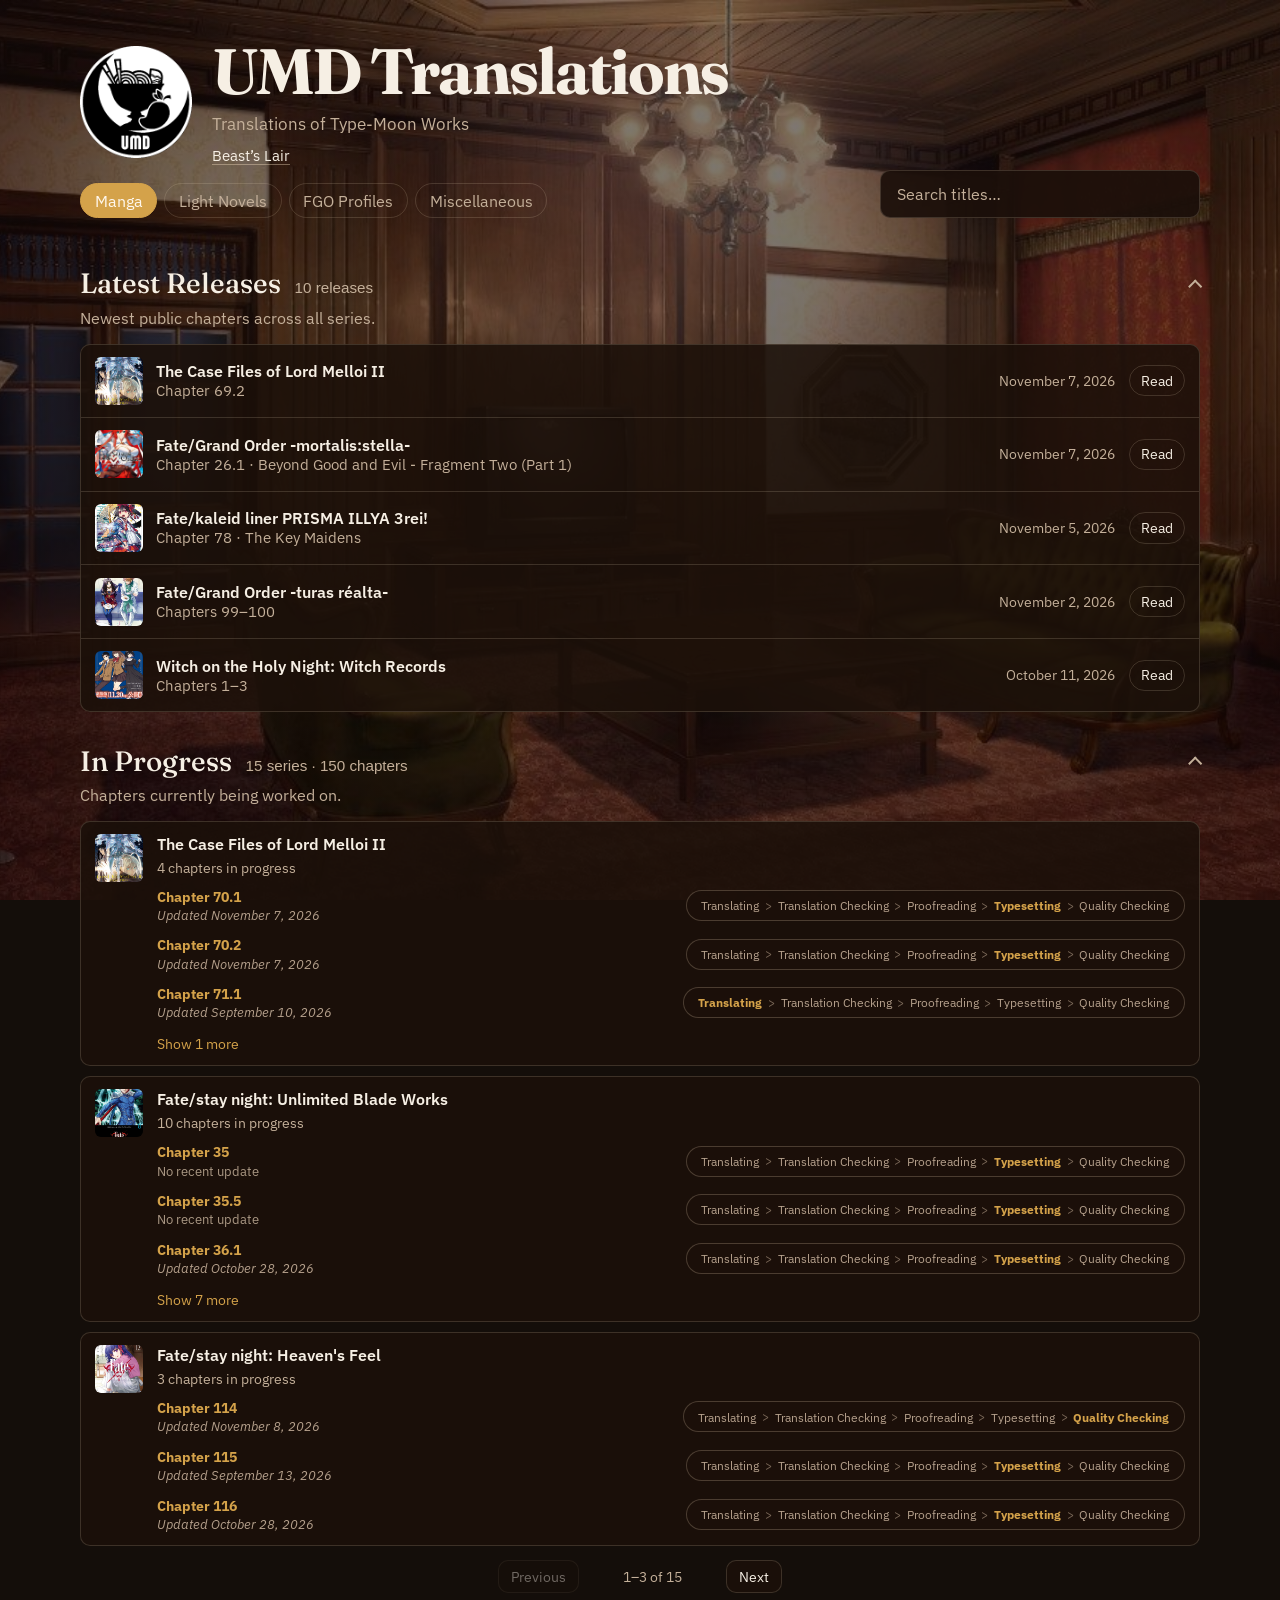
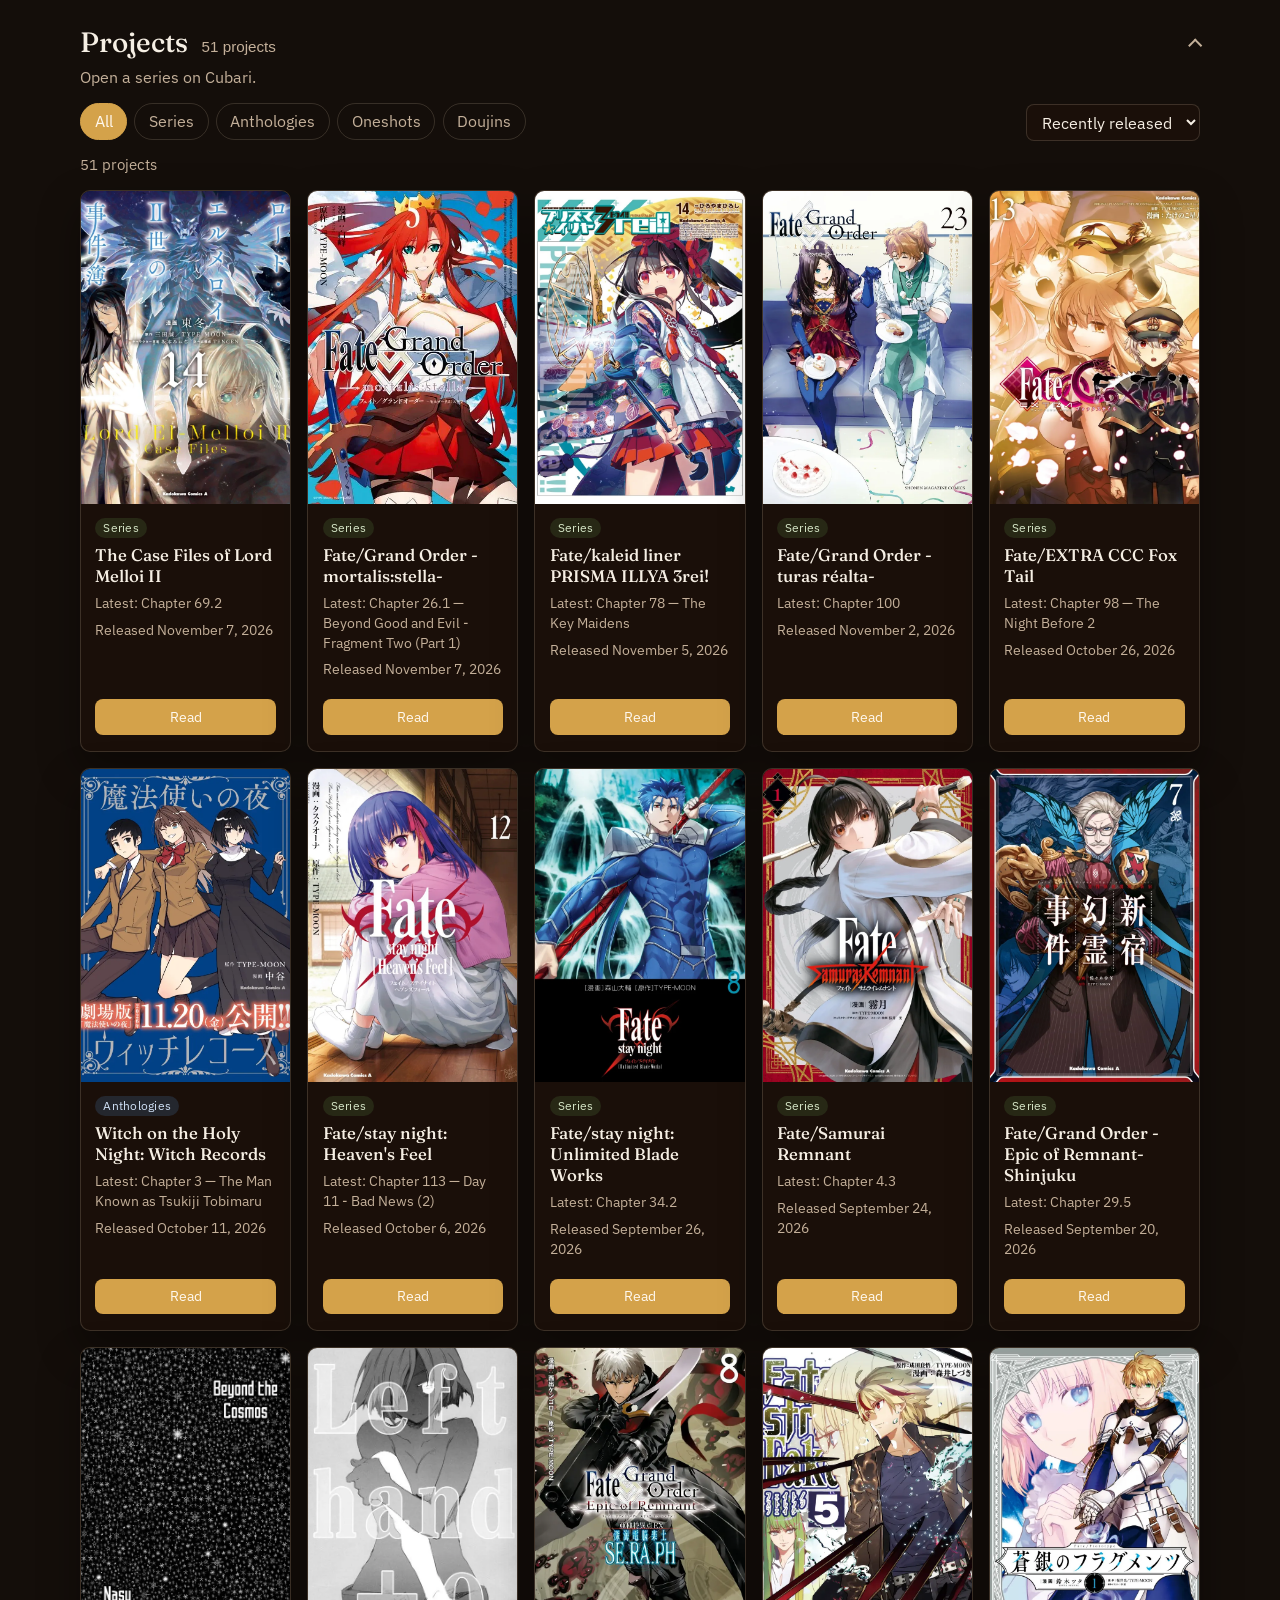
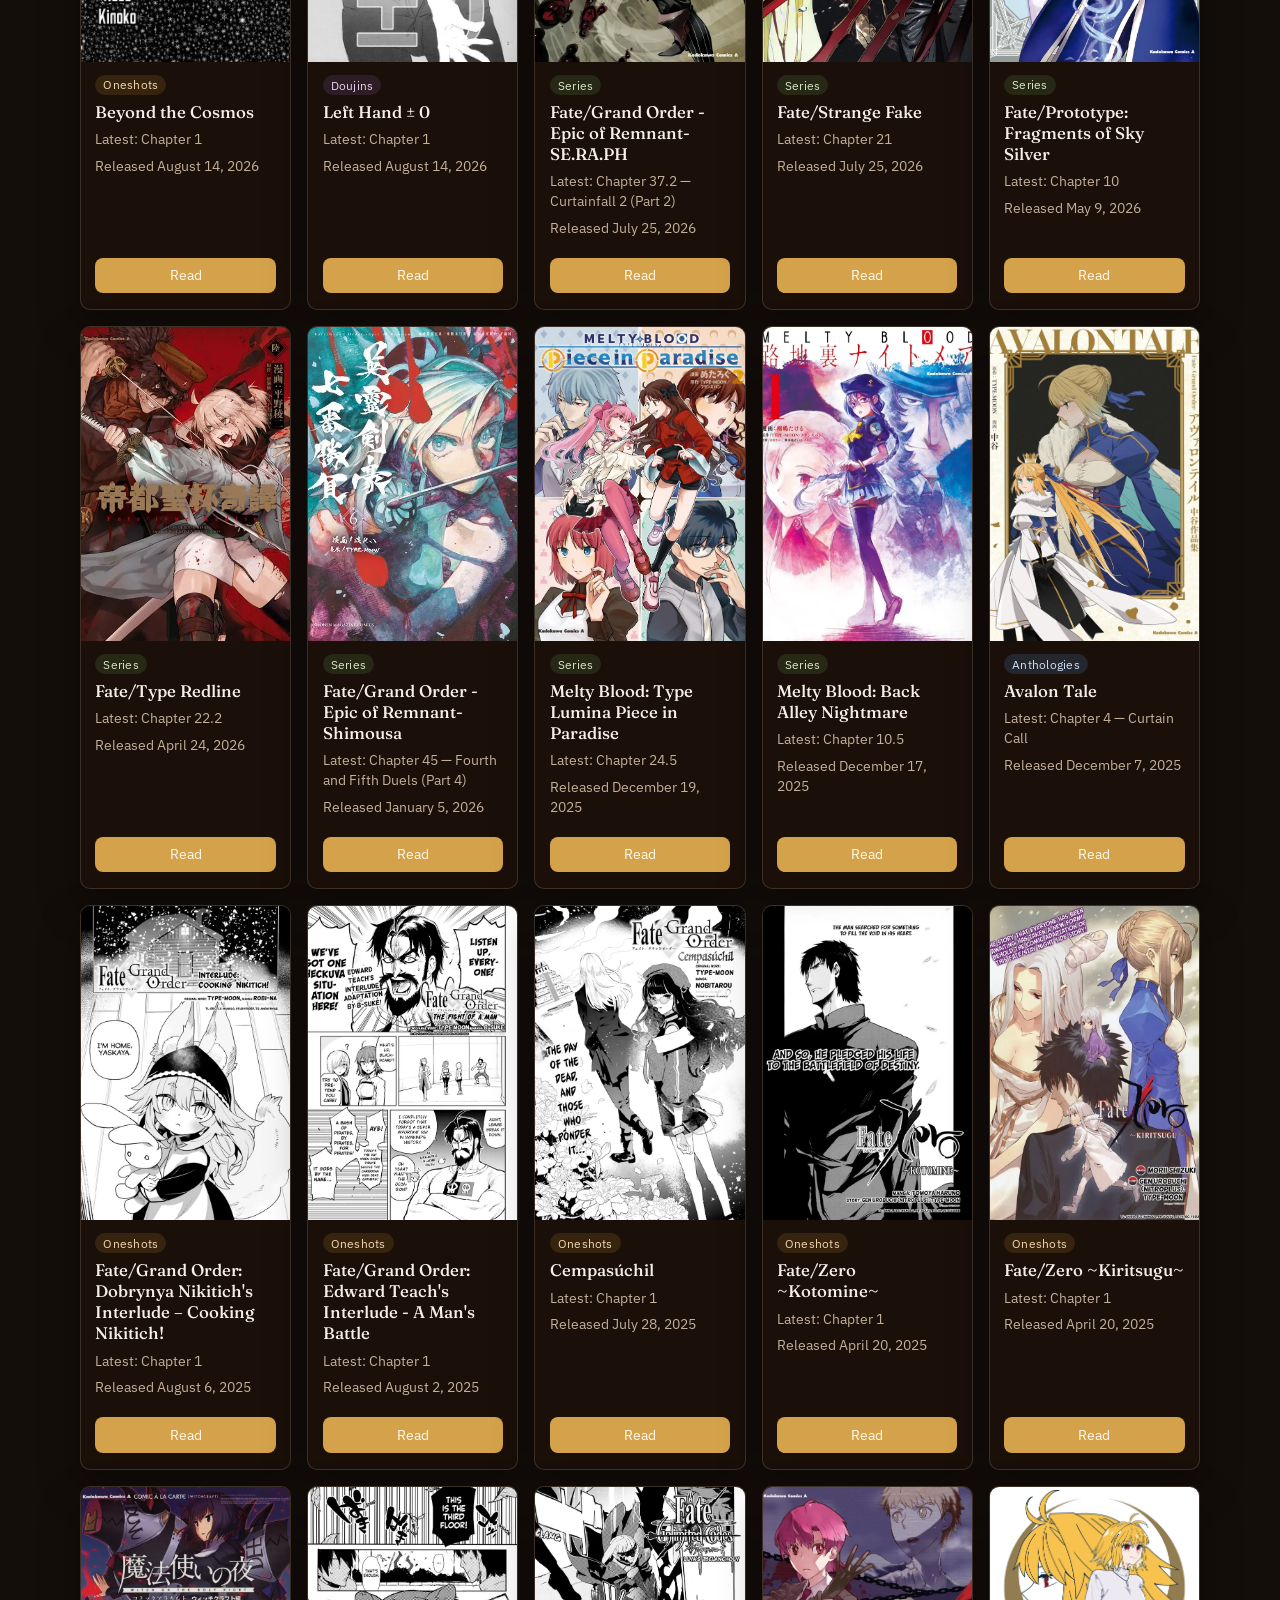
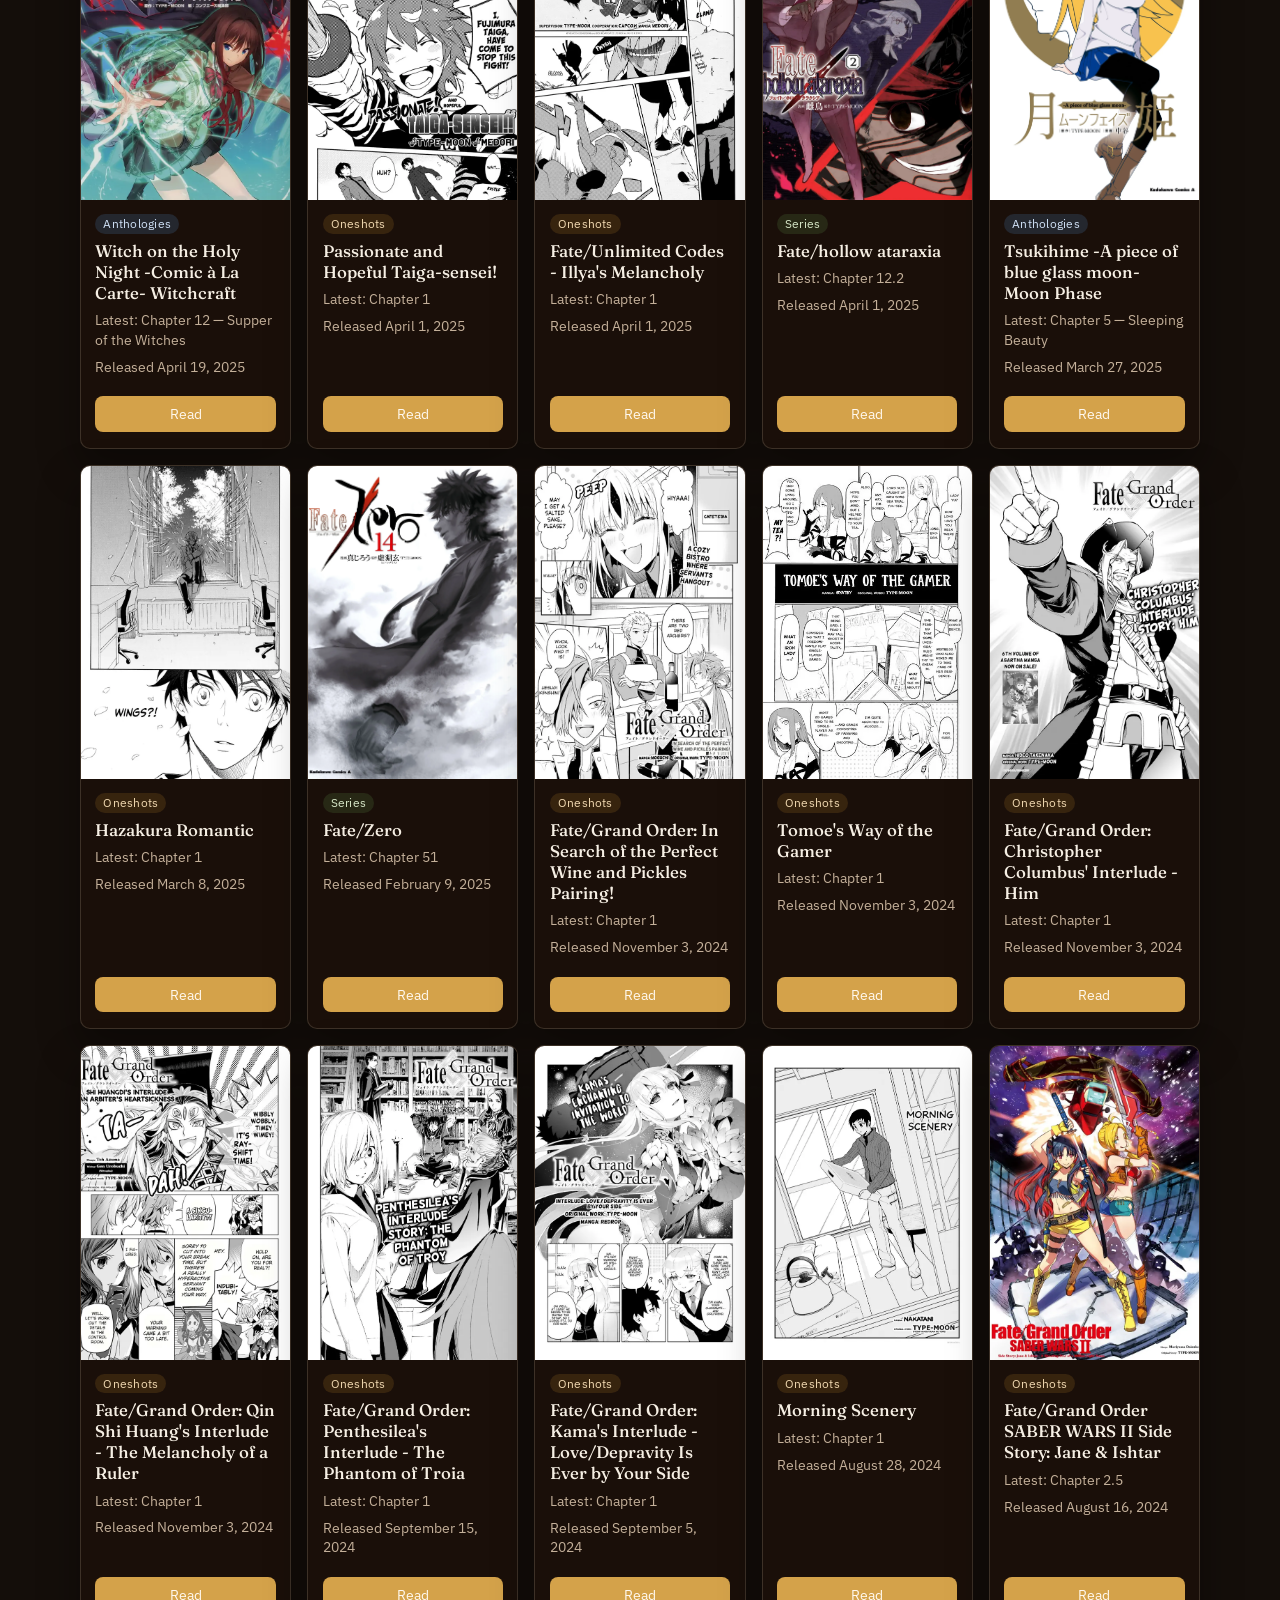
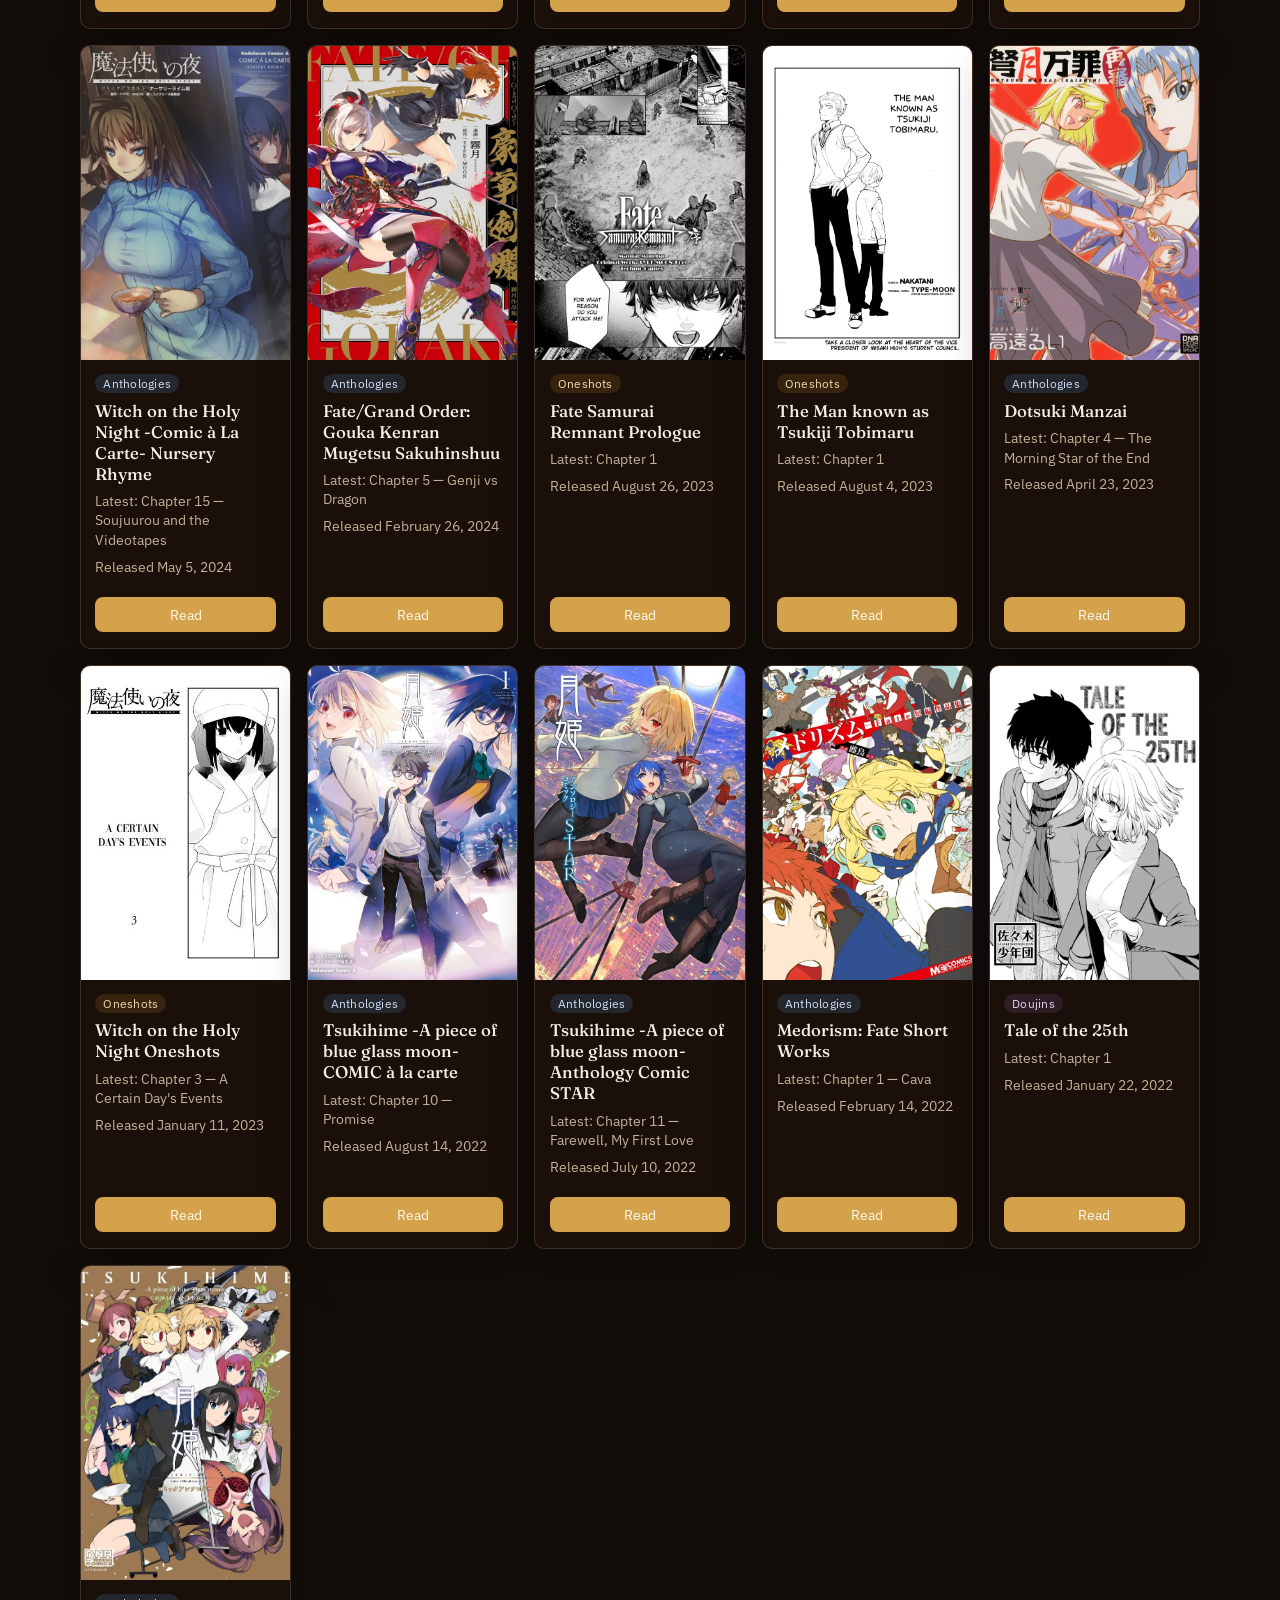
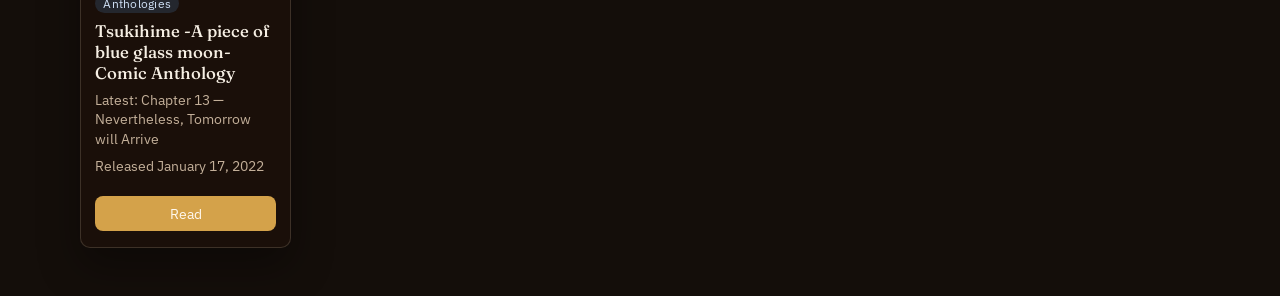
==== index.html @ 509b07c0 "Remove Discord link from GitHub Pages catalogue" ====
<!DOCTYPE html>
<html lang="en">
  <head>
    <meta charset="utf-8" />
    <meta name="viewport" content="width=device-width, initial-scale=1, viewport-fit=cover" />
    <title>UMD Translations</title>
    <meta name="description" content="Browse Type-Moon Translations" />
    <meta name="application-name" content="UMD Translations" />
    <meta property="og:site_name" content="UMD Translations" />
    <meta property="og:title" content="UMD Translations" />
    <meta property="og:description" content="Browse Type-Moon Translations" />
    <meta property="og:type" content="website" />
    <meta property="og:url" content="https://udonmanga.github.io/" />
    <meta
      property="og:image"
      content="https://udonmanga.github.io/assets/umd-logo.png?v=ae1d5355"
    />
    <meta name="twitter:card" content="summary" />
    <meta name="twitter:title" content="UMD Translations" />
    <meta name="twitter:description" content="Browse Type-Moon Translations" />
    <link rel="preconnect" href="https://fonts.googleapis.com" />
    <link rel="preconnect" href="https://fonts.gstatic.com" crossorigin />
    <link
      href="https://fonts.googleapis.com/css2?family=Fraunces:opsz,wght@9..144,500;9..144,700&family=IBM+Plex+Sans:wght@400;500;600&display=swap"
      rel="stylesheet"
    />
    <link rel="stylesheet" href="assets/site.css?v=aae33938" />
    <script>
      (function () {
        var section = (location.hash || "").replace(/^#/, "");
        if (section && section !== "manga") {
          document.documentElement.classList.add("boot-hub");
        }
      })();
    </script>
    <link rel="icon" type="image/png" sizes="32x32" href="assets/favicon-32.png?v=d80f3ed4" />
    <link rel="apple-touch-icon" href="assets/apple-touch-icon.png?v=4f4d9fb7" />
  </head>
  <body>
    <a class="skip-link" href="#projects">Skip to projects</a>

    <header class="site-header">
      <div class="header-main">
          <div class="brand-block">
            <div class="brand-row">
              <img
                class="brand-logo"
                src="assets/umd-logo.png?v=ae1d5355"
                alt="UMD Translations"
                width="112"
                height="112"
                decoding="async"
              />
              <div class="brand-text">
                <h1 class="brand" id="site-name">UMD Translations</h1>
                <p class="subtitle" id="site-subtitle">
                  Translations of Type-Moon Works
                </p>
                <span class="nav-ext" id="header-links">
                <a href="https://forums.nrvnqsr.com/showthread.php/10069-UMD-Translations-Hub?p=3392307&viewfull=1#post3392307" rel="noopener noreferrer" target="_blank">Beast’s Lair</a>
                </span>
              </div>
            </div>
            <nav class="site-nav" id="site-nav" aria-label="Site sections">
              <a href="#manga" data-section="manga" aria-current="page">Manga</a>
              <a href="#light-novels" data-section="light-novels">Light Novels</a>
              <a href="#fgo-profiles" data-section="fgo-profiles">FGO Profiles</a>
              <a href="#miscellaneous" data-section="miscellaneous">Miscellaneous</a>
            </nav>
          </div>
        <label class="search-wrap">
          <span class="visually-hidden" id="search-label">Search titles</span>
          <input
            type="search"
            id="search"
            name="q"
            placeholder="Search titles…"
            autocomplete="off"
            enterkeyhint="search"
          />
        </label>
      </div>
    </header>

    <main>
      <div id="view-manga">
      <section class="latest" id="latest-releases-section" aria-labelledby="latest-heading">
        <div class="section-head progress-head">
          <button
            type="button"
            class="progress-toggle"
            id="latest-toggle"
            aria-expanded="true"
            aria-controls="latest-body"
          >
            <span class="progress-toggle-text">
              <h2 id="latest-heading">Latest Releases</h2>
              <span class="progress-summary" id="latest-summary"></span>
            </span>
            <span class="progress-chevron" aria-hidden="true"></span>
          </button>
          <p>Newest public chapters across all series.</p>
        </div>
        <div id="latest-body">
          <div
            class="latest-scroll"
            id="latest-releases"
            tabindex="0"
            aria-label="Latest releases list"
          ></div>
        </div>
      </section>

      <section class="progress" id="in-progress" aria-labelledby="progress-heading">
        <div class="section-head progress-head">
          <button
            type="button"
            class="progress-toggle"
            id="progress-toggle"
            aria-expanded="true"
            aria-controls="progress-body"
          >
            <span class="progress-toggle-text">
              <h2 id="progress-heading">In Progress</h2>
              <span class="progress-summary" id="progress-summary"></span>
            </span>
            <span class="progress-chevron" aria-hidden="true"></span>
          </button>
          <p>Chapters currently being worked on.</p>
        </div>
        <div id="progress-body">
          <div class="progress-list" id="progress-list"></div>
          <div class="progress-pager" id="progress-pager" hidden>
            <button type="button" id="progress-prev" aria-label="Previous chapters">Previous</button>
            <span class="progress-page-meta" id="progress-page-meta" aria-live="polite"></span>
            <button type="button" id="progress-next" aria-label="Next chapters">Next</button>
          </div>
          <p class="empty" id="progress-empty" hidden>Nothing in the pipeline right now.</p>
        </div>
      </section>

      <section class="projects" id="projects" aria-labelledby="projects-heading">
        <div class="section-head progress-head">
          <button
            type="button"
            class="progress-toggle"
            id="projects-toggle"
            aria-expanded="true"
            aria-controls="projects-body"
          >
            <span class="progress-toggle-text">
              <h2 id="projects-heading">Projects</h2>
              <span class="progress-summary" id="projects-summary"></span>
            </span>
            <span class="progress-chevron" aria-hidden="true"></span>
          </button>
          <p>Open a series on Cubari.</p>
        </div>

        <div id="projects-body">
          <div class="controls">
            <div
              class="filters"
              id="category-filters"
              role="toolbar"
              aria-label="Filter by category"
            ></div>
            <label class="sort-wrap">
              <span class="visually-hidden">Sort projects</span>
              <select id="sort" aria-label="Sort projects">
                <option value="released">Recently released</option>
                <option value="title-asc">Title A–Z</option>
                <option value="title-desc">Title Z–A</option>
              </select>
            </label>
          </div>

          <p class="result-meta" id="result-meta" aria-live="polite"></p>
          <div class="card-grid" id="title-grid"></div>
          <p class="empty" id="empty-state" hidden>No projects match your search.</p>
        </div>
      </section>
      </div>

      <div id="view-hub" hidden>
        <section class="projects" aria-labelledby="hub-heading">
          <div class="section-head">
            <h2 id="hub-heading">Light Novels</h2>
            <p id="hub-blurb">Completed novel translations.</p>
          </div>
          <p class="result-meta" id="hub-meta" aria-live="polite"></p>
          <div class="card-grid" id="hub-grid"></div>
          <p class="empty" id="hub-empty" hidden>Nothing matches your search.</p>
        </section>
      </div>
    </main>

    <script src="assets/catalog.js?v=74505074" defer></script>
    <button type="button" class="back-to-top" id="back-to-top" hidden aria-label="Back to top" title="Back to top">
      <svg viewBox="0 0 24 24" aria-hidden="true" focusable="false">
        <path fill="currentColor" d="M12 4.5 5.8 10.2l1.4 1.5L12 7.3l4.8 4.4 1.4-1.5L12 4.5Zm0 6.2L5.8 16.4l1.4 1.5L12 13.5l4.8 4.4 1.4-1.5L12 10.7Z"/>
      </svg>
      <span class="back-to-top-label">Top</span>
    </button>
    <script src="assets/back-to-top.js?v=1378043f" defer></script>

  </body>
</html>
---- assets/site.css ----
/* Warm dark catalogue palette. */
:root {
  --bg0: #140e0a;
  --bg1: #1c1410;
  --bg2: #2c2018;
  --ink: #f6efe4;
  --muted: #c4b09a;
  --line: rgba(243, 220, 190, 0.16);
  --accent: #d4a24a;
  --accent-soft: rgba(212, 162, 74, 0.2);
  --focus: #f0d7a2;
  --panel: rgba(28, 16, 10, 0.88);
  --radius: 10px;
  --shadow: 0 18px 40px rgba(0, 0, 0, 0.35);
  --font-display: "Fraunces", Georgia, serif;
  --font-body: "IBM Plex Sans", system-ui, sans-serif;
  color-scheme: dark;
}

*,
*::before,
*::after {
  box-sizing: border-box;
}

html {
  scroll-behavior: smooth;
}

body {
  margin: 0;
  min-height: 100vh;
  font-family: var(--font-body);
  color: var(--ink);
  background: #140e0a;
  /* No-op on desktop; keeps notched phones clear of the home indicator. */
  padding-left: env(safe-area-inset-left, 0px);
  padding-right: env(safe-area-inset-right, 0px);
  padding-bottom: env(safe-area-inset-bottom, 0px);
}

body::before {
  content: "";
  position: fixed;
  inset: 0;
  pointer-events: none;
  z-index: 0;
  background:
    linear-gradient(180deg, rgba(28, 14, 8, 0.55), rgba(18, 8, 4, 0.64)),
    url("site-bg.jpg?v=5c68e66b") center / cover no-repeat;
}

body > * {
  position: relative;
  z-index: 1;
}

a {
  color: var(--accent);
}

a:hover {
  color: #f0d7a2;
}

:focus-visible {
  outline: 2px solid var(--focus);
  outline-offset: 3px;
}

.visually-hidden {
  position: absolute;
  width: 1px;
  height: 1px;
  padding: 0;
  margin: -1px;
  overflow: hidden;
  clip: rect(0, 0, 0, 0);
  white-space: nowrap;
  border: 0;
}

.skip-link {
  position: absolute;
  left: 1rem;
  top: -3rem;
  background: var(--bg2);
  color: var(--ink);
  padding: 0.6rem 0.9rem;
  border-radius: 6px;
  z-index: 10;
  text-decoration: none;
}

.skip-link:focus {
  top: 1rem;
}

.site-header,
main,
.site-footer {
  width: min(1120px, calc(100% - 2rem));
  margin-inline: auto;
}

.site-header {
  padding: 2.5rem 0 1.5rem;
  animation: rise 0.7s ease both;
}

.header-main {
  display: grid;
  gap: 1.25rem;
  align-items: end;
}

@media (min-width: 840px) {
  .header-main {
    grid-template-columns: 1fr minmax(220px, 320px);
  }
}

.eyebrow {
  margin: 0 0 0.35rem;
  text-transform: uppercase;
  letter-spacing: 0.16em;
  font-size: 0.75rem;
  color: var(--muted);
}

.brand-block {
  display: grid;
  gap: 1rem;
}

.brand-row {
  display: grid;
  grid-template-columns: auto minmax(0, 1fr);
  align-items: center;
  column-gap: 1.25rem;
  row-gap: 0;
}

.brand-logo {
  width: clamp(4.5rem, 12vw, 7rem);
  height: auto;
  display: block;
  /* Opaque mark as-is — no cream fill, blend, or filter. */
  background: none;
  border-radius: 0;
  box-shadow: none;
  filter: none;
  mix-blend-mode: normal;
  opacity: 1;
}

.brand-text {
  min-width: 0;
}

.brand {
  margin: 0;
  font-family: var(--font-display);
  font-size: clamp(2.2rem, 6vw, 4rem);
  font-weight: 700;
  line-height: 0.98;
  letter-spacing: -0.03em;
}

.subtitle {
  margin: 0.55rem 0 0;
  max-width: 36rem;
  color: var(--muted);
  font-size: 1.05rem;
  line-height: 1.5;
}

.brand-logo-link {
  display: block;
  line-height: 0;
  color: inherit;
  text-decoration: none;
}

html.boot-hub #view-manga {
  display: none !important;
}

html.boot-hub #view-hub[hidden] {
  display: block !important;
}

.site-nav {
  display: flex;
  flex-wrap: wrap;
  align-items: center;
  gap: 0.45rem;
  margin-top: 0.15rem;
}

.site-nav a {
  display: inline-flex;
  align-items: center;
  min-height: 2.2rem;
  padding: 0.3rem 0.85rem;
  border: 1px solid var(--line);
  border-radius: 999px;
  color: var(--muted);
  text-decoration: none;
  background: transparent;
  font: inherit;
  cursor: pointer;
  transition: border-color 0.2s ease, color 0.2s ease, background 0.2s ease;
}

.site-nav a:hover {
  border-color: var(--accent);
  color: var(--ink);
}

.site-nav a[aria-current="page"] {
  background: var(--accent);
  border-color: var(--accent);
  color: #fff8ee;
}

.brand-text .nav-ext,
.nav-ext {
  display: flex;
  flex-wrap: wrap;
  align-items: center;
  gap: 0.5rem;
  margin: 0.55rem 0 0;
}

.nav-ext a {
  color: var(--ink);
  text-decoration: none;
  border-bottom: 1px solid rgba(243, 220, 190, 0.4);
  font-size: 0.95rem;
  line-height: 1.2;
  transition: color 0.2s ease, border-color 0.2s ease;
}

.nav-ext a:hover {
  color: var(--focus);
  border-bottom-color: var(--accent);
}

.nav-ext-sep {
  color: var(--muted);
  user-select: none;
}

.search-wrap input {
  width: 100%;
  min-height: 3rem;
  padding: 0.7rem 1rem;
  border: 1px solid var(--line);
  border-radius: var(--radius);
  background: rgba(28, 16, 10, 0.92);
  color: var(--ink);
  font: inherit;
}

.search-wrap input::placeholder {
  color: var(--muted);
}

.section-head {
  margin-bottom: 1rem;
}

.section-head h2 {
  margin: 0;
  font-family: var(--font-display);
  font-size: 1.75rem;
  font-weight: 500;
}

.section-head p {
  margin: 0.35rem 0 0;
  color: var(--muted);
}

.progress-head p {
  margin-top: 0.45rem;
}

.progress-toggle {
  appearance: none;
  display: flex;
  align-items: center;
  justify-content: space-between;
  gap: 1rem;
  width: 100%;
  margin: 0;
  padding: 0;
  border: 0;
  background: transparent;
  color: inherit;
  text-align: left;
  cursor: pointer;
}

.progress-toggle-text {
  display: flex;
  flex-wrap: wrap;
  align-items: baseline;
  gap: 0.55rem 0.85rem;
  min-width: 0;
}

.progress-toggle h2 {
  margin: 0;
}

.progress-summary {
  color: var(--muted);
  font-size: 0.95rem;
}

.progress-chevron {
  flex: 0 0 auto;
  width: 0.65rem;
  height: 0.65rem;
  border-right: 2px solid var(--muted);
  border-bottom: 2px solid var(--muted);
  transform: rotate(45deg);
  transition: transform 0.18s ease;
}

.progress-toggle[aria-expanded="true"] .progress-chevron {
  transform: rotate(225deg);
  margin-top: 0.35rem;
}

.latest.is-collapsed .progress-head > p,
.latest.is-collapsed #latest-body,
.progress.is-collapsed .progress-head > p,
.progress.is-collapsed #progress-body,
.projects.is-collapsed .progress-head > p,
.projects.is-collapsed #projects-body {
  display: none;
}

.latest,
.progress,
.projects {
  padding: 1.5rem 0 0.5rem;
}

.projects {
  padding-bottom: 3rem;
}

.progress-list {
  display: grid;
  gap: 0.65rem;
}

.progress-pager {
  display: flex;
  align-items: center;
  justify-content: center;
  gap: 0.85rem;
  margin-top: 0.85rem;
}

.progress-pager button {
  appearance: none;
  border: 1px solid var(--line);
  background: var(--panel);
  color: var(--ink);
  border-radius: var(--radius);
  padding: 0.4rem 0.75rem;
  font: inherit;
  font-size: 0.9rem;
  cursor: pointer;
}

.progress-pager button:hover:not(:disabled) {
  border-color: var(--accent);
}

.progress-pager button:disabled {
  opacity: 0.4;
  cursor: default;
}

.progress-page-meta {
  color: var(--muted);
  font-size: 0.9rem;
  min-width: 7.5rem;
  text-align: center;
}

.progress-card {
  display: grid;
  grid-template-columns: 3rem 1fr;
  gap: 0.85rem;
  align-items: start;
  padding: 0.75rem 0.9rem;
  border: 1px solid var(--line);
  border-radius: var(--radius);
  background: var(--panel);
  text-decoration: none;
  color: inherit;
  transition: border-color 0.2s ease, background 0.2s ease;
}

a.progress-card:hover {
  border-color: rgba(212, 162, 74, 0.5);
  background: rgba(212, 162, 74, 0.14);
}

.progress-card > div {
  min-width: 0;
}

.progress-card img {
  width: 3rem;
  height: 3rem;
  object-fit: cover;
  border-radius: 6px;
  background: var(--bg1);
}

.progress-card .series {
  font-weight: 600;
  line-height: 1.25;
}

.progress-card .detail {
  margin-top: 0.25rem;
  color: var(--muted);
  font-size: 0.9rem;
  line-height: 1.4;
}

.progress-series .series a {
  color: inherit;
  text-decoration: none;
}

.progress-series .series a:hover {
  color: var(--focus);
}

.progress-chapters {
  display: flex;
  flex-direction: column;
  gap: 0.7rem;
  margin-top: 0.55rem;
}

.progress-chapter {
  display: flex;
  flex-wrap: wrap;
  align-items: center;
  justify-content: space-between;
  gap: 0.35rem 1.25rem;
  min-width: 0;
  color: var(--muted);
  font-size: 0.9rem;
  line-height: 1.35;
}

.progress-chapter-meta {
  display: flex;
  flex-direction: column;
  gap: 0.05rem;
  min-width: 0;
}

.progress-chapter .ch {
  color: var(--accent);
  font-weight: 700;
}

.progress-chapter .since {
  color: #b5a08c;
  font-size: 0.8rem;
  font-style: italic;
}

.progress-chapter .since-empty {
  color: var(--muted);
  font-style: normal;
  opacity: 0.85;
}

.stage-pill {
  display: flex;
  flex-wrap: nowrap;
  justify-content: center;
  align-items: center;
  gap: 0.35rem;
  width: max-content;
  max-width: 100%;
  margin-left: auto;
  min-width: 0;
  padding: 0.38rem 0.9rem;
  border: 1px solid rgba(243, 220, 190, 0.22);
  border-radius: 999px;
  background: var(--panel);
  font-size: 0.78rem;
  line-height: 1.35;
  overflow-x: auto;
  scrollbar-width: none;
}

.stage-pill::-webkit-scrollbar {
  display: none;
}

.stage-step {
  color: #b5a08c;
  white-space: nowrap;
}

.stage-short {
  display: none;
}

@media (max-width: 640px) {
  .stage-long {
    display: none;
  }

  .stage-short {
    display: inline;
  }
}

.stage-step.current {
  color: var(--accent);
  font-weight: 700;
}

.stage-sep {
  color: #7a6858;
  font-size: 0.72rem;
}

.progress-more {
  align-self: flex-start;
  margin-top: 0.15rem;
  padding: 0;
  border: 0;
  background: none;
  color: var(--accent);
  font: inherit;
  font-size: 0.85rem;
  cursor: pointer;
}

.progress-more:hover {
  text-decoration: underline;
}

.latest-scroll {
  max-height: calc(5 * 4.6rem);
  overflow-y: auto;
  border: 1px solid var(--line);
  border-radius: var(--radius);
  background: var(--panel);
  scrollbar-color: var(--accent) transparent;
}

.latest-row {
  display: grid;
  grid-template-columns: 3rem 1fr auto;
  gap: 0.85rem;
  align-items: center;
  min-height: 4.6rem;
  padding: 0.55rem 0.85rem;
  border-bottom: 1px solid var(--line);
  text-decoration: none;
  color: inherit;
  transition: background 0.2s ease;
}

.latest-row:last-child {
  border-bottom: 0;
}

.latest-row:hover,
.latest-row:focus-visible {
  background: var(--accent-soft);
}

.latest-row img {
  width: 3rem;
  height: 3rem;
  object-fit: cover;
  border-radius: 6px;
  background: var(--bg2);
}

.latest-row .meta {
  min-width: 0;
}

.latest-row .series {
  font-weight: 600;
  white-space: nowrap;
  overflow: hidden;
  text-overflow: ellipsis;
}

.latest-row .chapter {
  color: var(--muted);
  font-size: 0.92rem;
  white-space: nowrap;
  overflow: hidden;
  text-overflow: ellipsis;
}

.latest-row .date {
  color: var(--muted);
  font-size: 0.85rem;
  text-align: right;
  white-space: nowrap;
}

.latest-row .cta {
  display: none;
}

@media (min-width: 720px) {
  .latest-row {
    grid-template-columns: 3rem 1fr auto auto;
  }

  .latest-row .cta {
    display: inline-flex;
    align-items: center;
    padding: 0.35rem 0.7rem;
    border-radius: 999px;
    border: 1px solid var(--line);
    font-size: 0.85rem;
    color: var(--ink);
  }
}

.controls {
  display: flex;
  flex-wrap: wrap;
  gap: 0.75rem 1rem;
  align-items: center;
  justify-content: space-between;
  margin-bottom: 0.75rem;
}

.filters {
  display: flex;
  gap: 0.45rem;
  overflow-x: auto;
  padding-bottom: 0.15rem;
  max-width: 100%;
  scrollbar-width: thin;
}

.filter-btn {
  flex: 0 0 auto;
  min-height: 2.35rem;
  padding: 0.35rem 0.85rem;
  border: 1px solid var(--line);
  border-radius: 999px;
  background: transparent;
  color: var(--muted);
  font: inherit;
  cursor: pointer;
  transition: background 0.2s ease, color 0.2s ease, border-color 0.2s ease;
}

.filter-btn[aria-pressed="true"] {
  background: var(--accent);
  border-color: var(--accent);
  color: #fff8ee;
}

.filter-btn:hover {
  border-color: var(--accent);
  color: var(--ink);
}

.sort-wrap select {
  min-height: 2.35rem;
  padding: 0.35rem 0.7rem;
  border: 1px solid var(--line);
  border-radius: 8px;
  background: rgba(28, 16, 10, 0.92);
  color: var(--ink);
  font: inherit;
}

.result-meta {
  margin: 0 0 1rem;
  color: var(--muted);
  font-size: 0.92rem;
}

.card-grid {
  display: grid;
  gap: 1rem;
  grid-template-columns: repeat(auto-fill, minmax(150px, 1fr));
  align-items: stretch;
}

@media (min-width: 1100px) {
  .card-grid {
    grid-template-columns: repeat(5, 1fr);
  }
}

.project-card,
.project-card.hub-card {
  display: flex;
  flex-direction: column;
  height: 100%;
  border: 1px solid var(--line);
  border-radius: var(--radius);
  background: var(--panel);
  overflow: hidden;
  box-shadow: var(--shadow);
  transition: transform 0.25s ease, border-color 0.25s ease;
}

.project-card:hover {
  transform: translateY(-3px);
  border-color: rgba(212, 162, 74, 0.5);
}

.cover-link {
  display: block;
  aspect-ratio: 2 / 3;
  background: var(--bg2);
}

.cover-link img {
  width: 100%;
  height: 100%;
  object-fit: cover;
  display: block;
}

.card-body {
  display: flex;
  flex-direction: column;
  gap: 0.45rem;
  padding: 0.85rem 0.9rem 1rem;
  flex: 1 1 auto;
  min-height: 0;
}

.card-body > :not(.card-actions) {
  flex: 0 0 auto;
}

.card-body h3 {
  margin: 0;
  font-family: var(--font-display);
  font-size: 1.05rem;
  font-weight: 500;
  line-height: 1.25;
}

.card-body h3 a {
  color: inherit;
  text-decoration: none;
}

.card-body h3 a:hover {
  color: var(--accent);
}

.category {
  display: inline-flex;
  align-self: start;
  padding: 0.15rem 0.5rem;
  border-radius: 999px;
  font-size: 0.75rem;
  letter-spacing: 0.02em;
  background: rgba(255, 255, 255, 0.06);
  color: var(--muted);
}

.category.series {
  color: #d7e7c8;
  background: rgba(90, 140, 70, 0.2);
}

.category.anthology {
  color: #cfe0f5;
  background: rgba(70, 110, 160, 0.25);
}

.category.oneshot {
  color: #f0d8b0;
  background: rgba(160, 110, 40, 0.22);
}

.category.doujin {
  color: #e5d0f0;
  background: rgba(120, 80, 140, 0.22);
}

.latest-line,
.released-line {
  margin: 0;
  color: var(--muted);
  font-size: 0.88rem;
  line-height: 1.4;
}

.card-actions {
  display: flex;
  flex-direction: row;
  flex-wrap: nowrap;
  align-items: stretch;
  gap: 0.4rem;
  margin-top: auto;
  padding-top: 0.75rem;
}

.card-actions a {
  display: inline-flex;
  flex: 1 1 0;
  justify-content: center;
  align-items: center;
  min-height: 2.2rem;
  min-width: 0;
  padding: 0.35rem 0.55rem;
  border-radius: 8px;
  text-decoration: none;
  font-size: 0.86rem;
  text-align: center;
}

.card-actions .primary {
  background: var(--accent);
  color: #fff8ee;
}

.card-actions .primary:hover {
  color: #fff;
  filter: brightness(1.05);
}

.card-actions .secondary {
  border: 1px solid var(--line);
  color: var(--ink);
  background: transparent;
}

.card-actions .secondary:hover {
  border-color: var(--accent);
  color: var(--ink);
}

.empty {
  margin: 1.5rem 0 0;
  color: var(--muted);
}

.site-footer {
  padding: 1.5rem 0 2.5rem;
  border-top: 1px solid var(--line);
  color: var(--muted);
  font-size: 0.9rem;
}

.site-footer p {
  margin: 0.25rem 0;
}

.back-to-top {
  position: fixed;
  right: max(1.25rem, calc(env(safe-area-inset-right, 0px) + 0.75rem));
  bottom: max(1.25rem, calc(env(safe-area-inset-bottom, 0px) + 0.75rem));
  z-index: 100;
  display: none;
  flex-direction: column;
  align-items: center;
  justify-content: center;
  gap: 0.05rem;
  width: auto;
  min-width: 3.1rem;
  height: auto;
  min-height: 3.1rem;
  padding: 0.45rem 0.7rem 0.4rem;
  border: 1px solid rgba(243, 220, 190, 0.4);
  border-radius: 999px;
  background: var(--accent);
  color: #fff8ee;
  box-shadow: 0 12px 30px rgba(0, 0, 0, 0.5);
  cursor: pointer;
  opacity: 0;
  transform: translateY(0.35rem);
  transition: opacity 0.2s ease, transform 0.2s ease, filter 0.2s ease;
}

.back-to-top.is-visible {
  display: inline-flex;
  opacity: 1;
  transform: translateY(0);
}

.back-to-top:hover {
  filter: brightness(1.08);
  color: #fff;
}

.back-to-top:focus-visible {
  outline: 2px solid var(--focus);
  outline-offset: 3px;
}

.back-to-top svg {
  width: 1.15rem;
  height: 1.15rem;
  display: block;
}

.back-to-top-label {
  font-size: 0.68rem;
  font-weight: 600;
  letter-spacing: 0.04em;
  line-height: 1;
  text-transform: uppercase;
}

@keyframes rise {
  from {
    opacity: 0;
    transform: translateY(10px);
  }
  to {
    opacity: 1;
    transform: translateY(0);
  }
}

/* Mobile polish only — desktop rules above stay unchanged.
   Cap at 719px so it never overlaps the existing min-width: 720px desktop rules. */
@media (max-width: 719px) {
  .site-nav a {
    min-height: 2.75rem;
    padding: 0.45rem 1rem;
  }

  .nav-ext a {
    display: inline-flex;
    align-items: center;
    min-height: 2.75rem;
    padding: 0.35rem 0.2rem;
  }

  .progress-toggle {
    min-height: 2.75rem;
    padding: 0.25rem 0;
  }

  .filters {
    flex-wrap: wrap;
    overflow-x: visible;
    row-gap: 0.45rem;
  }

  .filter-btn {
    min-height: 2.75rem;
    padding: 0.45rem 0.95rem;
  }

  .sort-wrap select {
    min-height: 2.75rem;
  }

  .progress-pager button {
    min-height: 2.75rem;
    padding: 0.5rem 0.9rem;
  }

  .card-actions a {
    min-height: 2.75rem;
  }

  /* Free horizontal space for titles: date under meta instead of a side column. */
  .latest-row {
    grid-template-columns: 3rem minmax(0, 1fr);
    align-items: start;
    padding-top: 0.65rem;
    padding-bottom: 0.65rem;
  }

  .latest-row img {
    align-self: center;
  }

  .latest-row .date {
    grid-column: 2;
    text-align: left;
    font-size: 0.8rem;
    line-height: 1.3;
  }

  .stage-pill {
    -webkit-overflow-scrolling: touch;
  }
}

@media (prefers-reduced-motion: reduce) {
  *,
  *::before,
  *::after {
    animation: none !important;
    transition: none !important;
    scroll-behavior: auto !important;
  }
}
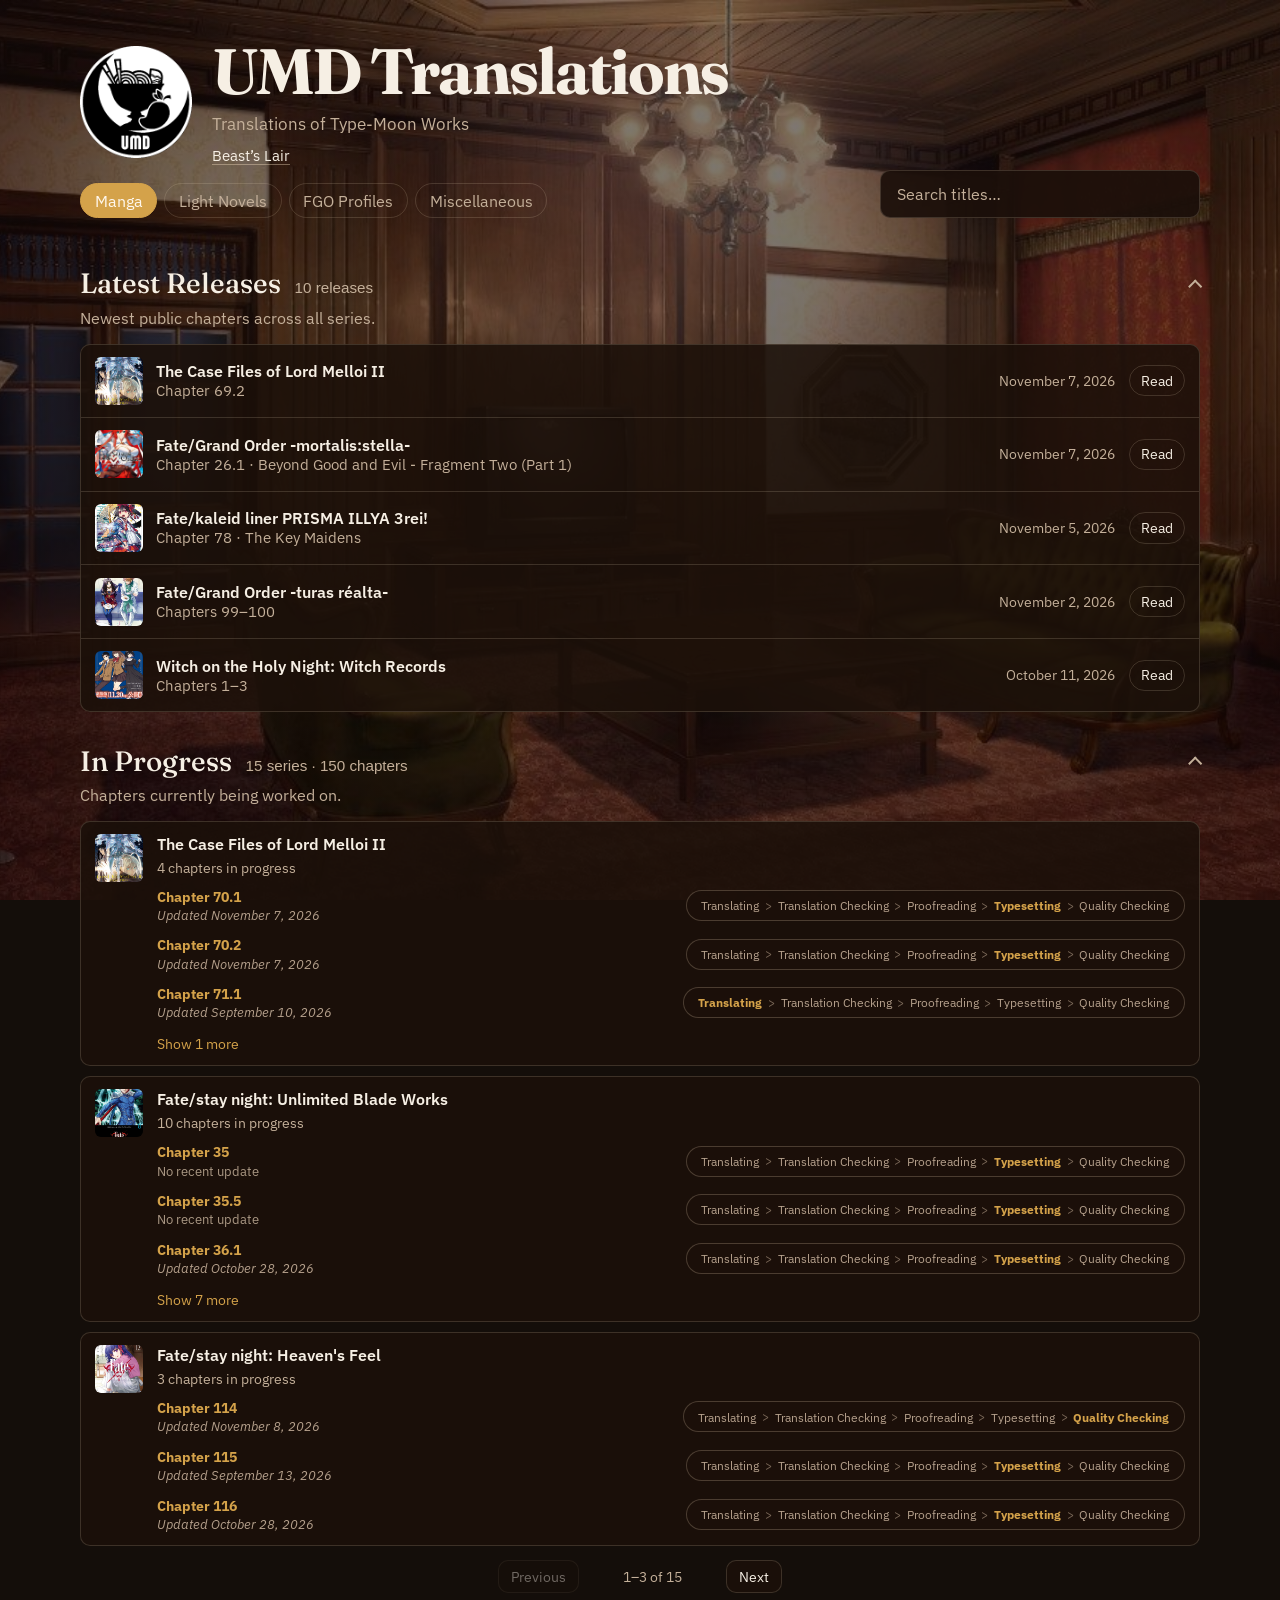
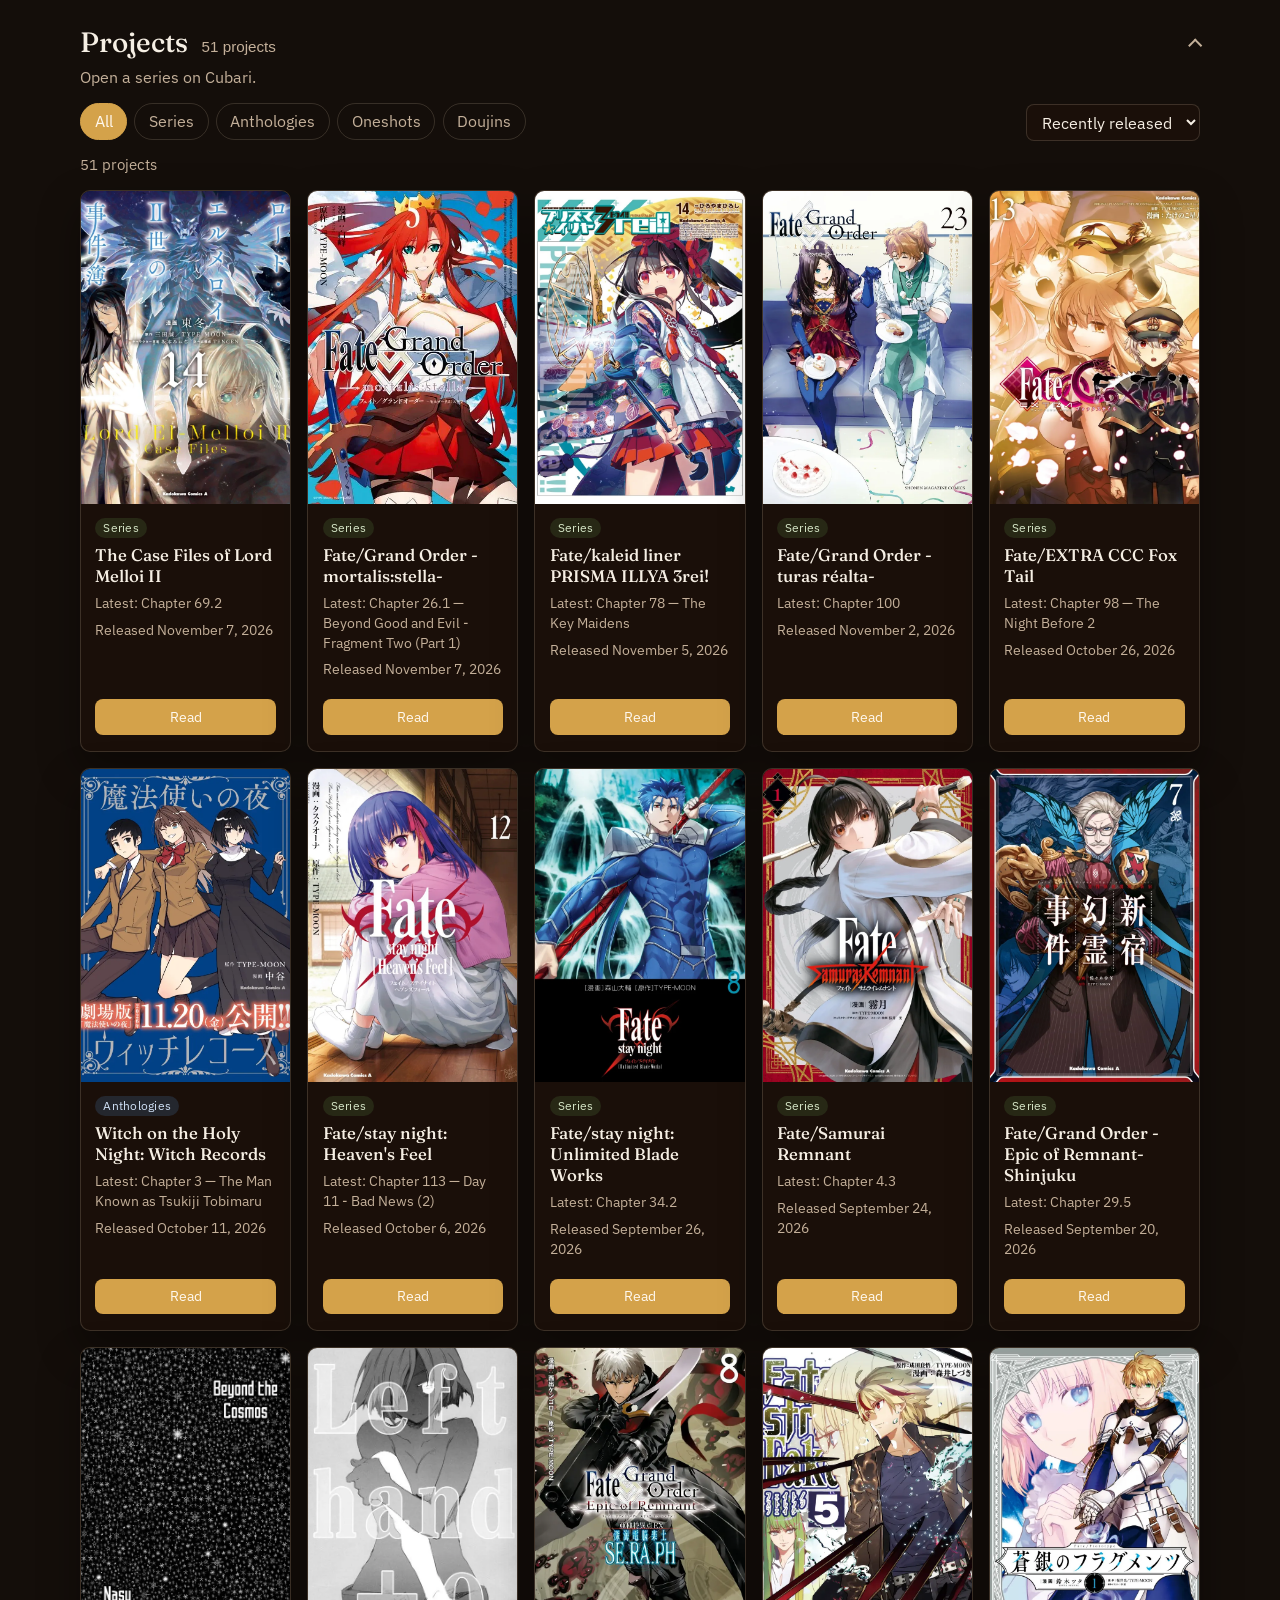
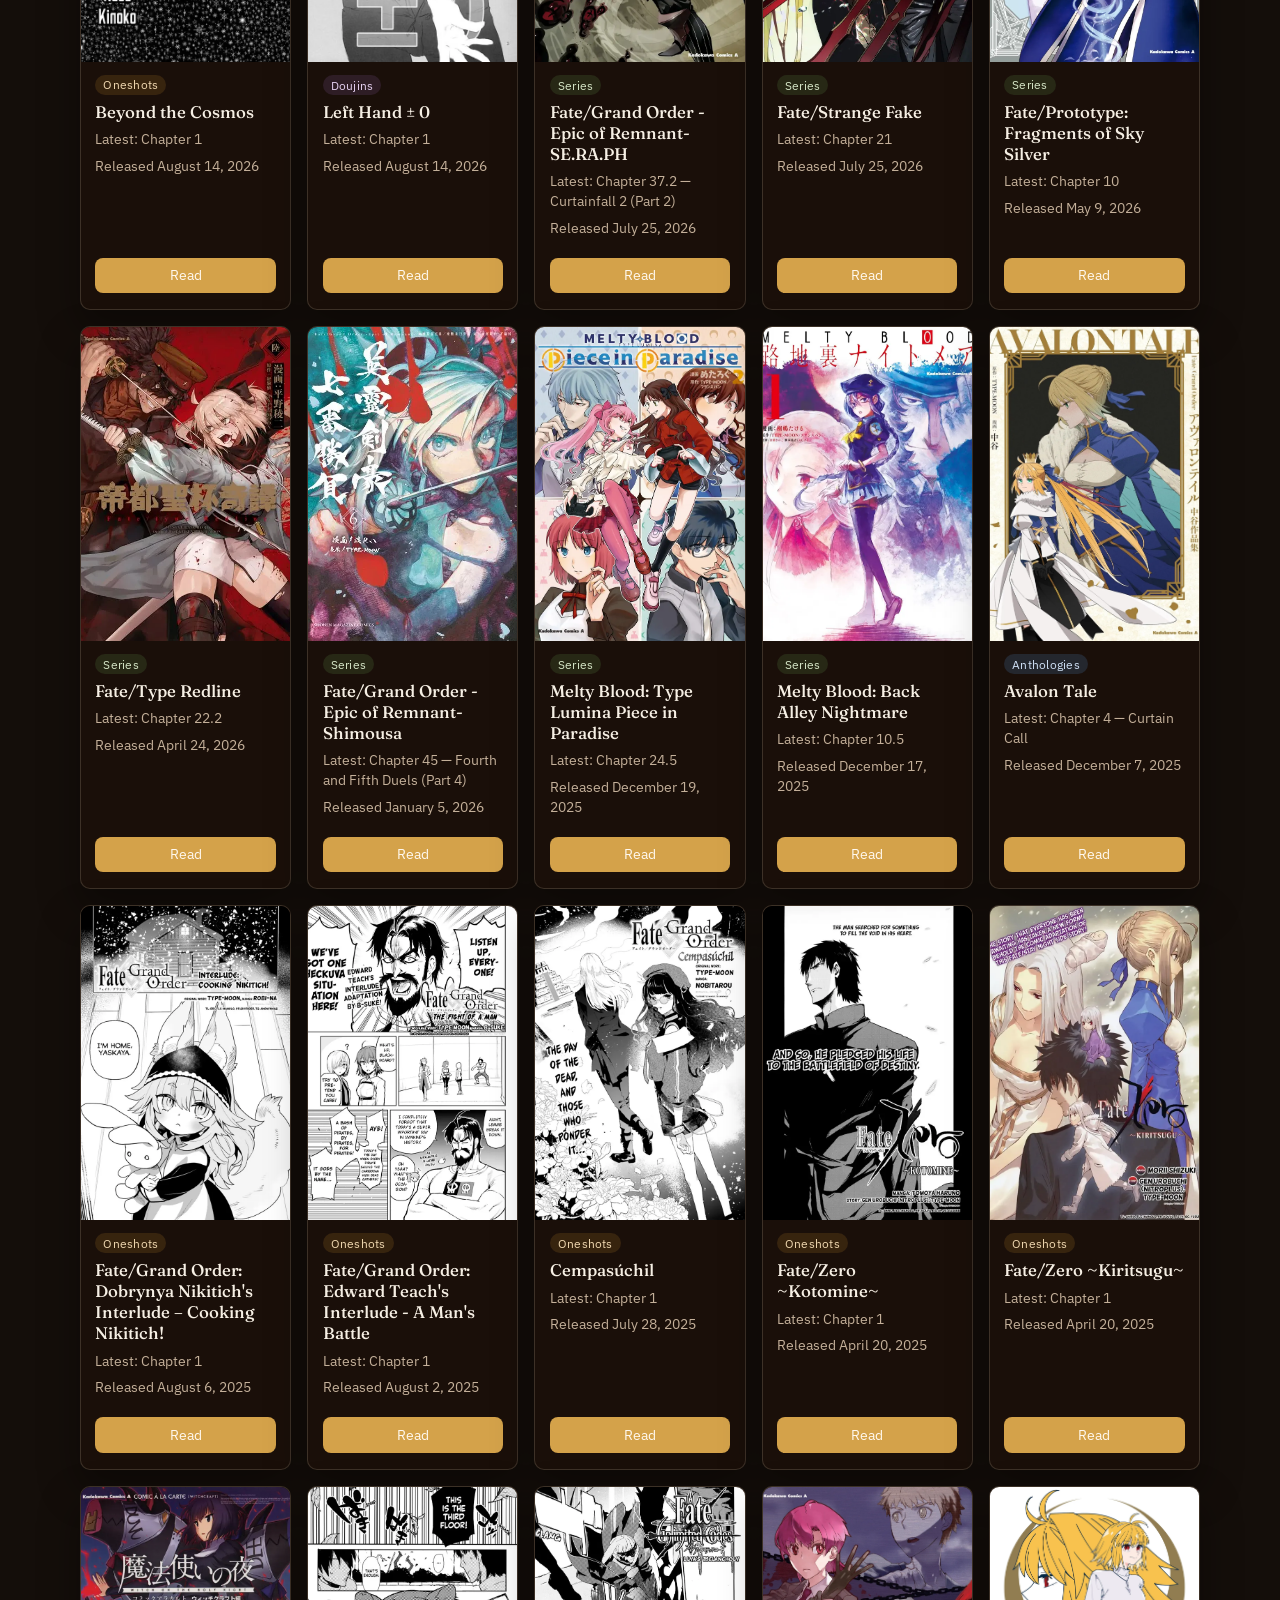
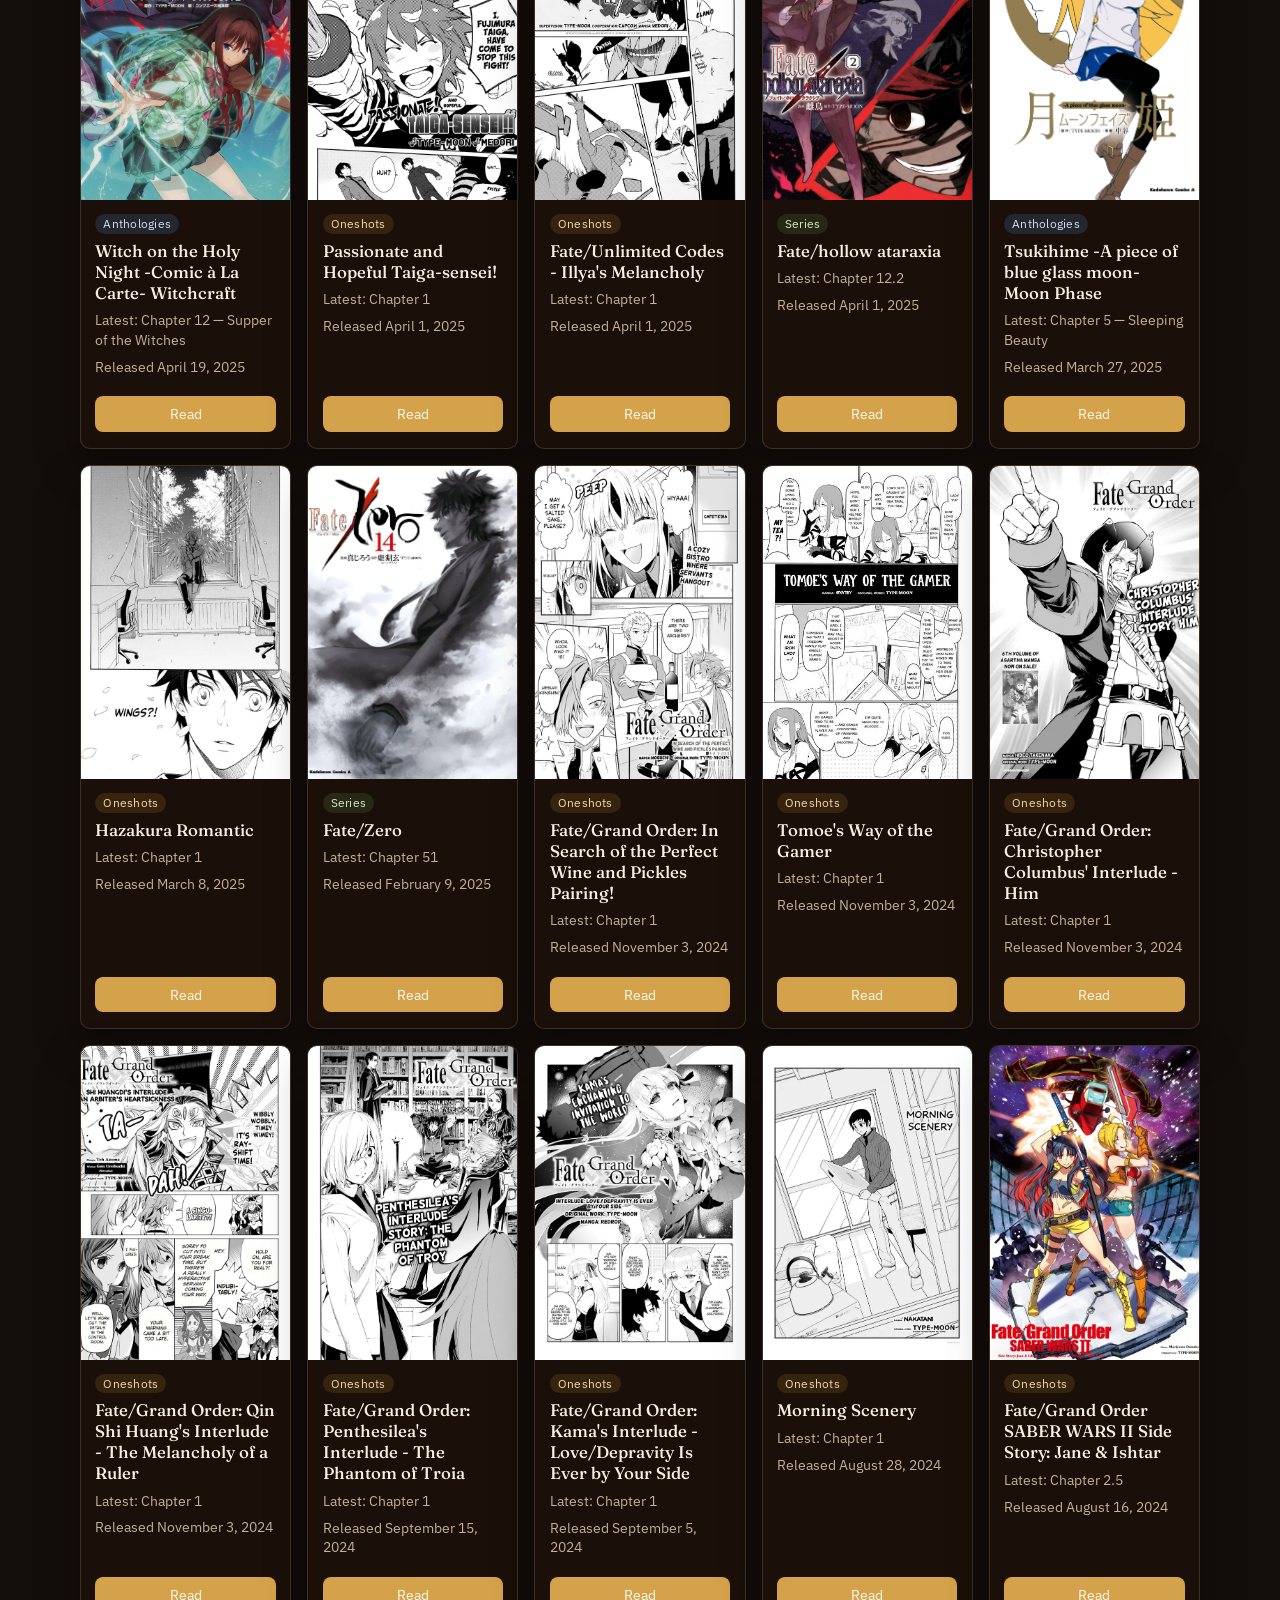
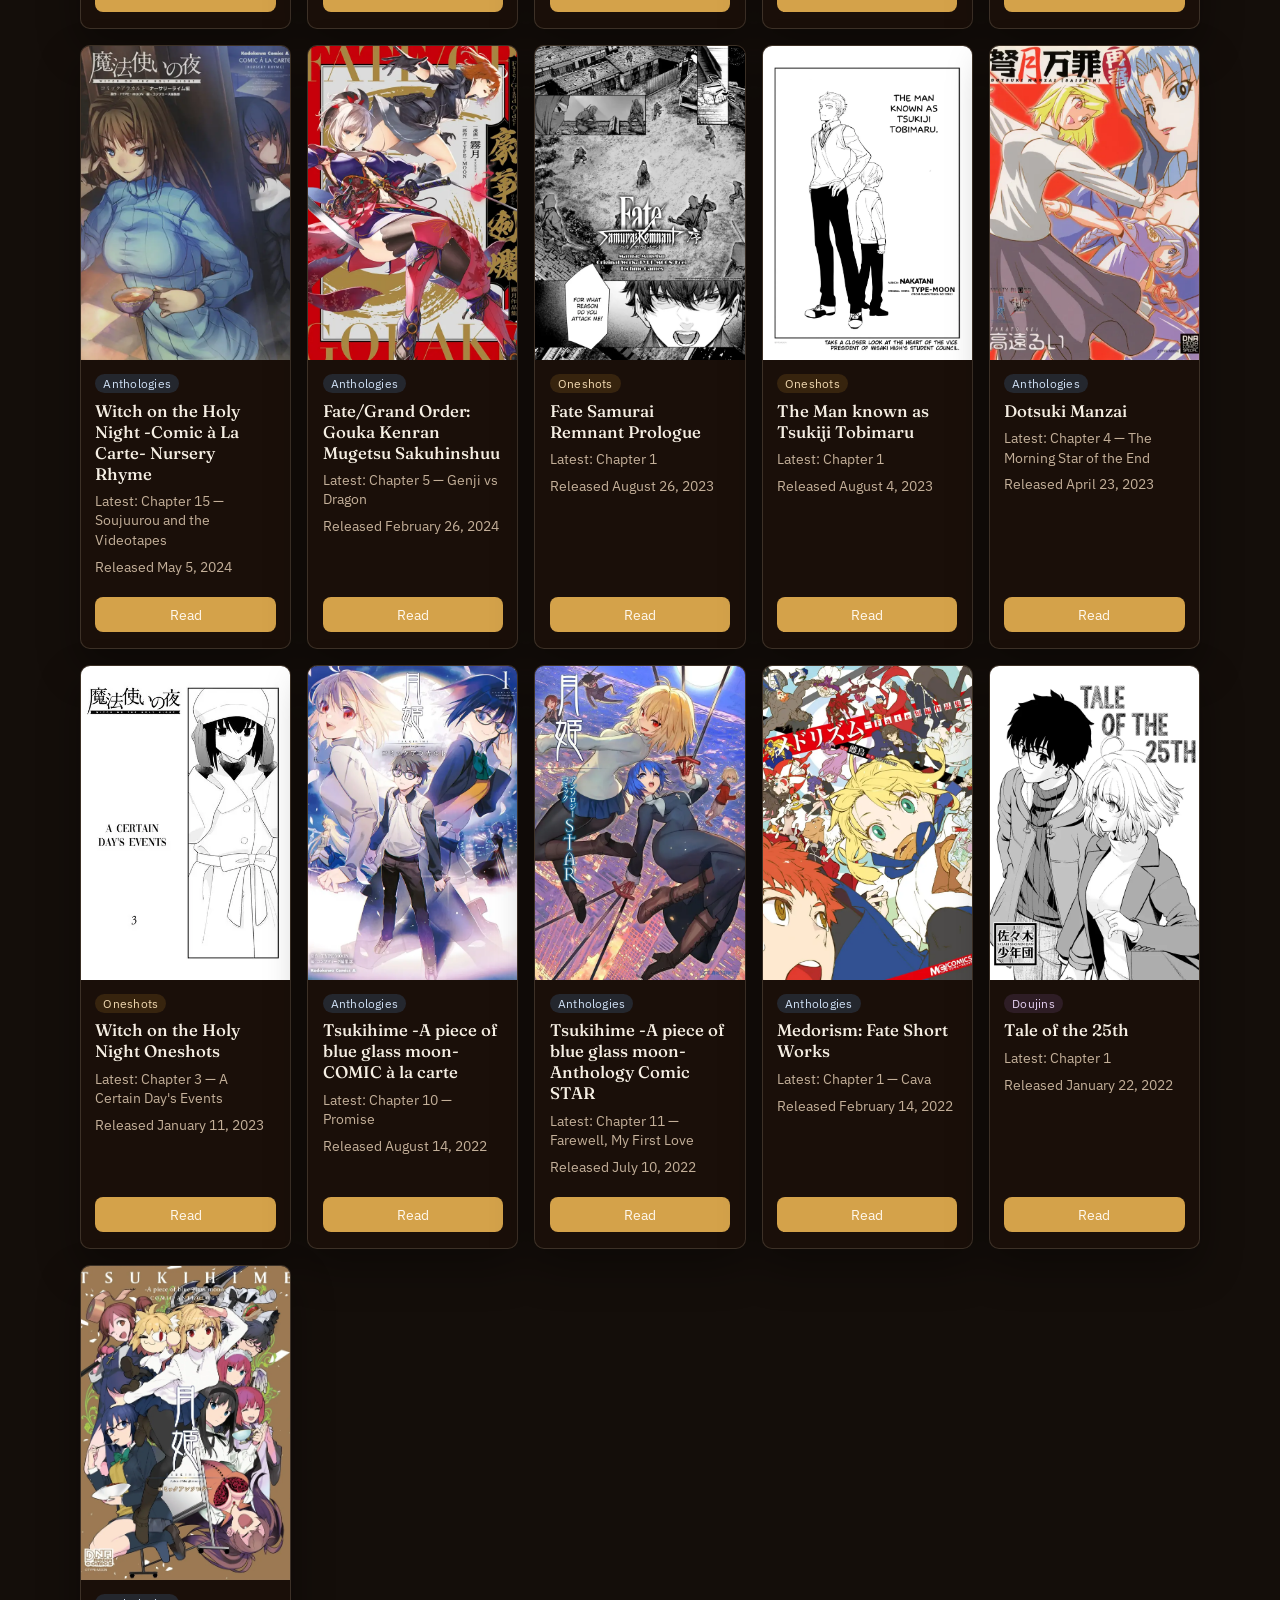
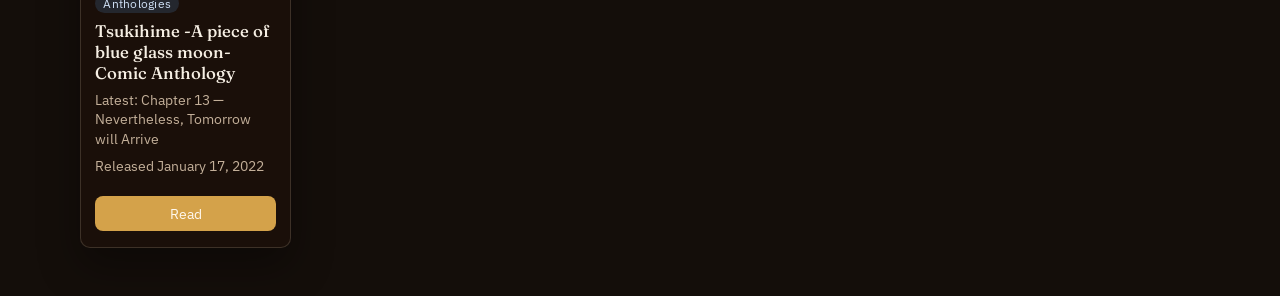
==== commit 03fcc8cc: "Remove og:site_name from Discord link embed" ====
--- a/index.html
+++ b/index.html
@@ -6,7 +6,6 @@
     <title>UMD Translations</title>
     <meta name="description" content="Browse Type-Moon Translations" />
     <meta name="application-name" content="UMD Translations" />
-    <meta property="og:site_name" content="UMD Translations" />
     <meta property="og:title" content="UMD Translations" />
     <meta property="og:description" content="Browse Type-Moon Translations" />
     <meta property="og:type" content="website" />
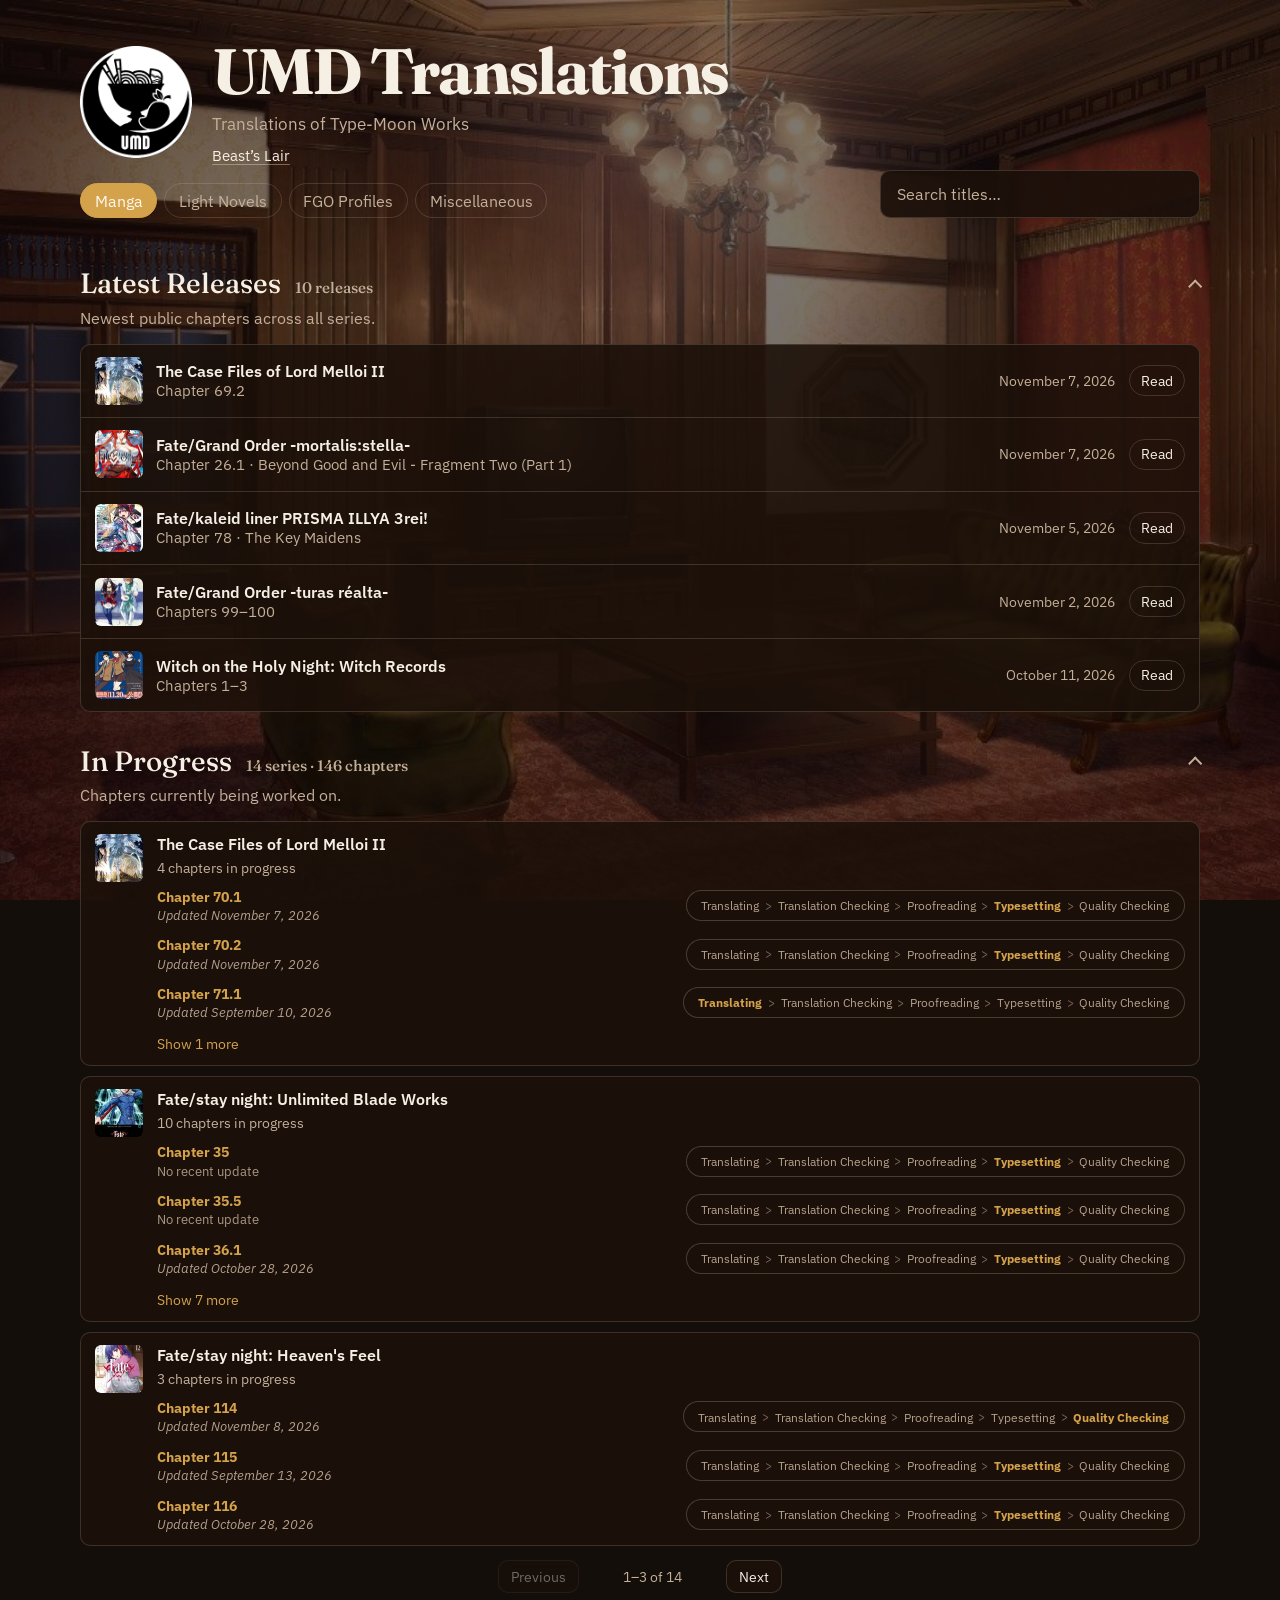
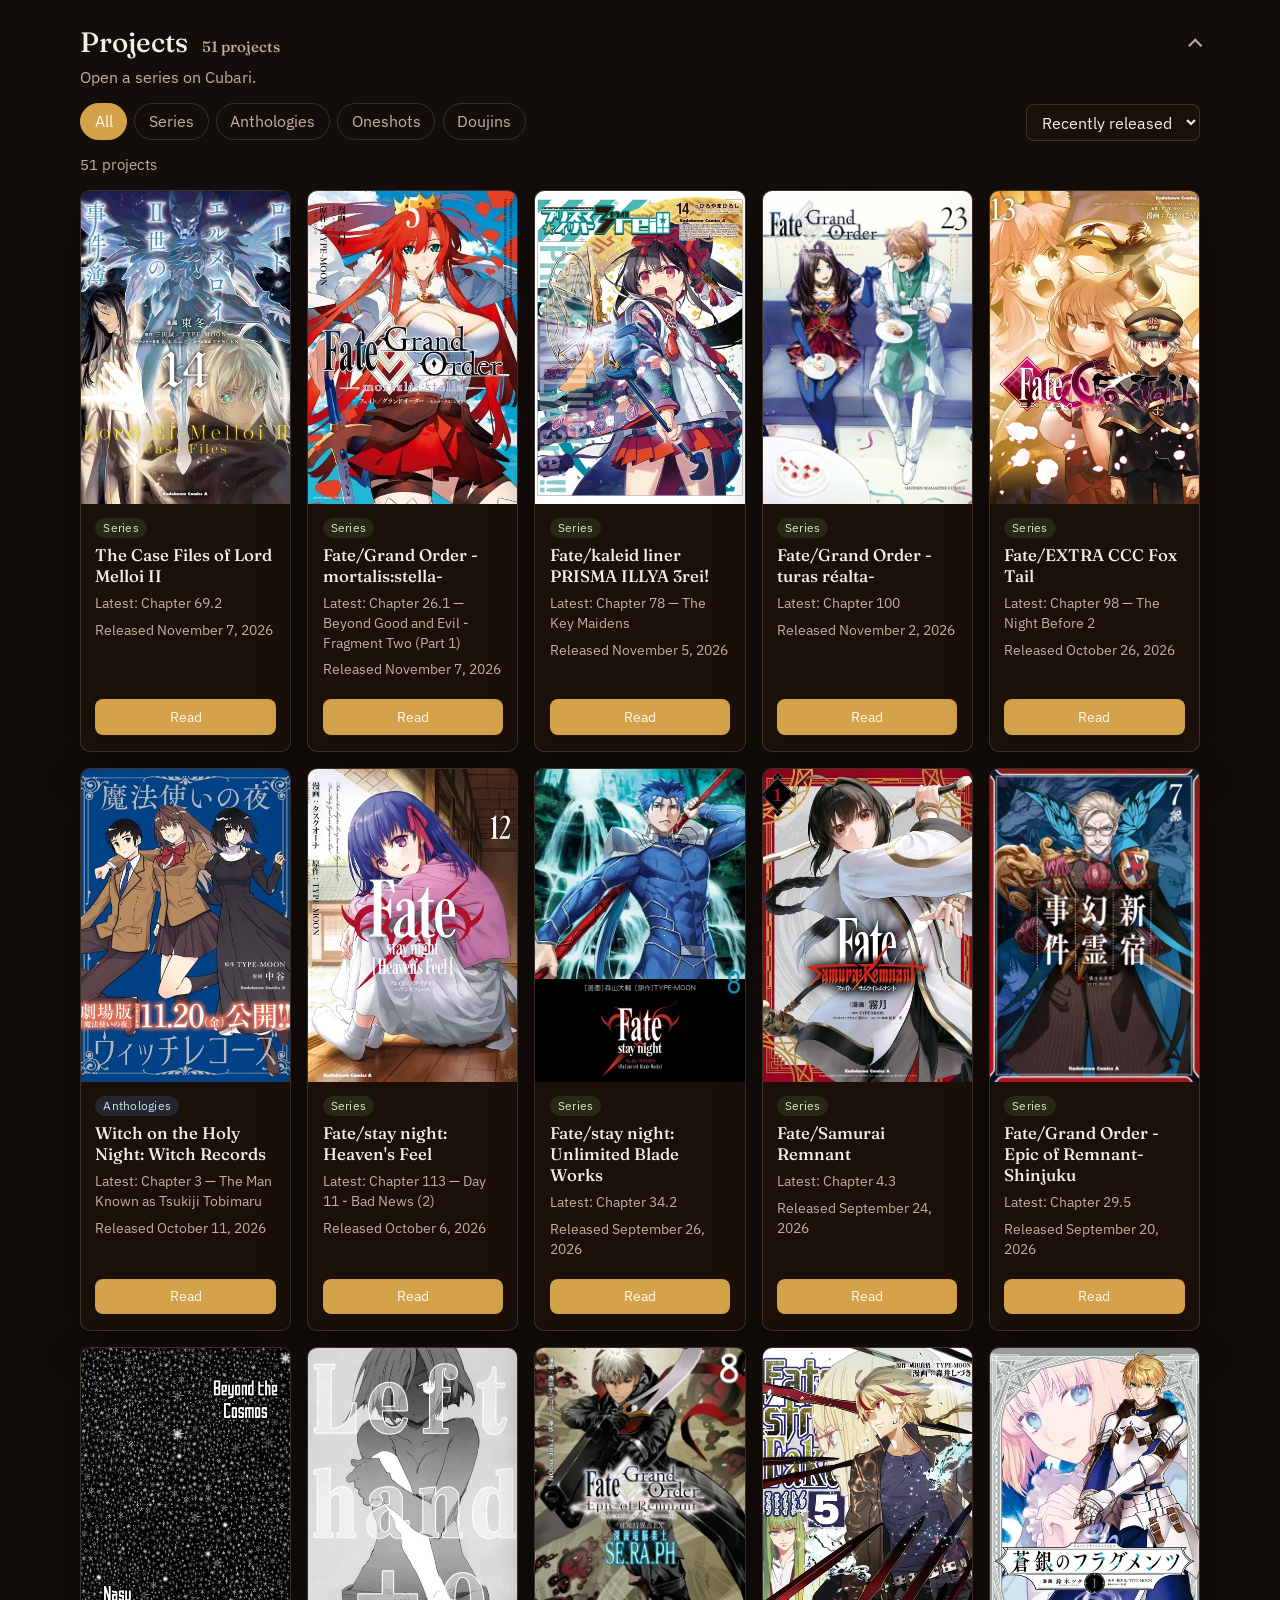
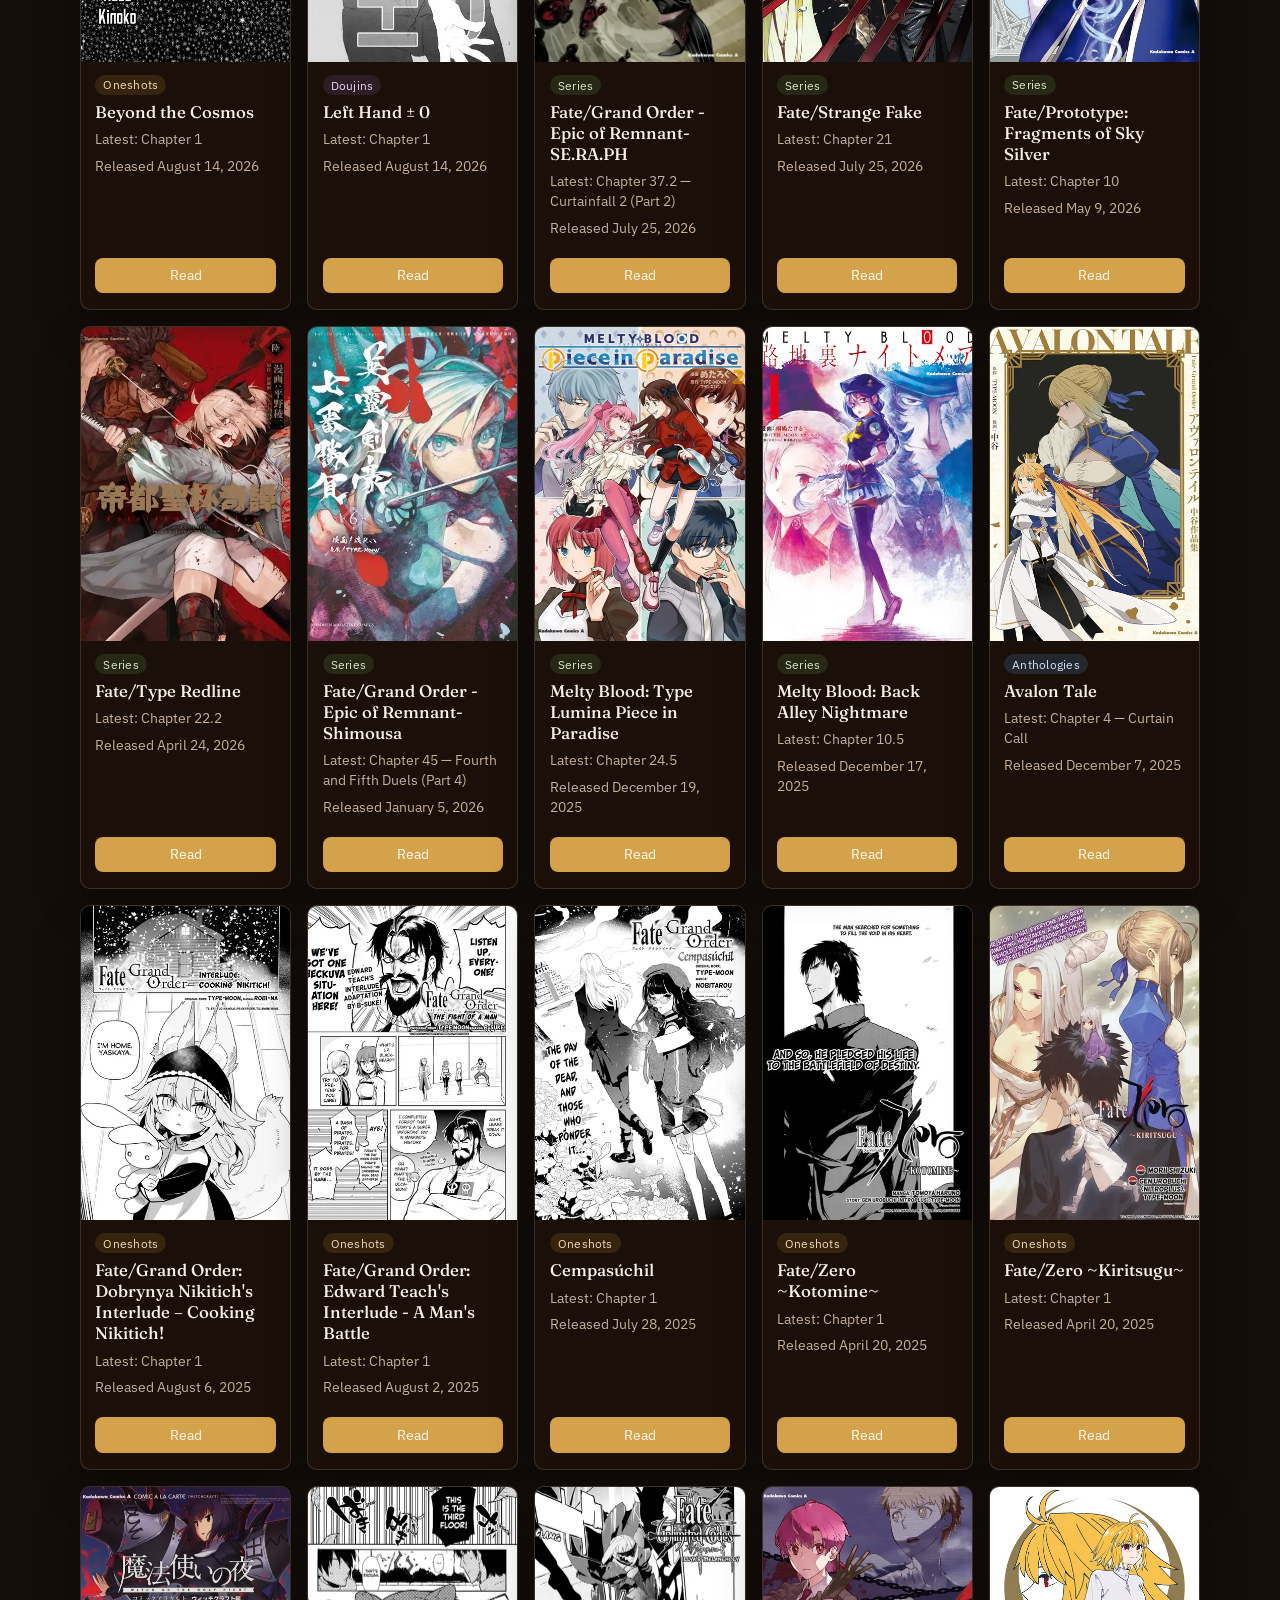
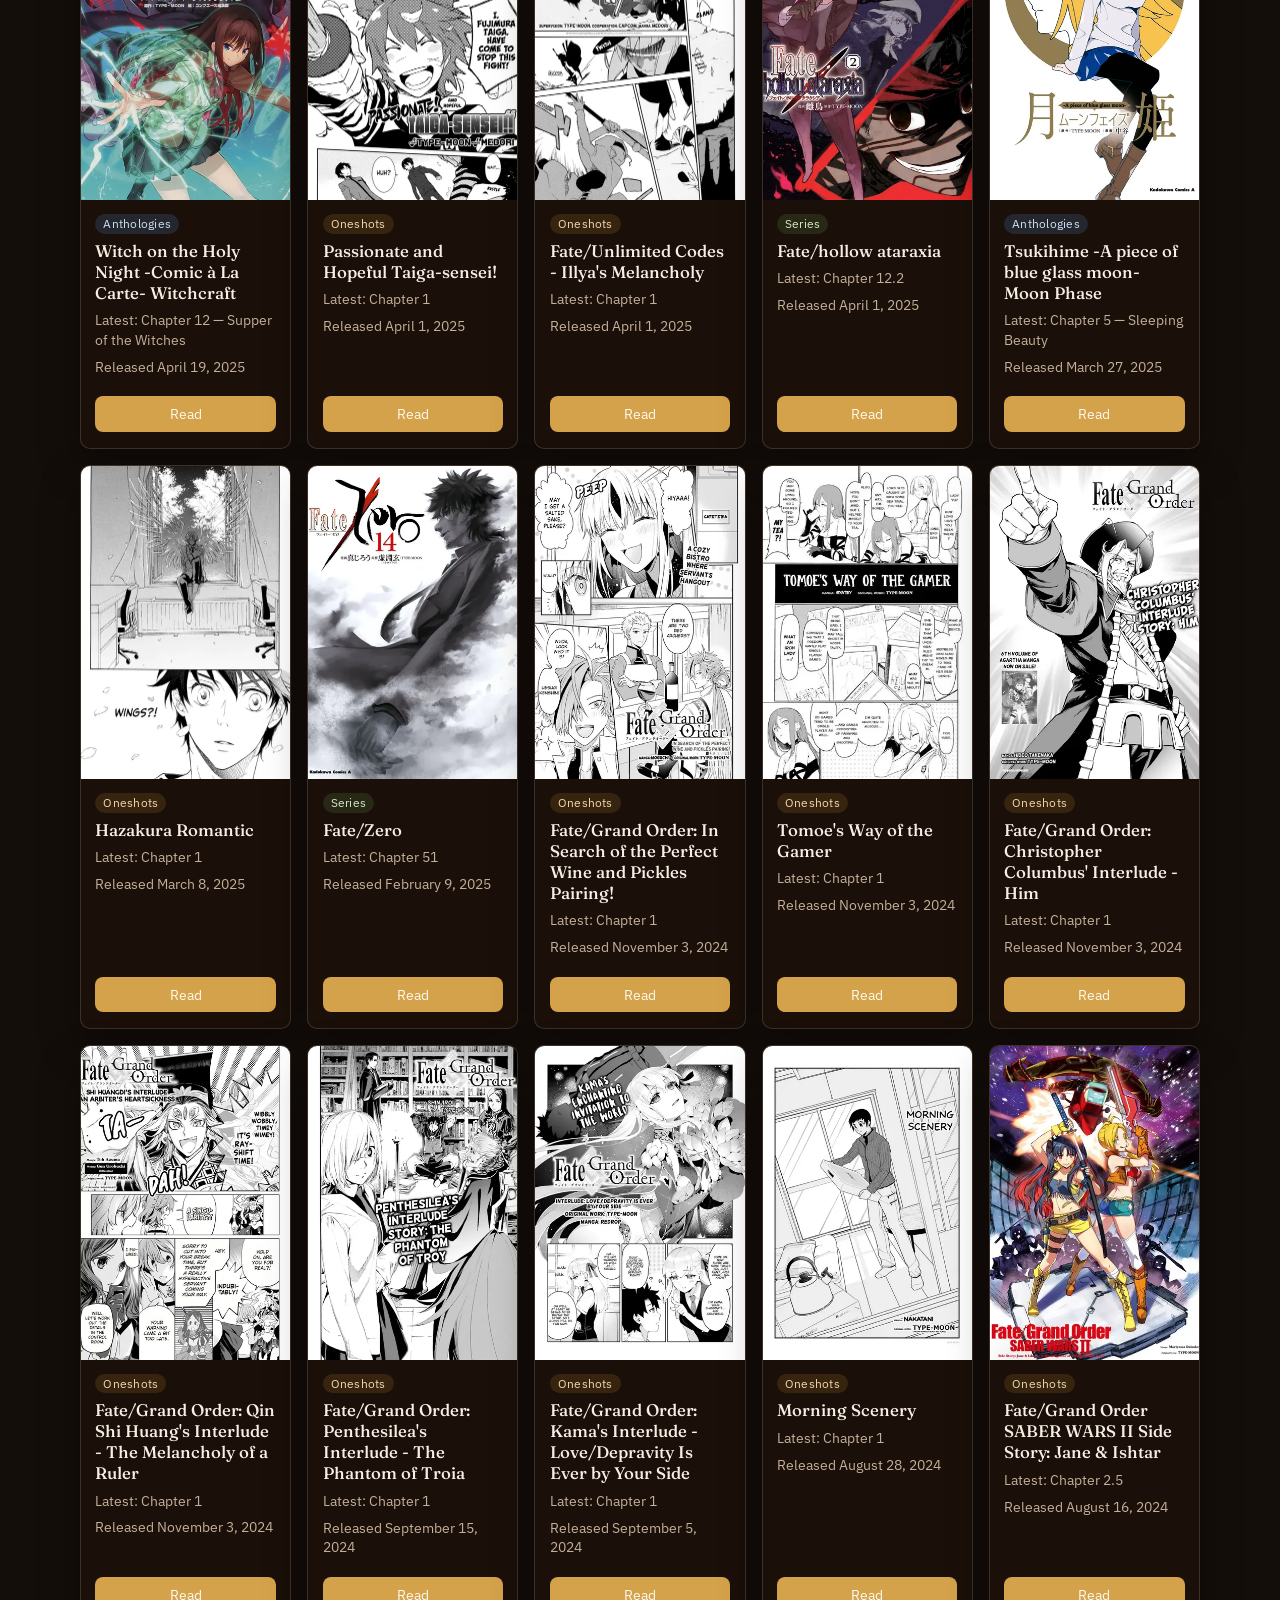
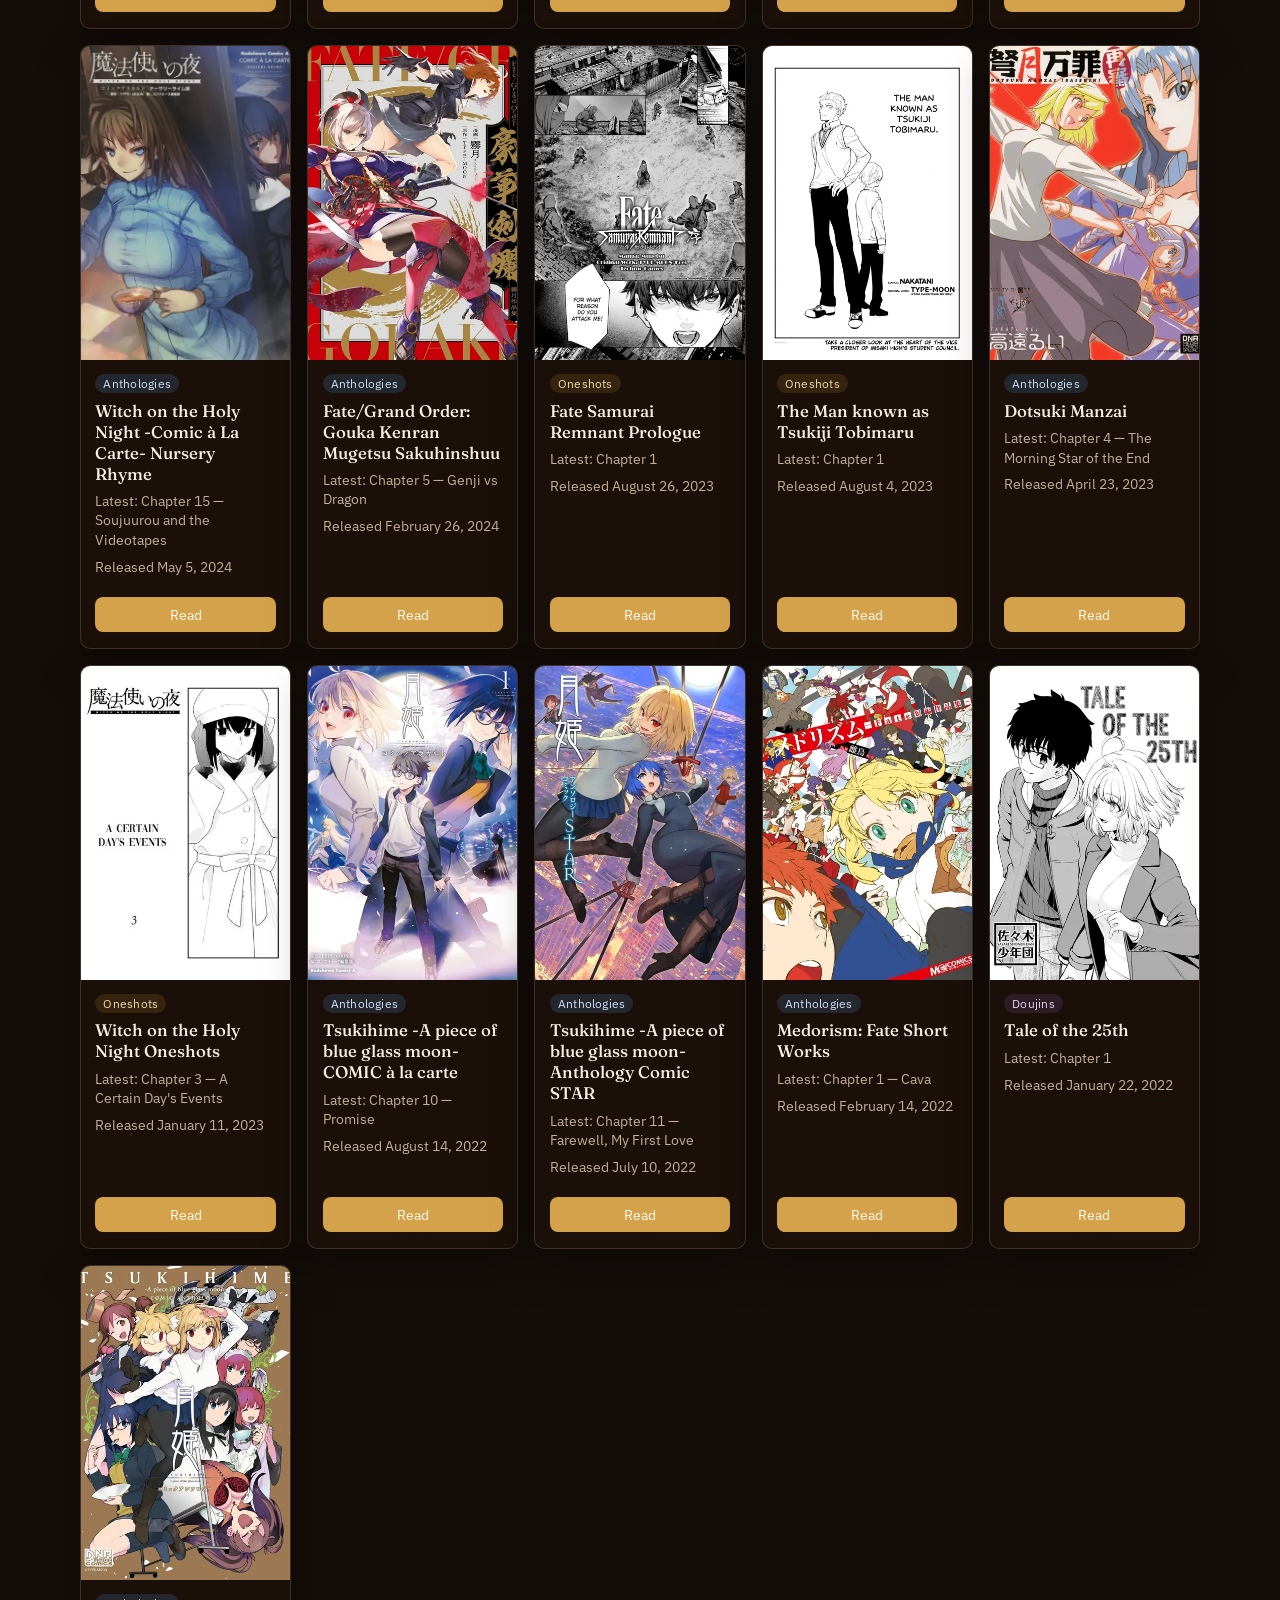
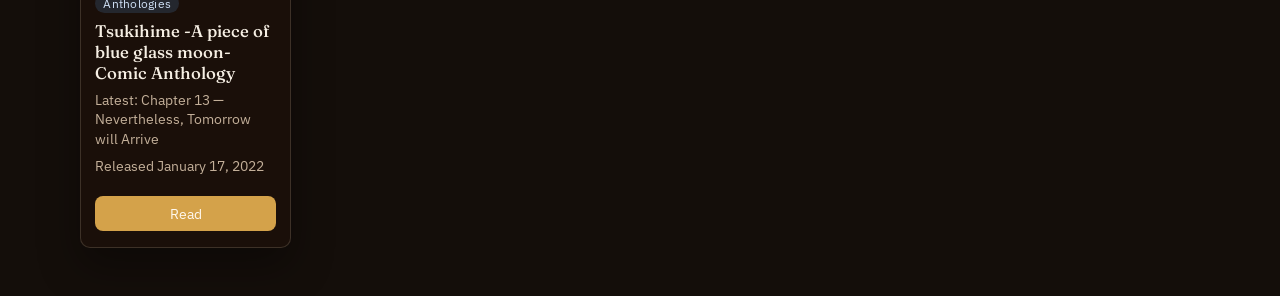
==== commit 8e217e8c: "Fix search/collapse UX, heading markup, and smaller cover assets" ====
--- a/index.html
+++ b/index.html
@@ -23,7 +23,7 @@
       href="https://fonts.googleapis.com/css2?family=Fraunces:opsz,wght@9..144,500;9..144,700&family=IBM+Plex+Sans:wght@400;500;600&display=swap"
       rel="stylesheet"
     />
-    <link rel="stylesheet" href="assets/site.css?v=aae33938" />
+    <link rel="stylesheet" href="assets/site.css?v=ea660c9d" />
     <script>
       (function () {
         var section = (location.hash || "").replace(/^#/, "");
@@ -85,19 +85,21 @@
       <div id="view-manga">
       <section class="latest" id="latest-releases-section" aria-labelledby="latest-heading">
         <div class="section-head progress-head">
-          <button
-            type="button"
-            class="progress-toggle"
-            id="latest-toggle"
-            aria-expanded="true"
-            aria-controls="latest-body"
-          >
-            <span class="progress-toggle-text">
-              <h2 id="latest-heading">Latest Releases</h2>
-              <span class="progress-summary" id="latest-summary"></span>
-            </span>
-            <span class="progress-chevron" aria-hidden="true"></span>
-          </button>
+          <h2 id="latest-heading">
+            <button
+              type="button"
+              class="progress-toggle"
+              id="latest-toggle"
+              aria-expanded="true"
+              aria-controls="latest-body"
+            >
+              <span class="progress-toggle-text">
+                <span class="progress-toggle-label">Latest Releases</span>
+                <span class="progress-summary" id="latest-summary"></span>
+              </span>
+              <span class="progress-chevron" aria-hidden="true"></span>
+            </button>
+          </h2>
           <p>Newest public chapters across all series.</p>
         </div>
         <div id="latest-body">
@@ -112,19 +114,21 @@
 
       <section class="progress" id="in-progress" aria-labelledby="progress-heading">
         <div class="section-head progress-head">
-          <button
-            type="button"
-            class="progress-toggle"
-            id="progress-toggle"
-            aria-expanded="true"
-            aria-controls="progress-body"
-          >
-            <span class="progress-toggle-text">
-              <h2 id="progress-heading">In Progress</h2>
-              <span class="progress-summary" id="progress-summary"></span>
-            </span>
-            <span class="progress-chevron" aria-hidden="true"></span>
-          </button>
+          <h2 id="progress-heading">
+            <button
+              type="button"
+              class="progress-toggle"
+              id="progress-toggle"
+              aria-expanded="true"
+              aria-controls="progress-body"
+            >
+              <span class="progress-toggle-text">
+                <span class="progress-toggle-label">In Progress</span>
+                <span class="progress-summary" id="progress-summary"></span>
+              </span>
+              <span class="progress-chevron" aria-hidden="true"></span>
+            </button>
+          </h2>
           <p>Chapters currently being worked on.</p>
         </div>
         <div id="progress-body">
@@ -140,19 +144,21 @@
 
       <section class="projects" id="projects" aria-labelledby="projects-heading">
         <div class="section-head progress-head">
-          <button
-            type="button"
-            class="progress-toggle"
-            id="projects-toggle"
-            aria-expanded="true"
-            aria-controls="projects-body"
-          >
-            <span class="progress-toggle-text">
-              <h2 id="projects-heading">Projects</h2>
-              <span class="progress-summary" id="projects-summary"></span>
-            </span>
-            <span class="progress-chevron" aria-hidden="true"></span>
-          </button>
+          <h2 id="projects-heading">
+            <button
+              type="button"
+              class="progress-toggle"
+              id="projects-toggle"
+              aria-expanded="true"
+              aria-controls="projects-body"
+            >
+              <span class="progress-toggle-text">
+                <span class="progress-toggle-label">Projects</span>
+                <span class="progress-summary" id="projects-summary"></span>
+              </span>
+              <span class="progress-chevron" aria-hidden="true"></span>
+            </button>
+          </h2>
           <p>Open a series on Cubari.</p>
         </div>
 
@@ -194,7 +200,7 @@
       </div>
     </main>
 
-    <script src="assets/catalog.js?v=74505074" defer></script>
+    <script src="assets/catalog.js?v=8b9bdec4" defer></script>
     <button type="button" class="back-to-top" id="back-to-top" hidden aria-label="Back to top" title="Back to top">
       <svg viewBox="0 0 24 24" aria-hidden="true" focusable="false">
         <path fill="currentColor" d="M12 4.5 5.8 10.2l1.4 1.5L12 7.3l4.8 4.4 1.4-1.5L12 4.5Zm0 6.2L5.8 16.4l1.4 1.5L12 13.5l4.8 4.4 1.4-1.5L12 10.7Z"/>
--- a/assets/site.css
+++ b/assets/site.css
@@ -311,8 +311,17 @@
   min-width: 0;
 }
 
-.progress-toggle h2 {
-  margin: 0;
+.section-head h2 .progress-toggle {
+  font: inherit;
+  font-family: inherit;
+  font-size: inherit;
+  font-weight: inherit;
+  letter-spacing: inherit;
+  line-height: inherit;
+}
+
+.progress-toggle-label {
+  display: inline;
 }
 
 .progress-summary {
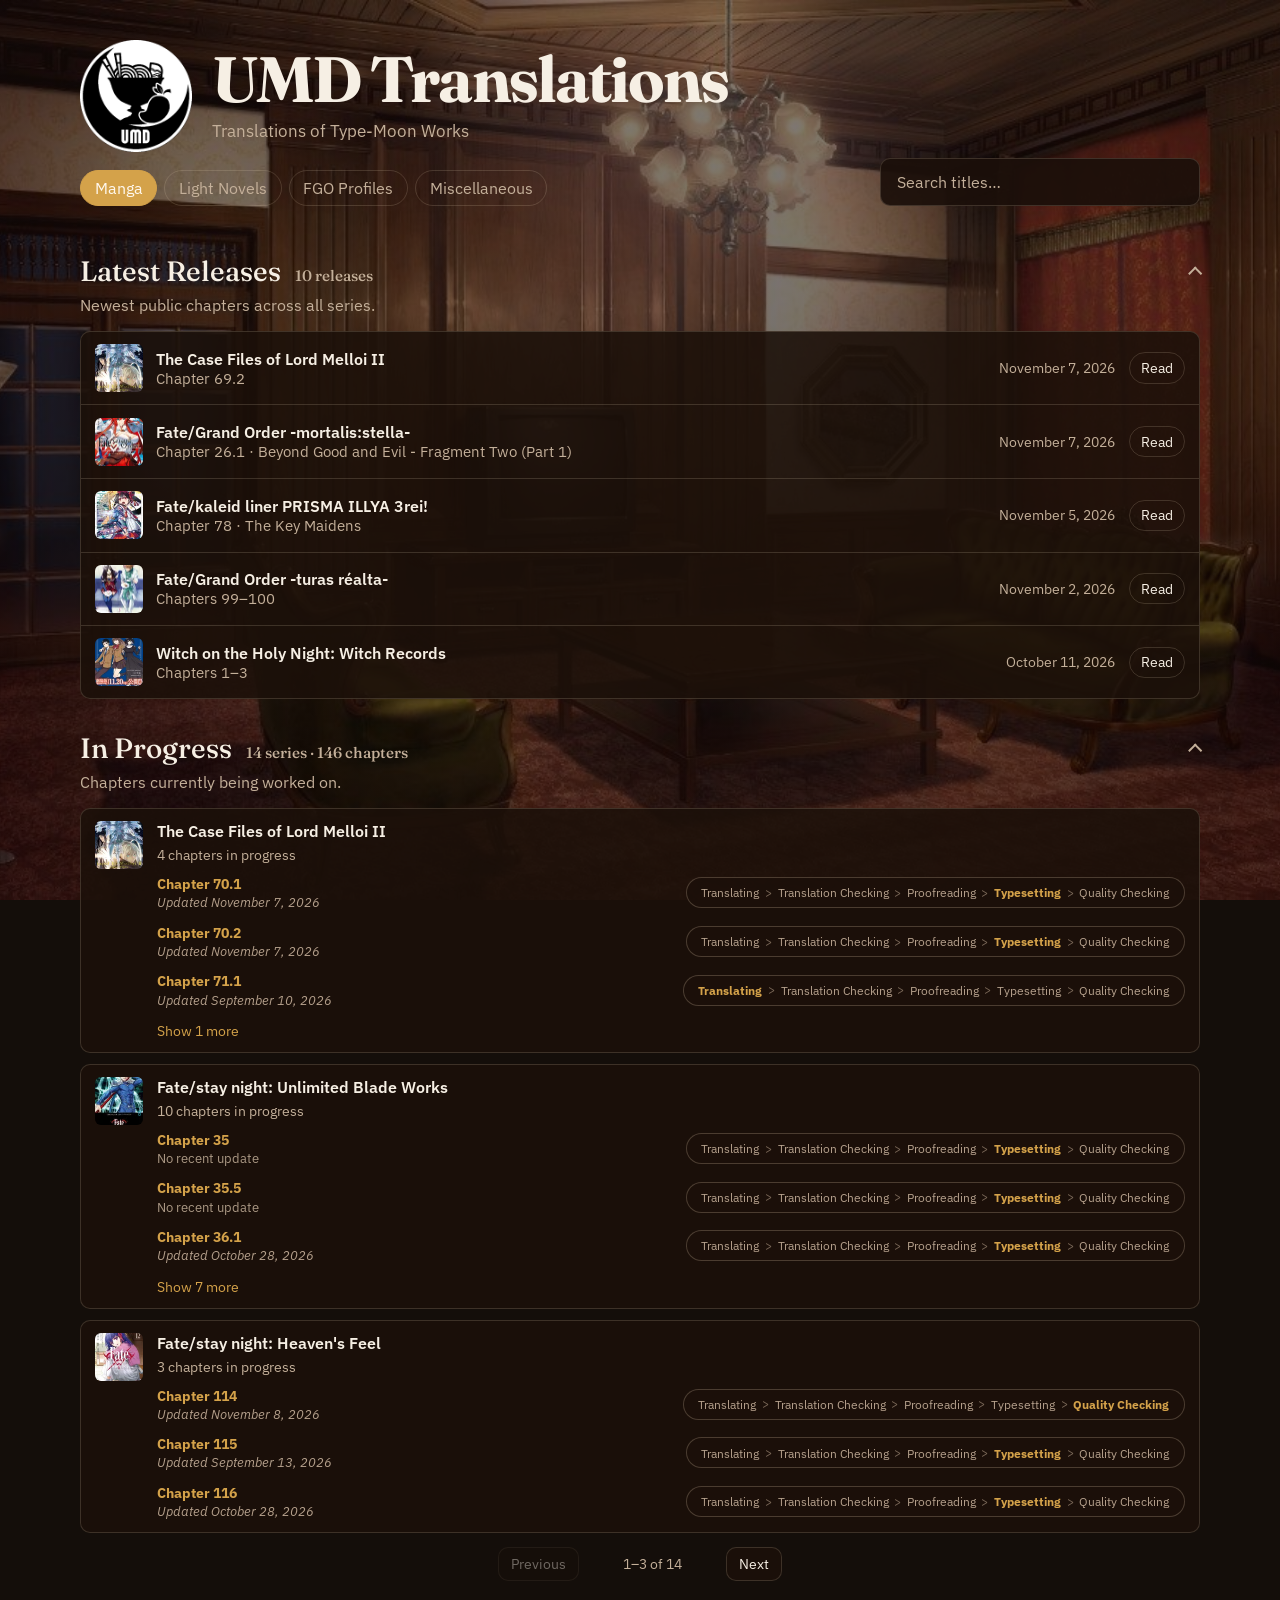
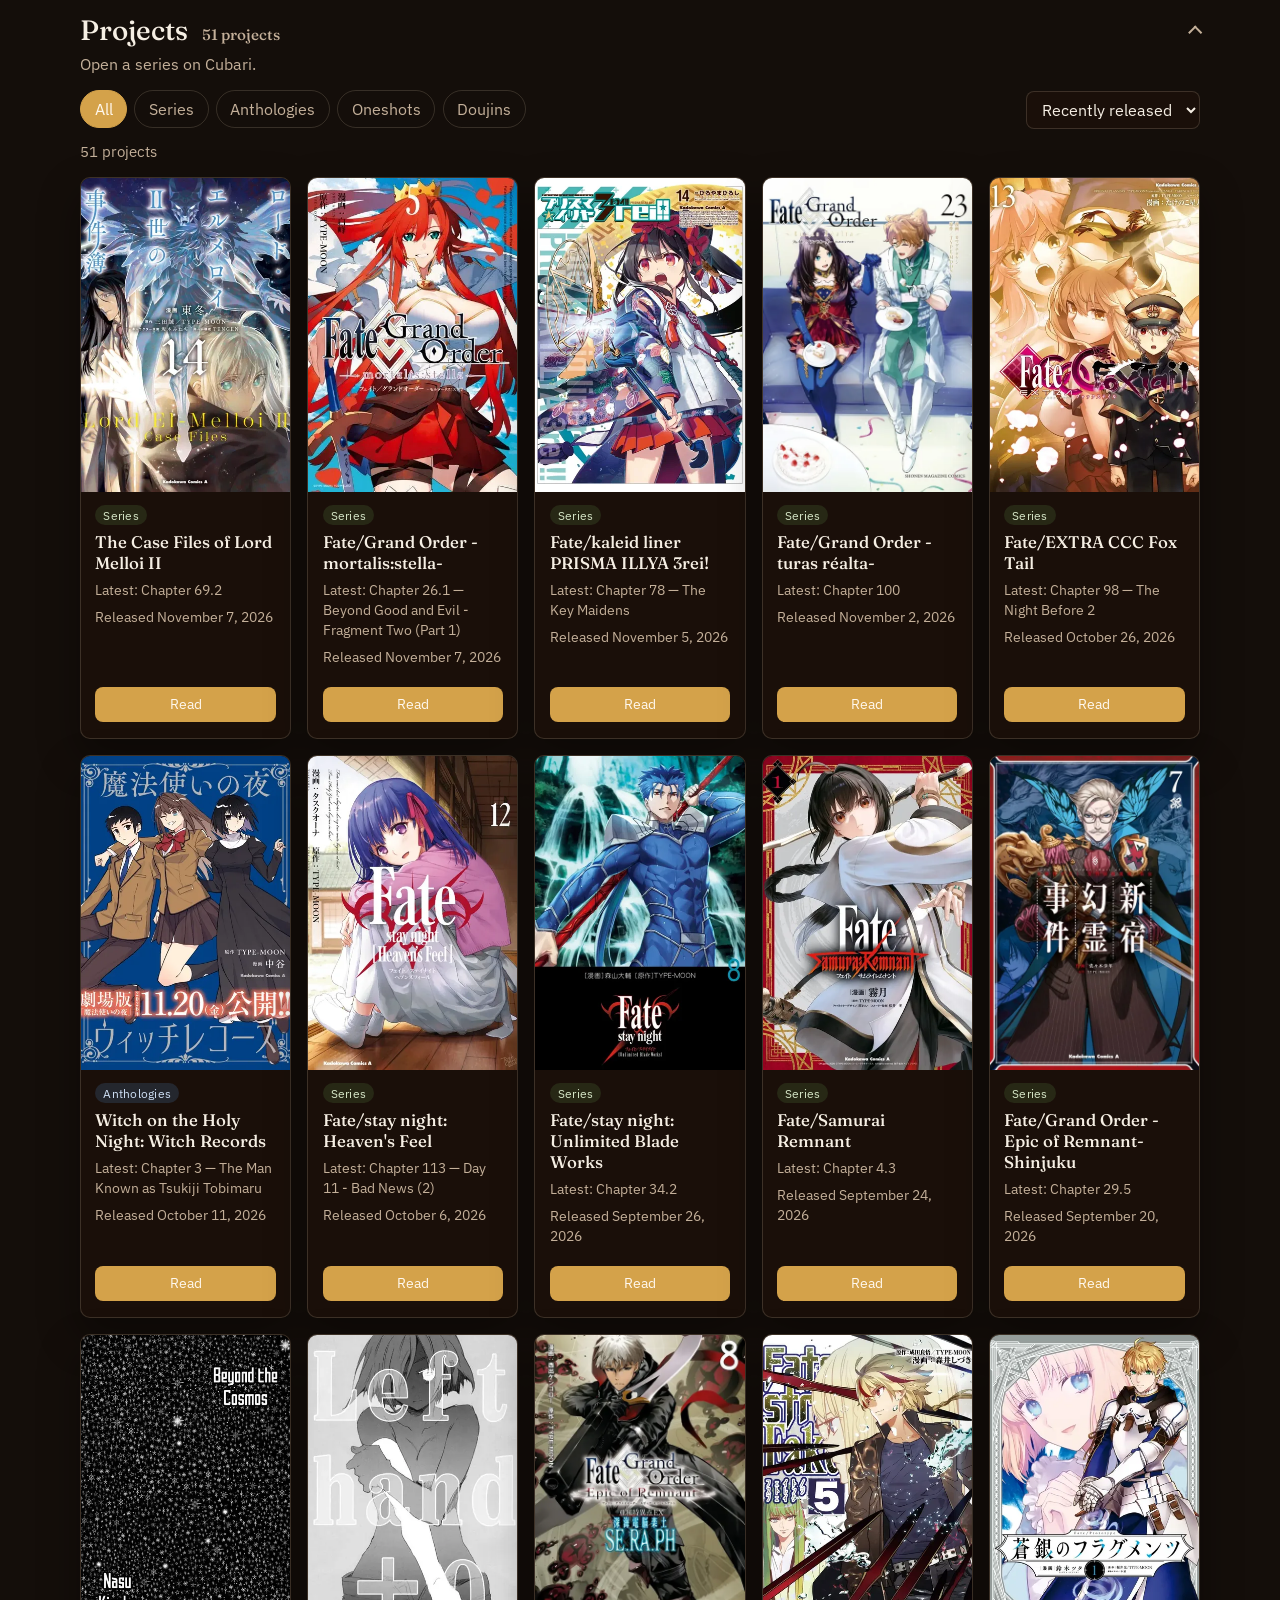
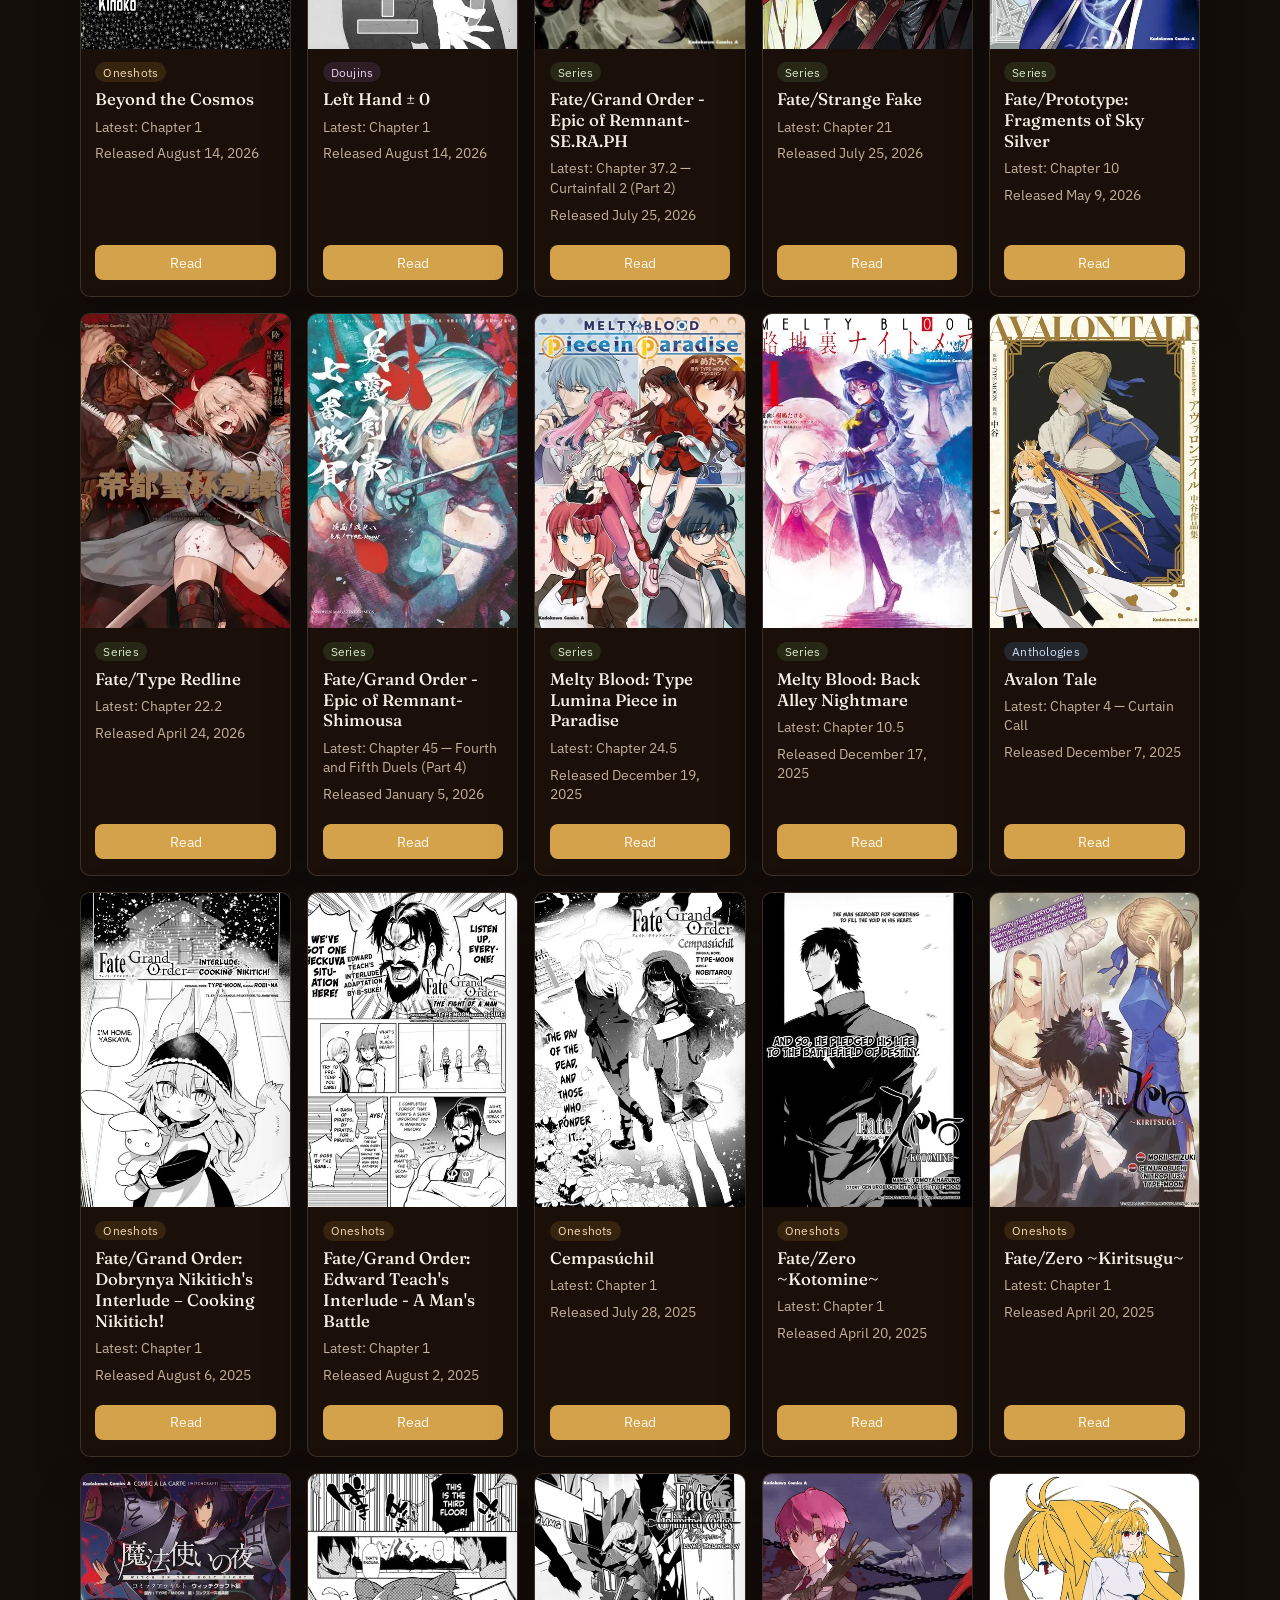
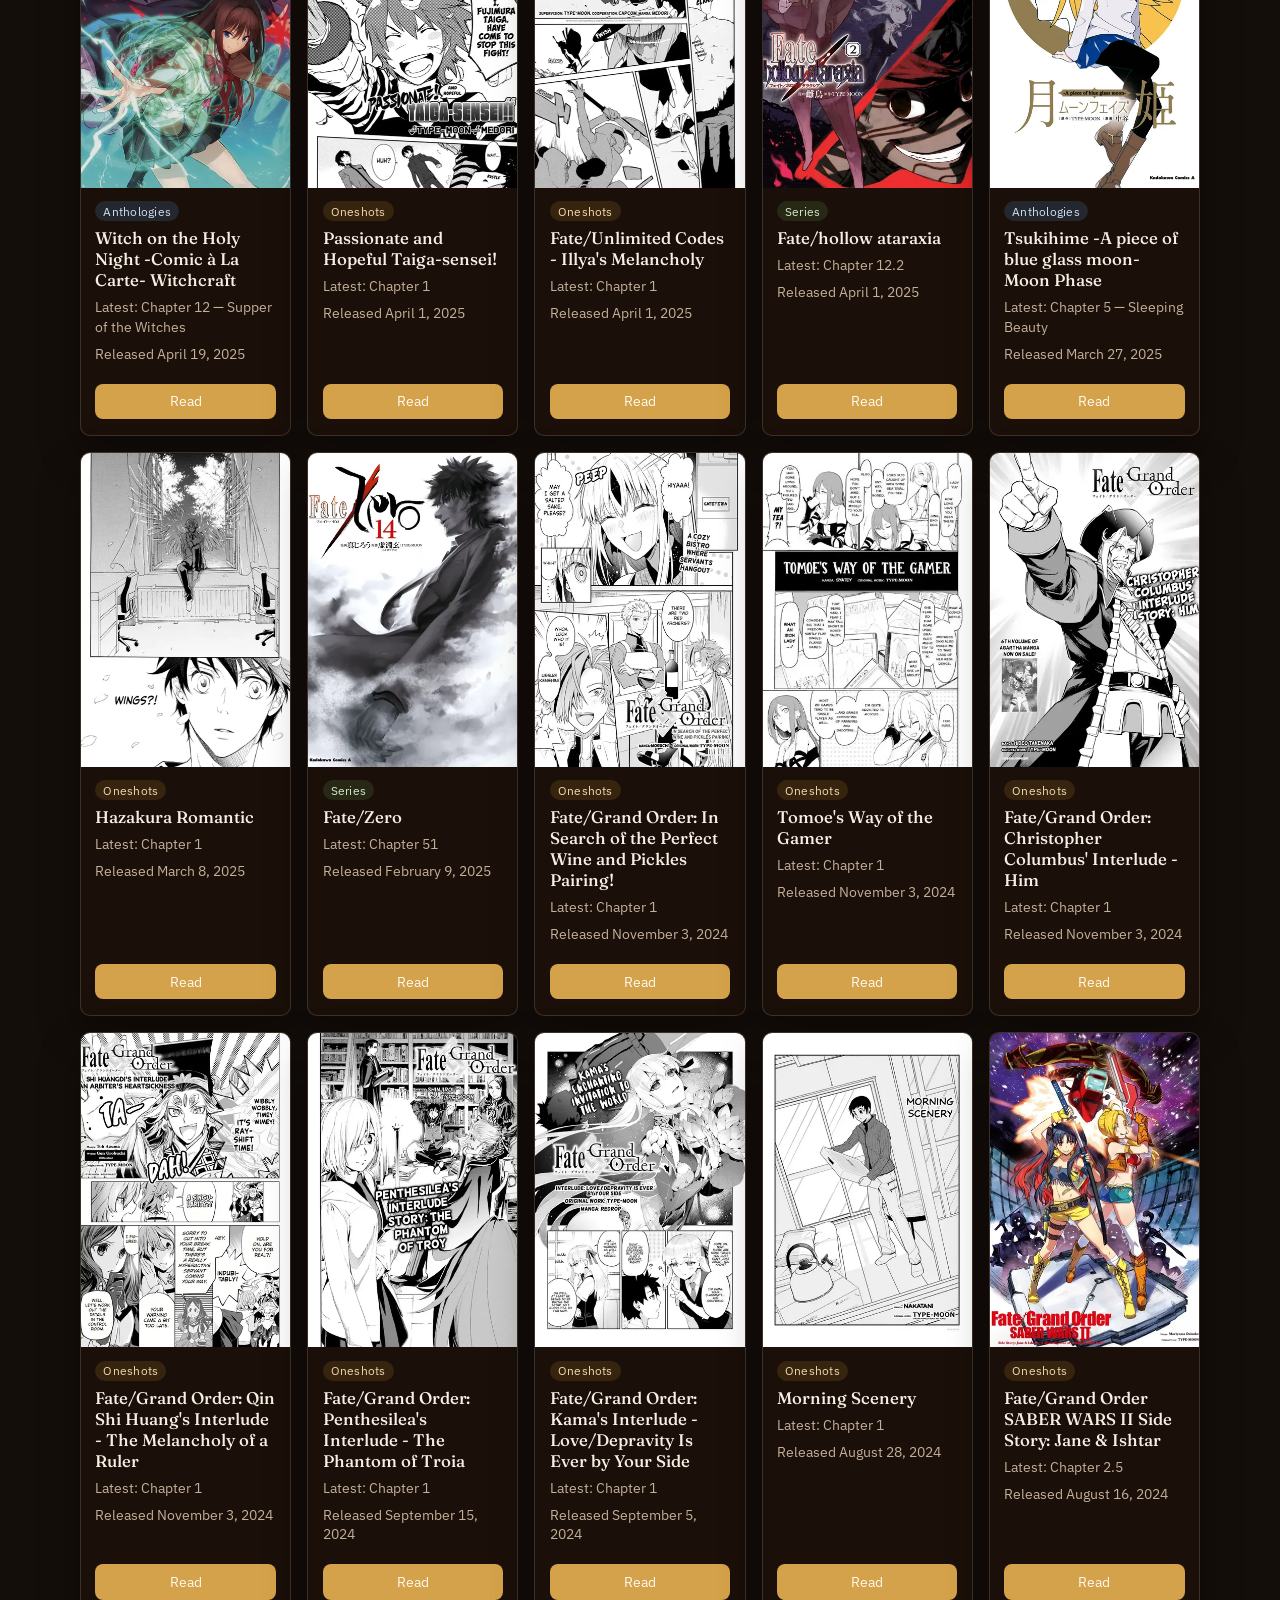
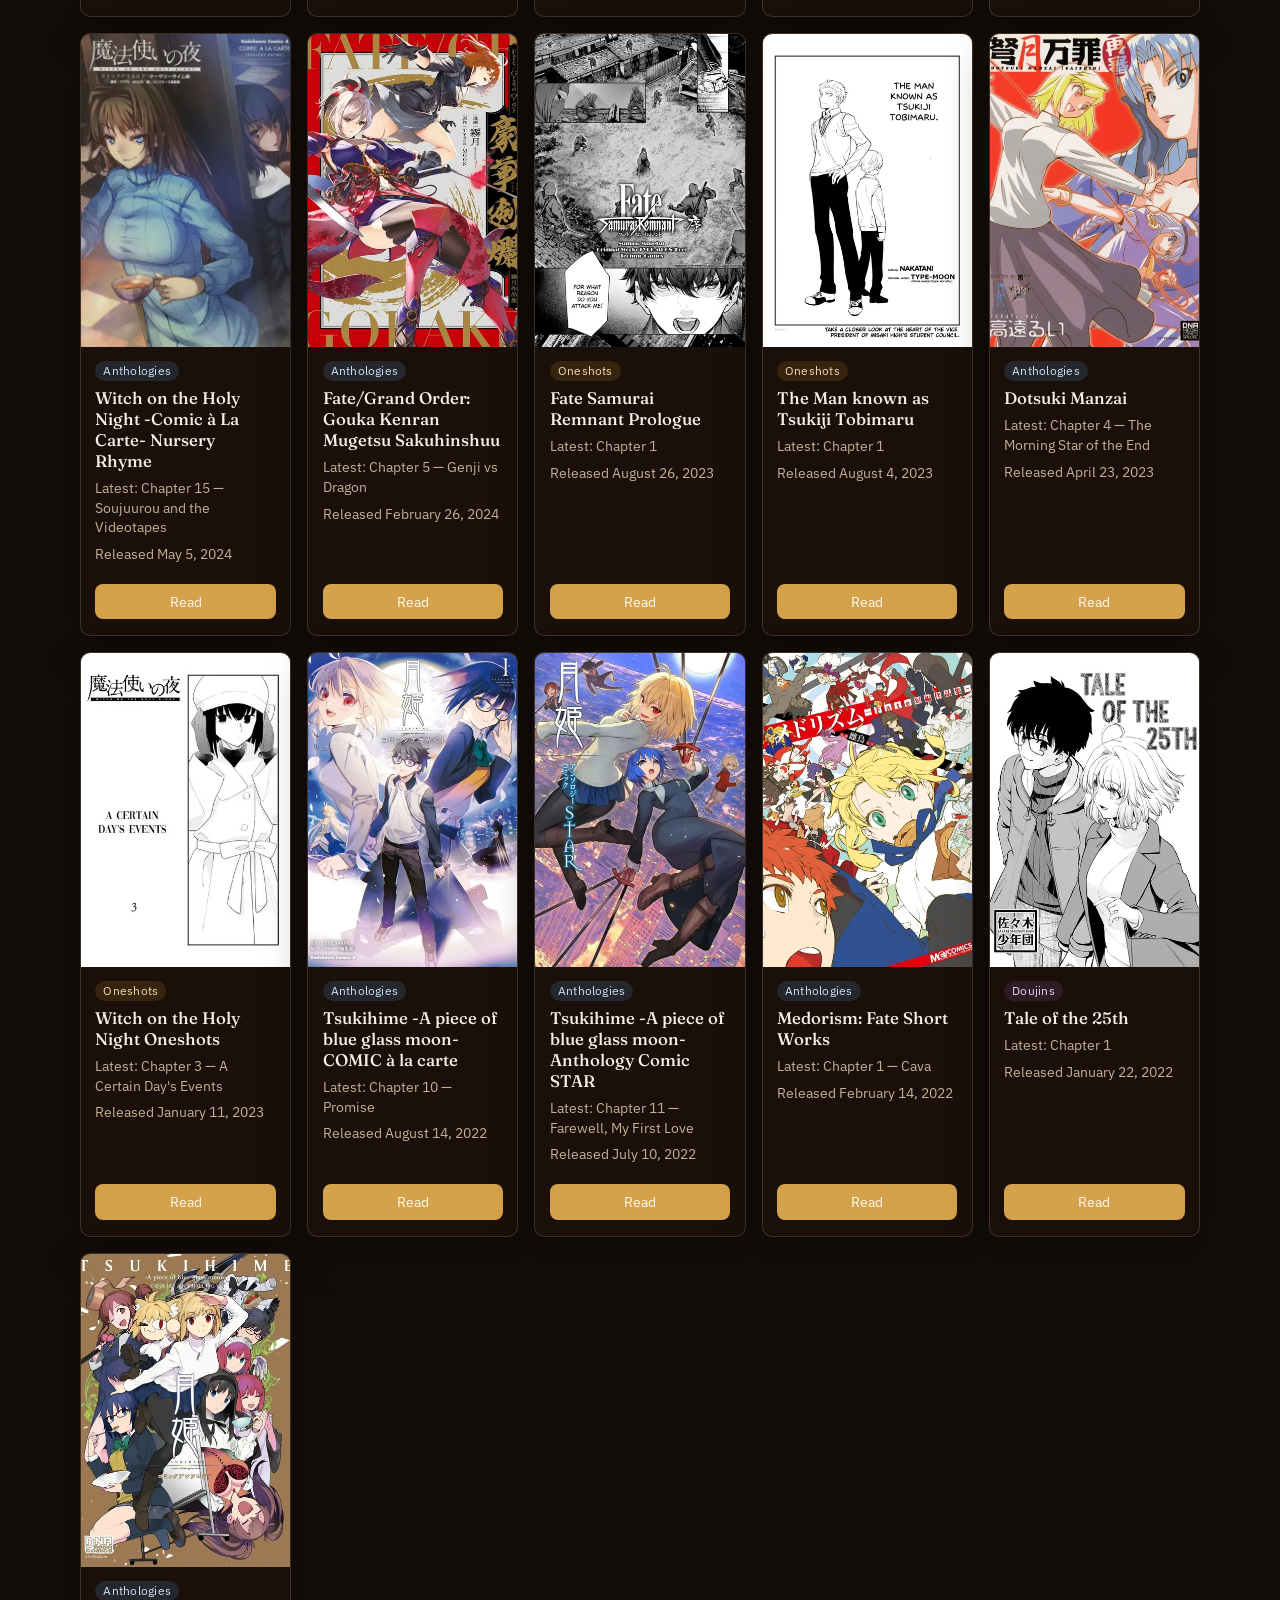
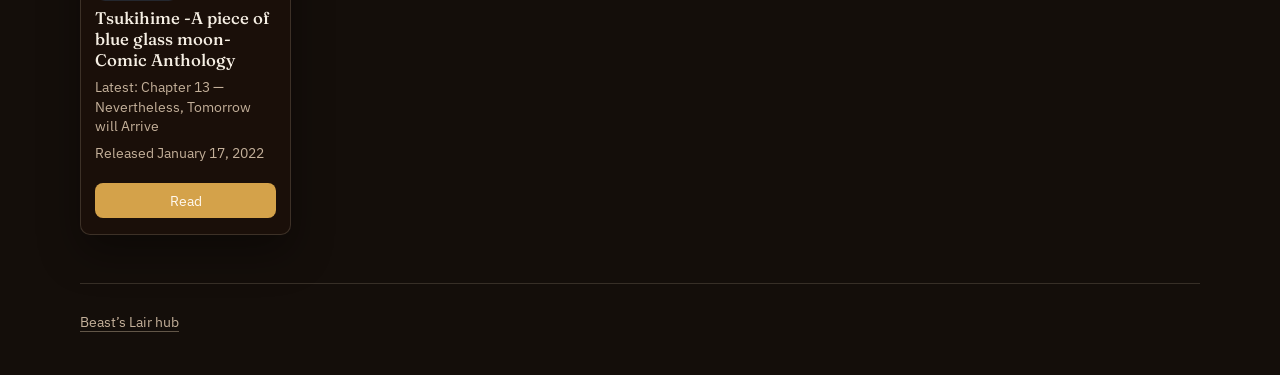
==== commit 95f45de5: "Move Beast’s Lair hub link from header to footer" ====
--- a/index.html
+++ b/index.html
@@ -23,7 +23,7 @@
       href="https://fonts.googleapis.com/css2?family=Fraunces:opsz,wght@9..144,500;9..144,700&family=IBM+Plex+Sans:wght@400;500;600&display=swap"
       rel="stylesheet"
     />
-    <link rel="stylesheet" href="assets/site.css?v=ea660c9d" />
+    <link rel="stylesheet" href="assets/site.css?v=b7df6cbb" />
     <script>
       (function () {
         var section = (location.hash || "").replace(/^#/, "");
@@ -55,9 +55,6 @@
                 <p class="subtitle" id="site-subtitle">
                   Translations of Type-Moon Works
                 </p>
-                <span class="nav-ext" id="header-links">
-                <a href="https://forums.nrvnqsr.com/showthread.php/10069-UMD-Translations-Hub?p=3392307&viewfull=1#post3392307" rel="noopener noreferrer" target="_blank">Beast’s Lair</a>
-                </span>
               </div>
             </div>
             <nav class="site-nav" id="site-nav" aria-label="Site sections">
@@ -200,7 +197,18 @@
       </div>
     </main>
 
-    <script src="assets/catalog.js?v=8b9bdec4" defer></script>
+    <footer class="site-footer">
+      <p id="footer-links">
+        <a
+          href="https://forums.nrvnqsr.com/showthread.php/10069-UMD-Translations-Hub?p=3392307&viewfull=1#post3392307"
+          rel="noopener noreferrer"
+          target="_blank"
+          >Beast’s Lair hub</a
+        >
+      </p>
+    </footer>
+
+    <script src="assets/catalog.js?v=c3a69f7e" defer></script>
     <button type="button" class="back-to-top" id="back-to-top" hidden aria-label="Back to top" title="Back to top">
       <svg viewBox="0 0 24 24" aria-hidden="true" focusable="false">
         <path fill="currentColor" d="M12 4.5 5.8 10.2l1.4 1.5L12 7.3l4.8 4.4 1.4-1.5L12 4.5Zm0 6.2L5.8 16.4l1.4 1.5L12 13.5l4.8 4.4 1.4-1.5L12 10.7Z"/>
--- a/assets/site.css
+++ b/assets/site.css
@@ -885,6 +885,17 @@
   margin: 0.25rem 0;
 }
 
+.site-footer a {
+  color: var(--muted);
+  text-decoration: none;
+  border-bottom: 1px solid rgba(243, 220, 190, 0.35);
+}
+
+.site-footer a:hover {
+  color: var(--focus);
+  border-bottom-color: var(--accent);
+}
+
 .back-to-top {
   position: fixed;
   right: max(1.25rem, calc(env(safe-area-inset-right, 0px) + 0.75rem));
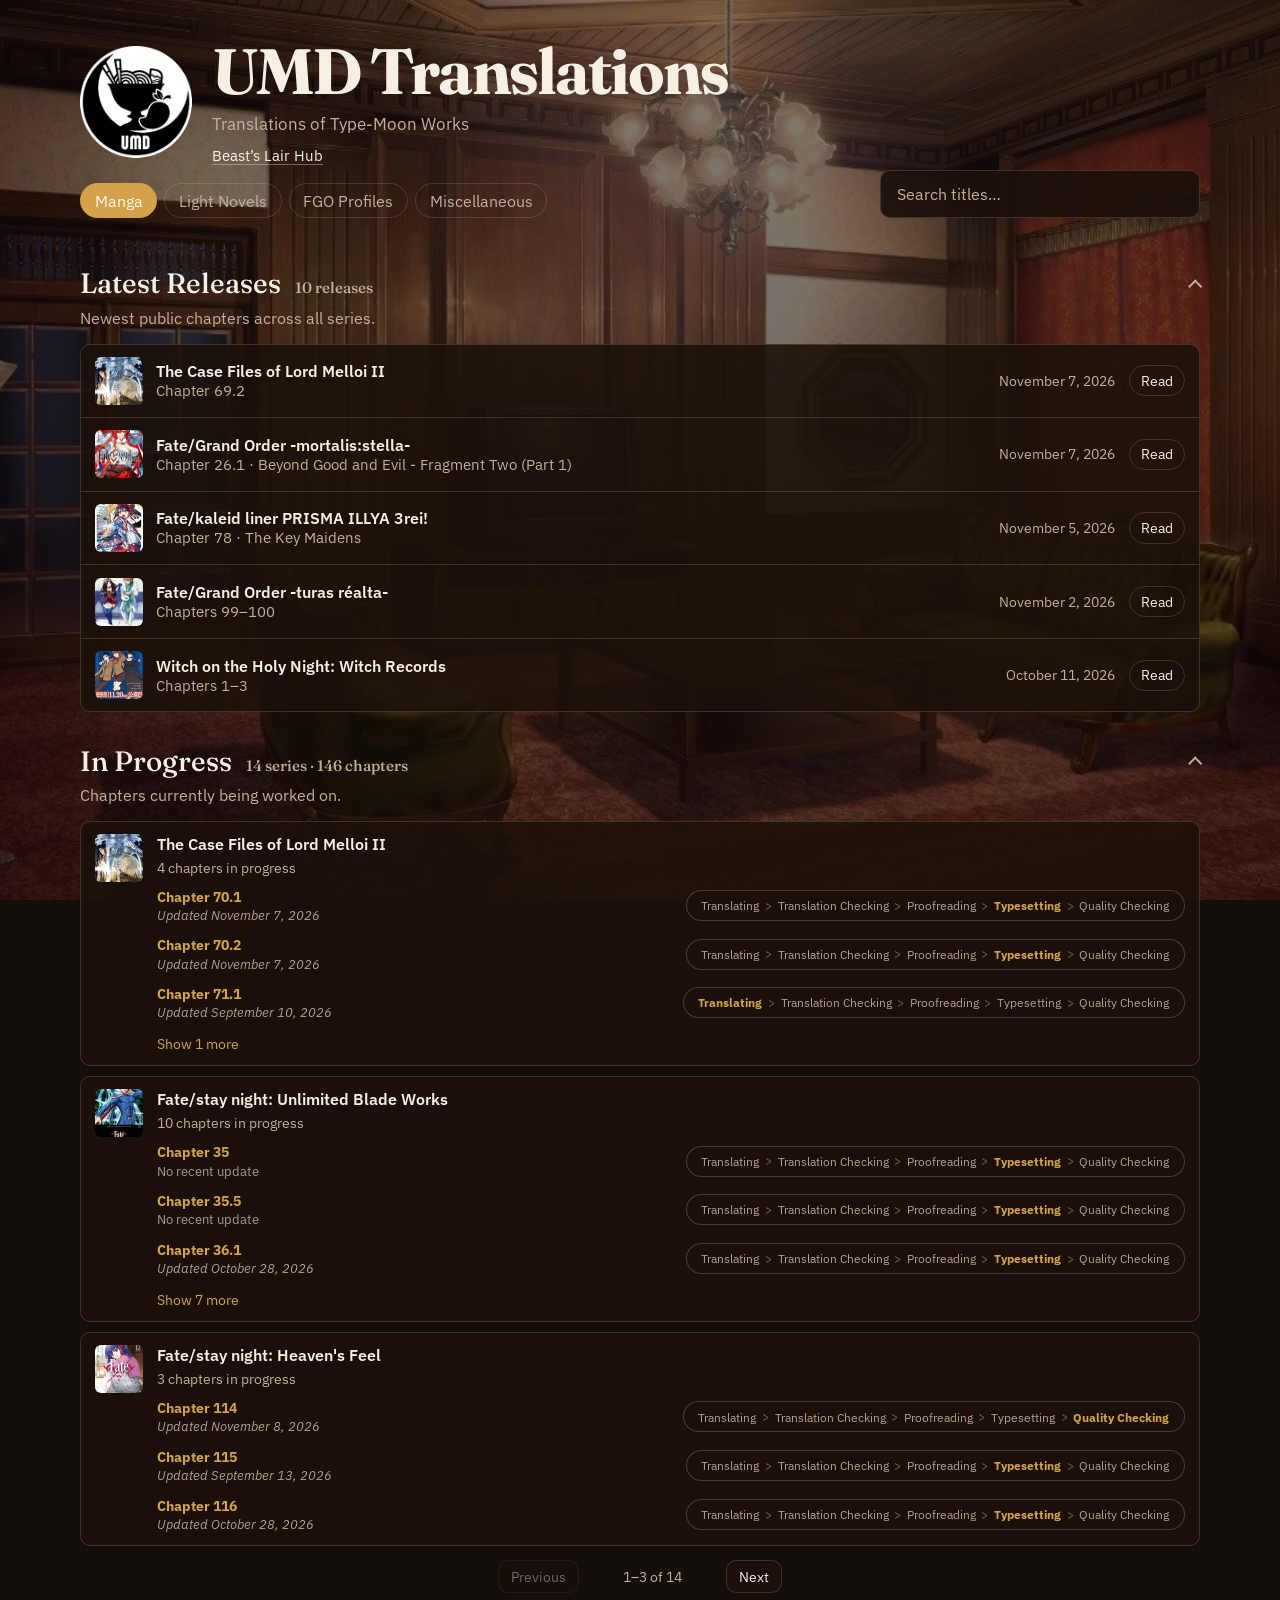
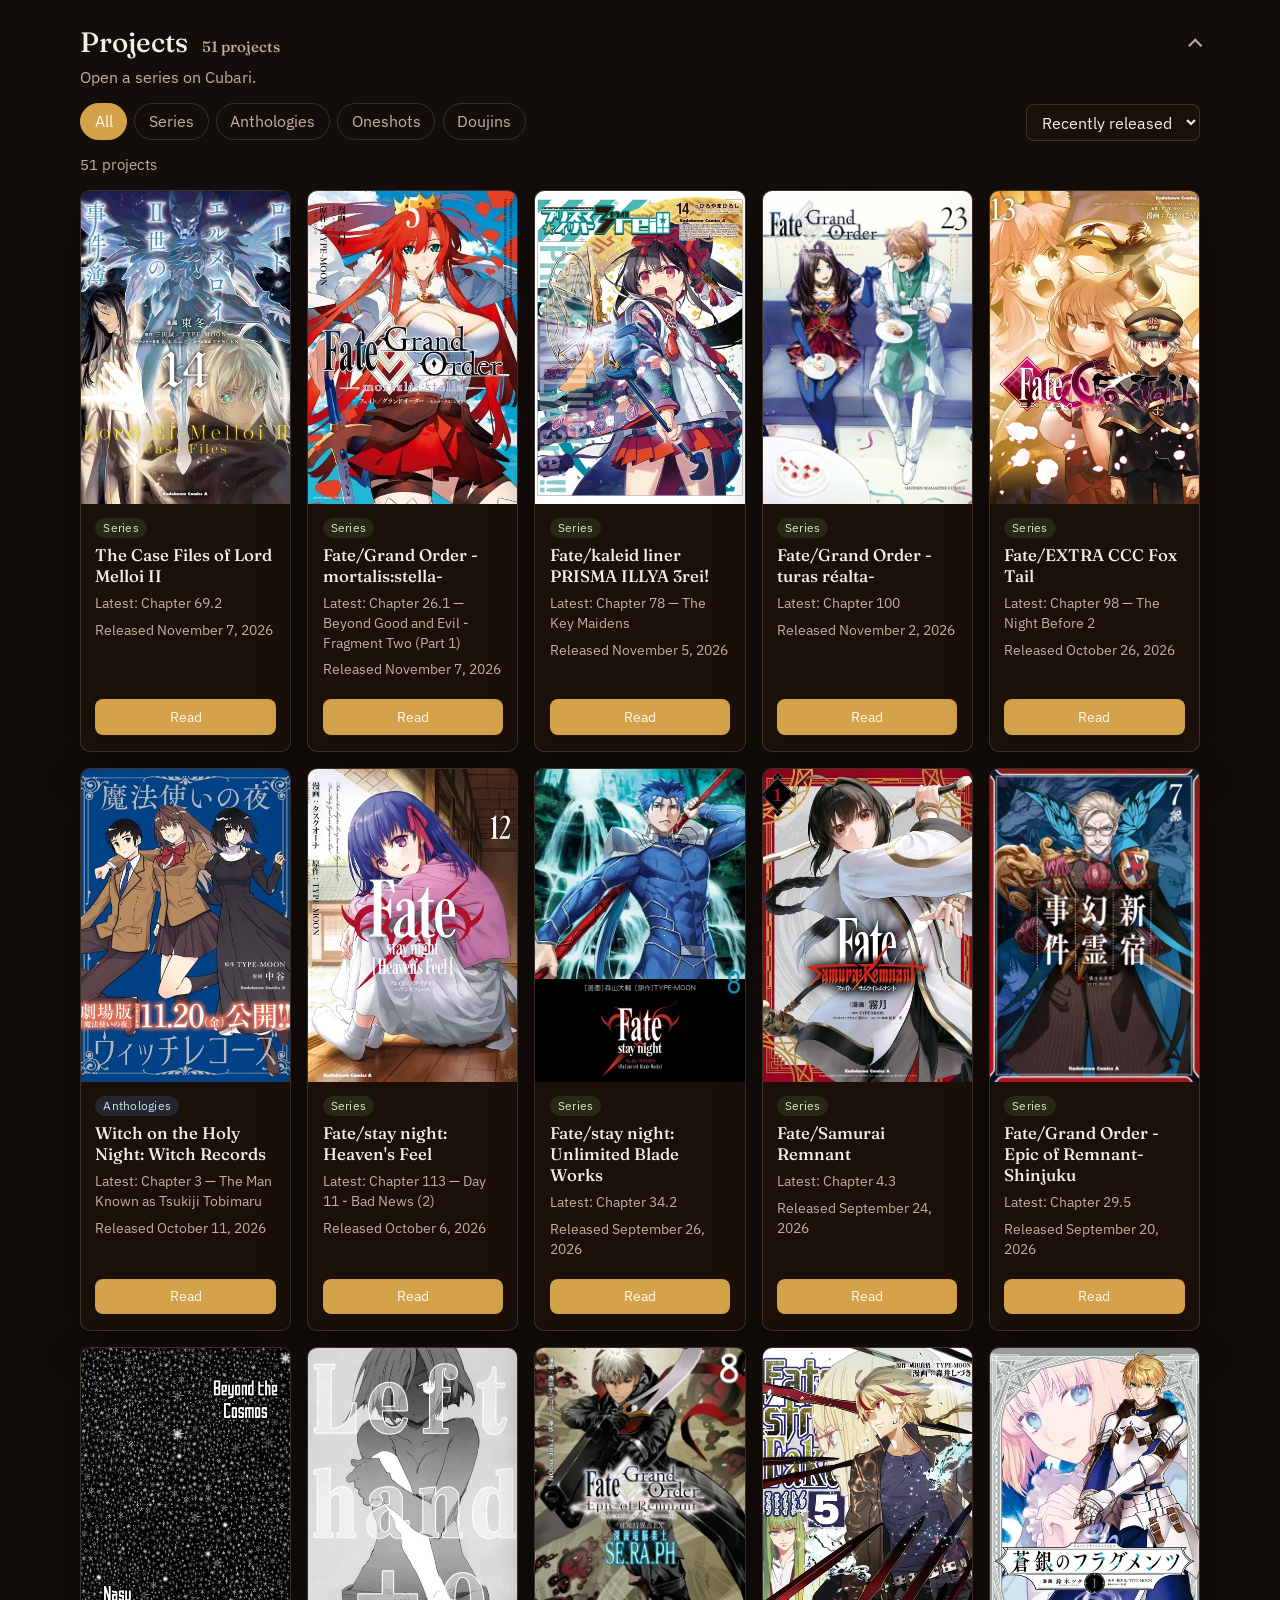
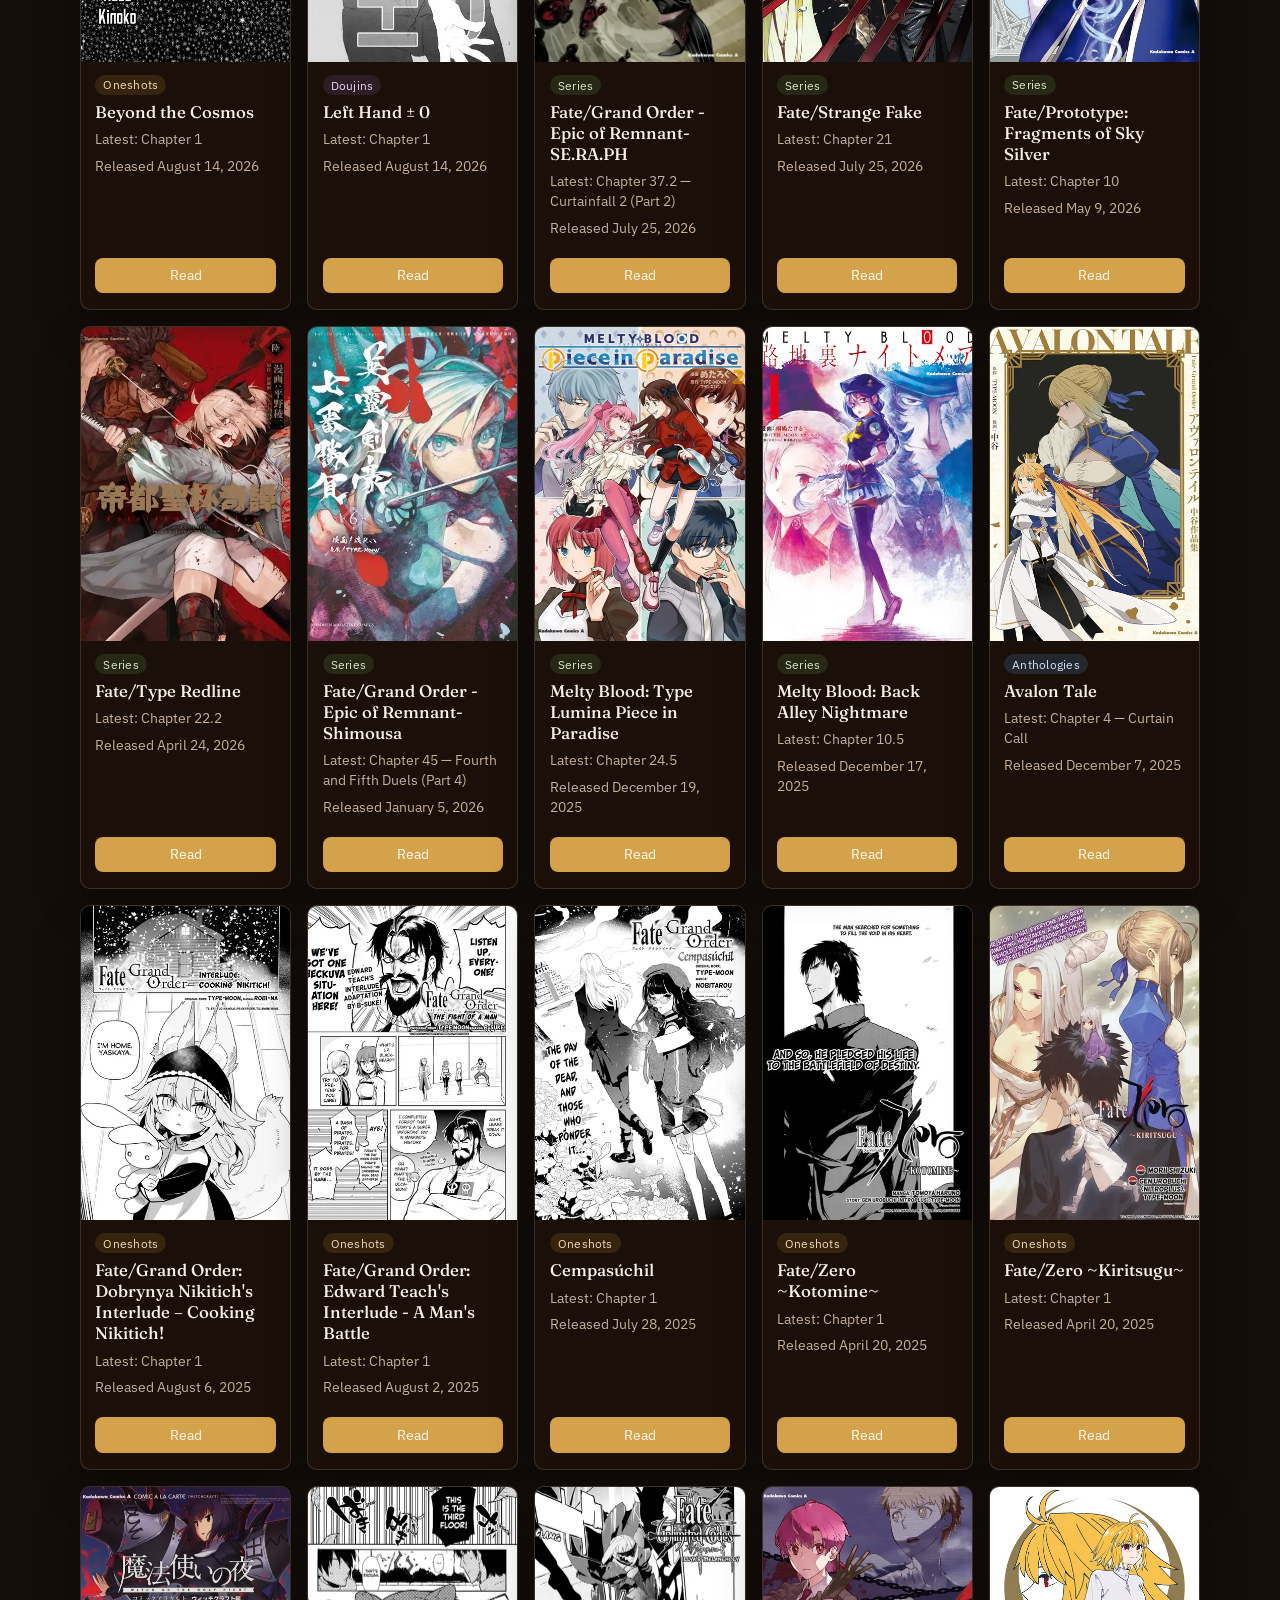
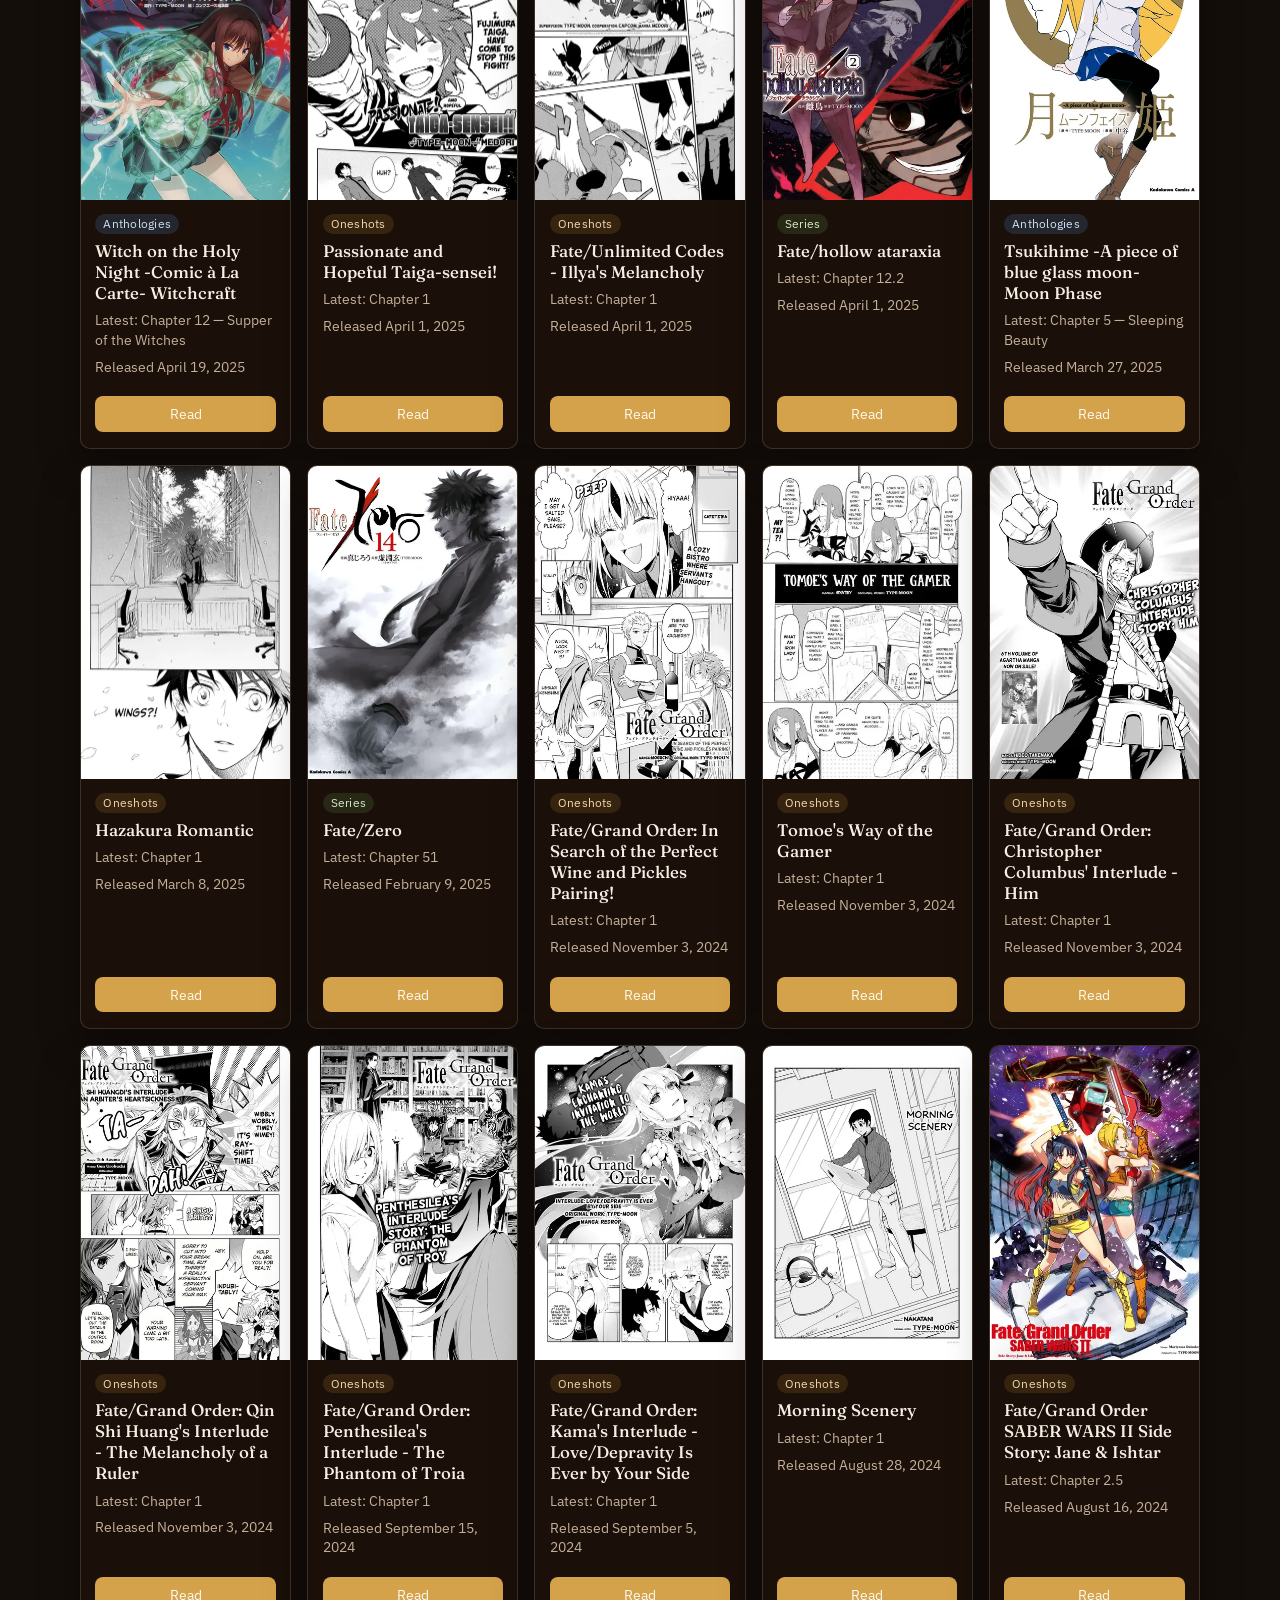
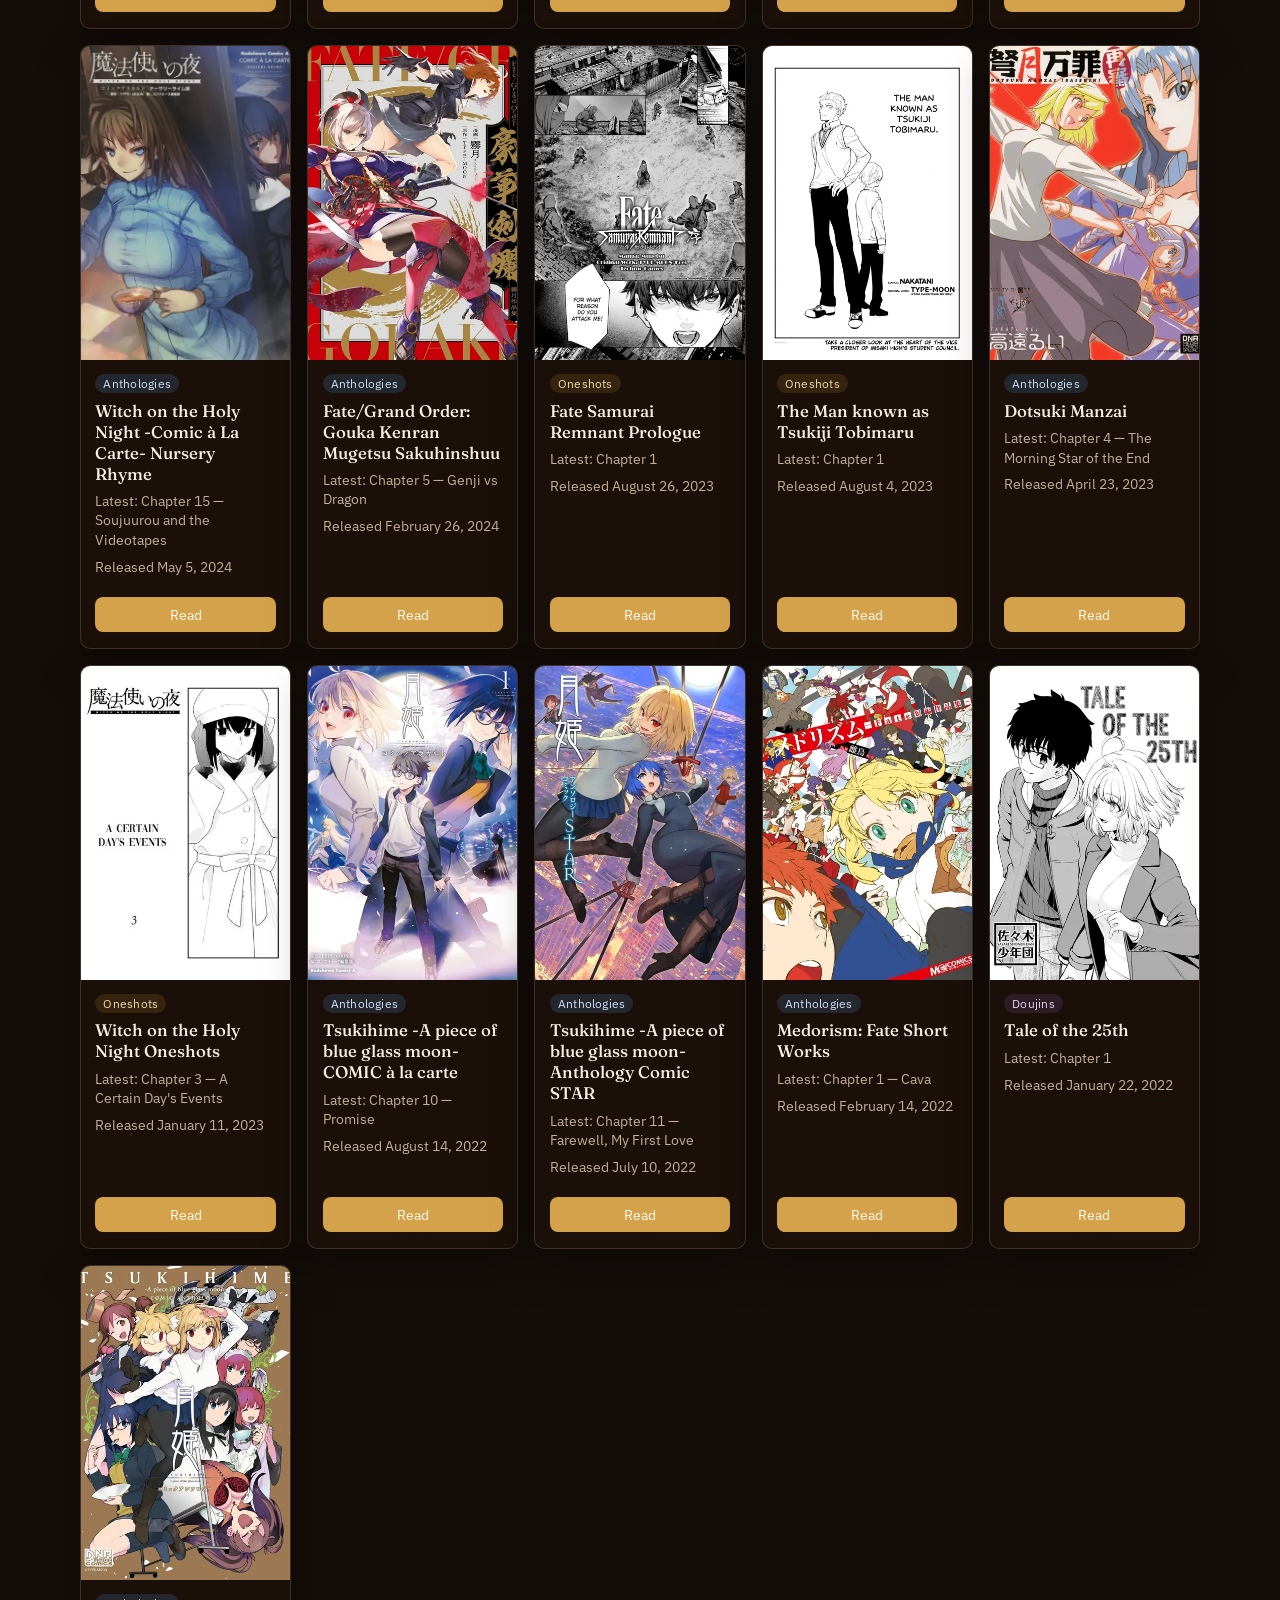
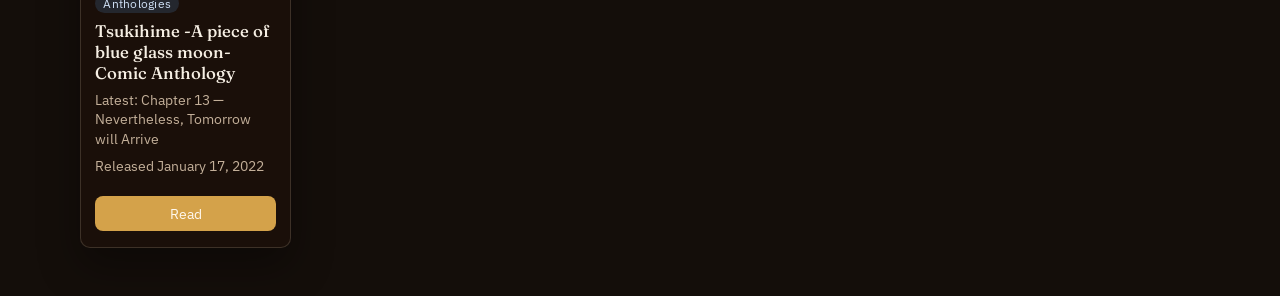
==== commit 3340634a: "Restore Beast’s Lair Hub to header; remove footer" ====
--- a/index.html
+++ b/index.html
@@ -23,7 +23,7 @@
       href="https://fonts.googleapis.com/css2?family=Fraunces:opsz,wght@9..144,500;9..144,700&family=IBM+Plex+Sans:wght@400;500;600&display=swap"
       rel="stylesheet"
     />
-    <link rel="stylesheet" href="assets/site.css?v=b7df6cbb" />
+    <link rel="stylesheet" href="assets/site.css?v=1336dfc5" />
     <script>
       (function () {
         var section = (location.hash || "").replace(/^#/, "");
@@ -55,6 +55,14 @@
                 <p class="subtitle" id="site-subtitle">
                   Translations of Type-Moon Works
                 </p>
+                <span class="nav-ext" id="header-links">
+                  <a
+                    href="https://forums.nrvnqsr.com/showthread.php/10069-UMD-Translations-Hub?p=3392307&viewfull=1#post3392307"
+                    rel="noopener noreferrer"
+                    target="_blank"
+                    >Beast’s Lair Hub</a
+                  >
+                </span>
               </div>
             </div>
             <nav class="site-nav" id="site-nav" aria-label="Site sections">
@@ -197,18 +205,7 @@
       </div>
     </main>
 
-    <footer class="site-footer">
-      <p id="footer-links">
-        <a
-          href="https://forums.nrvnqsr.com/showthread.php/10069-UMD-Translations-Hub?p=3392307&viewfull=1#post3392307"
-          rel="noopener noreferrer"
-          target="_blank"
-          >Beast’s Lair hub</a
-        >
-      </p>
-    </footer>
-
-    <script src="assets/catalog.js?v=c3a69f7e" defer></script>
+    <script src="assets/catalog.js?v=e8941867" defer></script>
     <button type="button" class="back-to-top" id="back-to-top" hidden aria-label="Back to top" title="Back to top">
       <svg viewBox="0 0 24 24" aria-hidden="true" focusable="false">
         <path fill="currentColor" d="M12 4.5 5.8 10.2l1.4 1.5L12 7.3l4.8 4.4 1.4-1.5L12 4.5Zm0 6.2L5.8 16.4l1.4 1.5L12 13.5l4.8 4.4 1.4-1.5L12 10.7Z"/>
--- a/assets/site.css
+++ b/assets/site.css
@@ -97,8 +97,7 @@
 }
 
 .site-header,
-main,
-.site-footer {
+main {
   width: min(1120px, calc(100% - 2rem));
   margin-inline: auto;
 }
@@ -872,28 +871,6 @@
 .empty {
   margin: 1.5rem 0 0;
   color: var(--muted);
-}
-
-.site-footer {
-  padding: 1.5rem 0 2.5rem;
-  border-top: 1px solid var(--line);
-  color: var(--muted);
-  font-size: 0.9rem;
-}
-
-.site-footer p {
-  margin: 0.25rem 0;
-}
-
-.site-footer a {
-  color: var(--muted);
-  text-decoration: none;
-  border-bottom: 1px solid rgba(243, 220, 190, 0.35);
-}
-
-.site-footer a:hover {
-  color: var(--focus);
-  border-bottom-color: var(--accent);
 }
 
 .back-to-top {
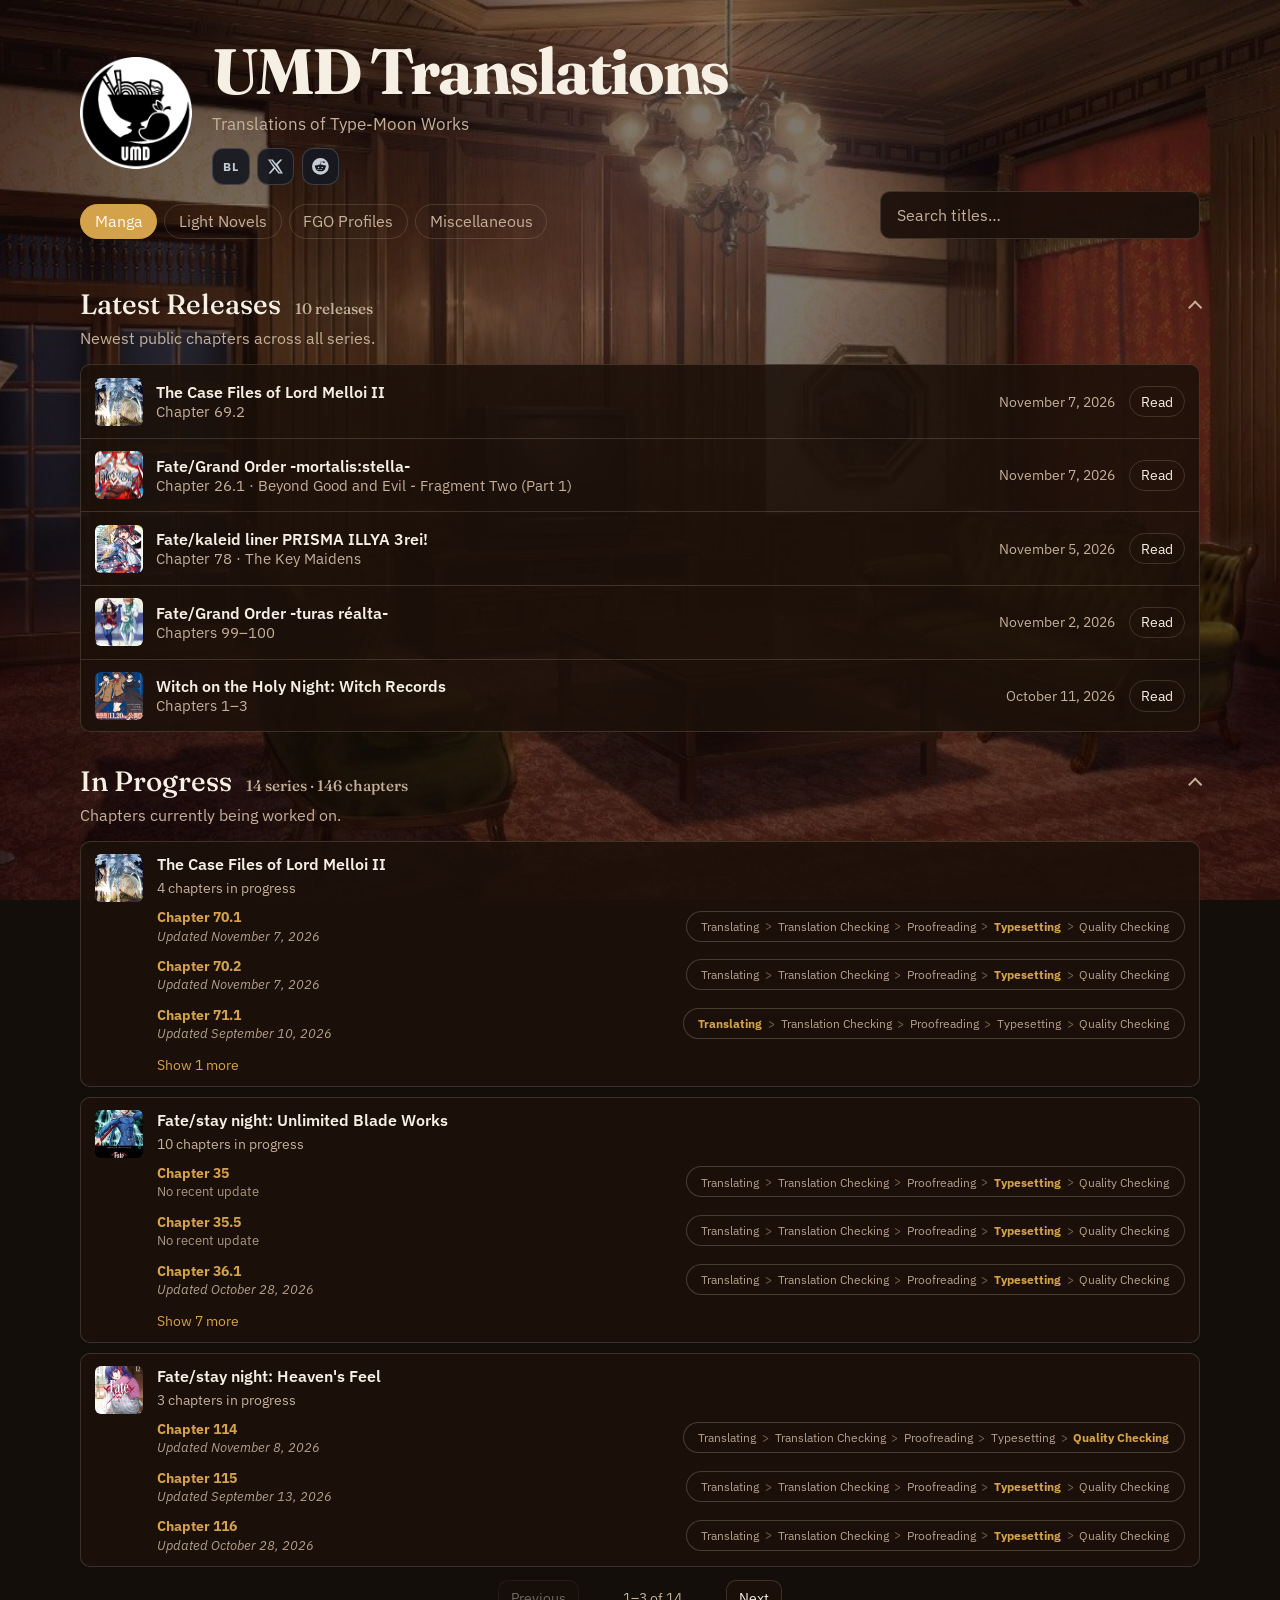
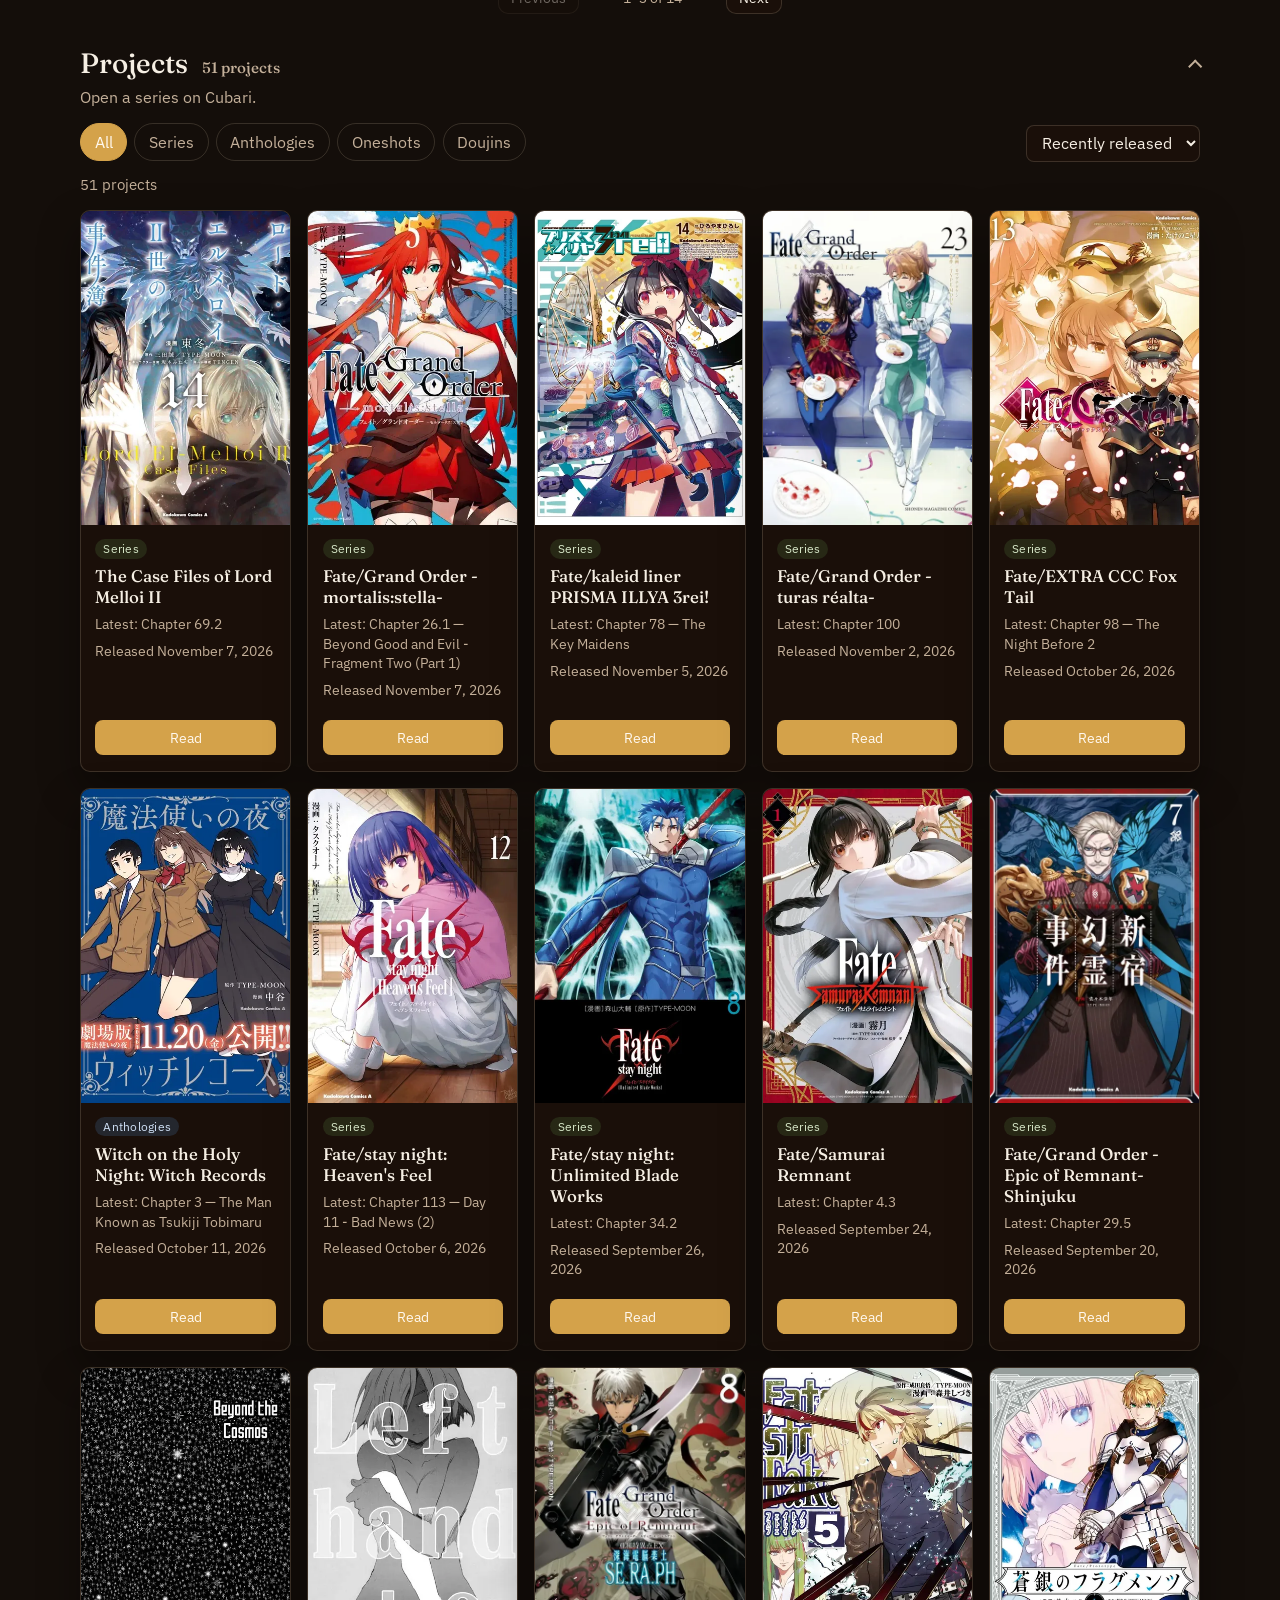
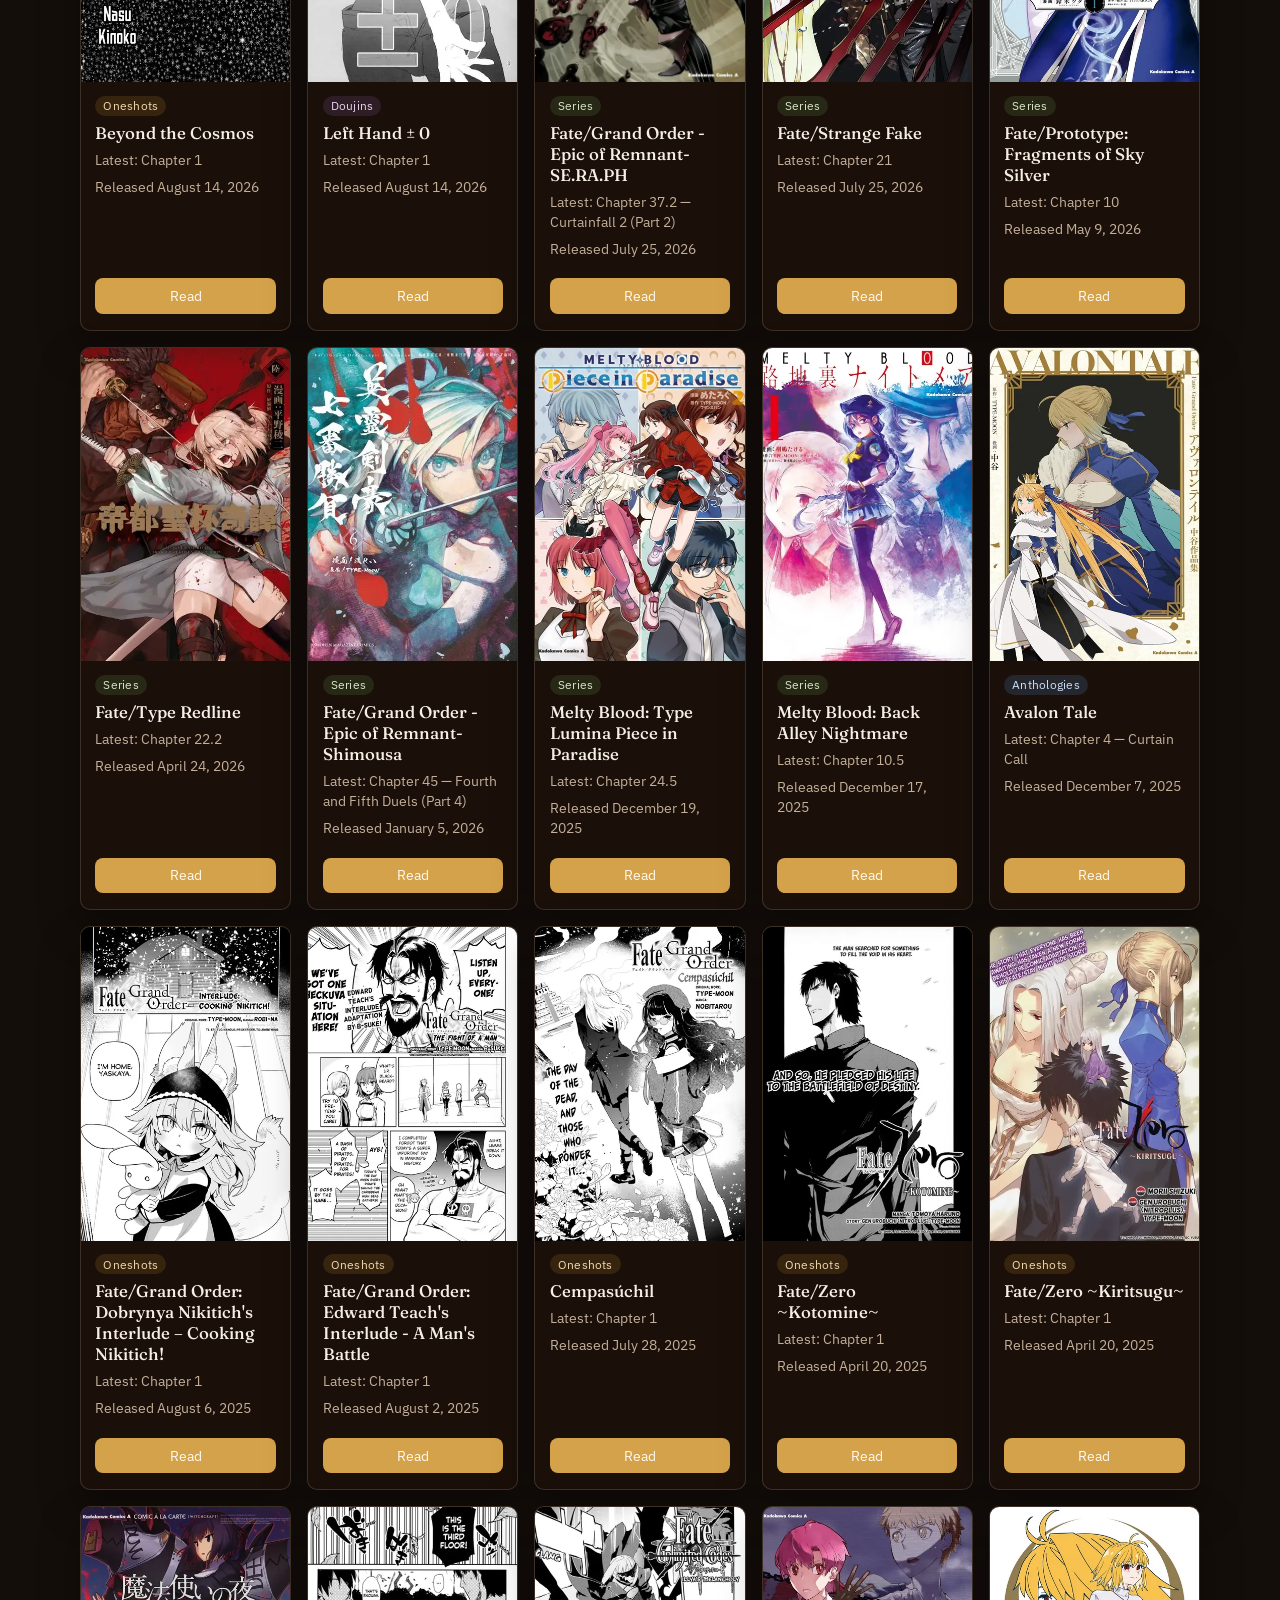
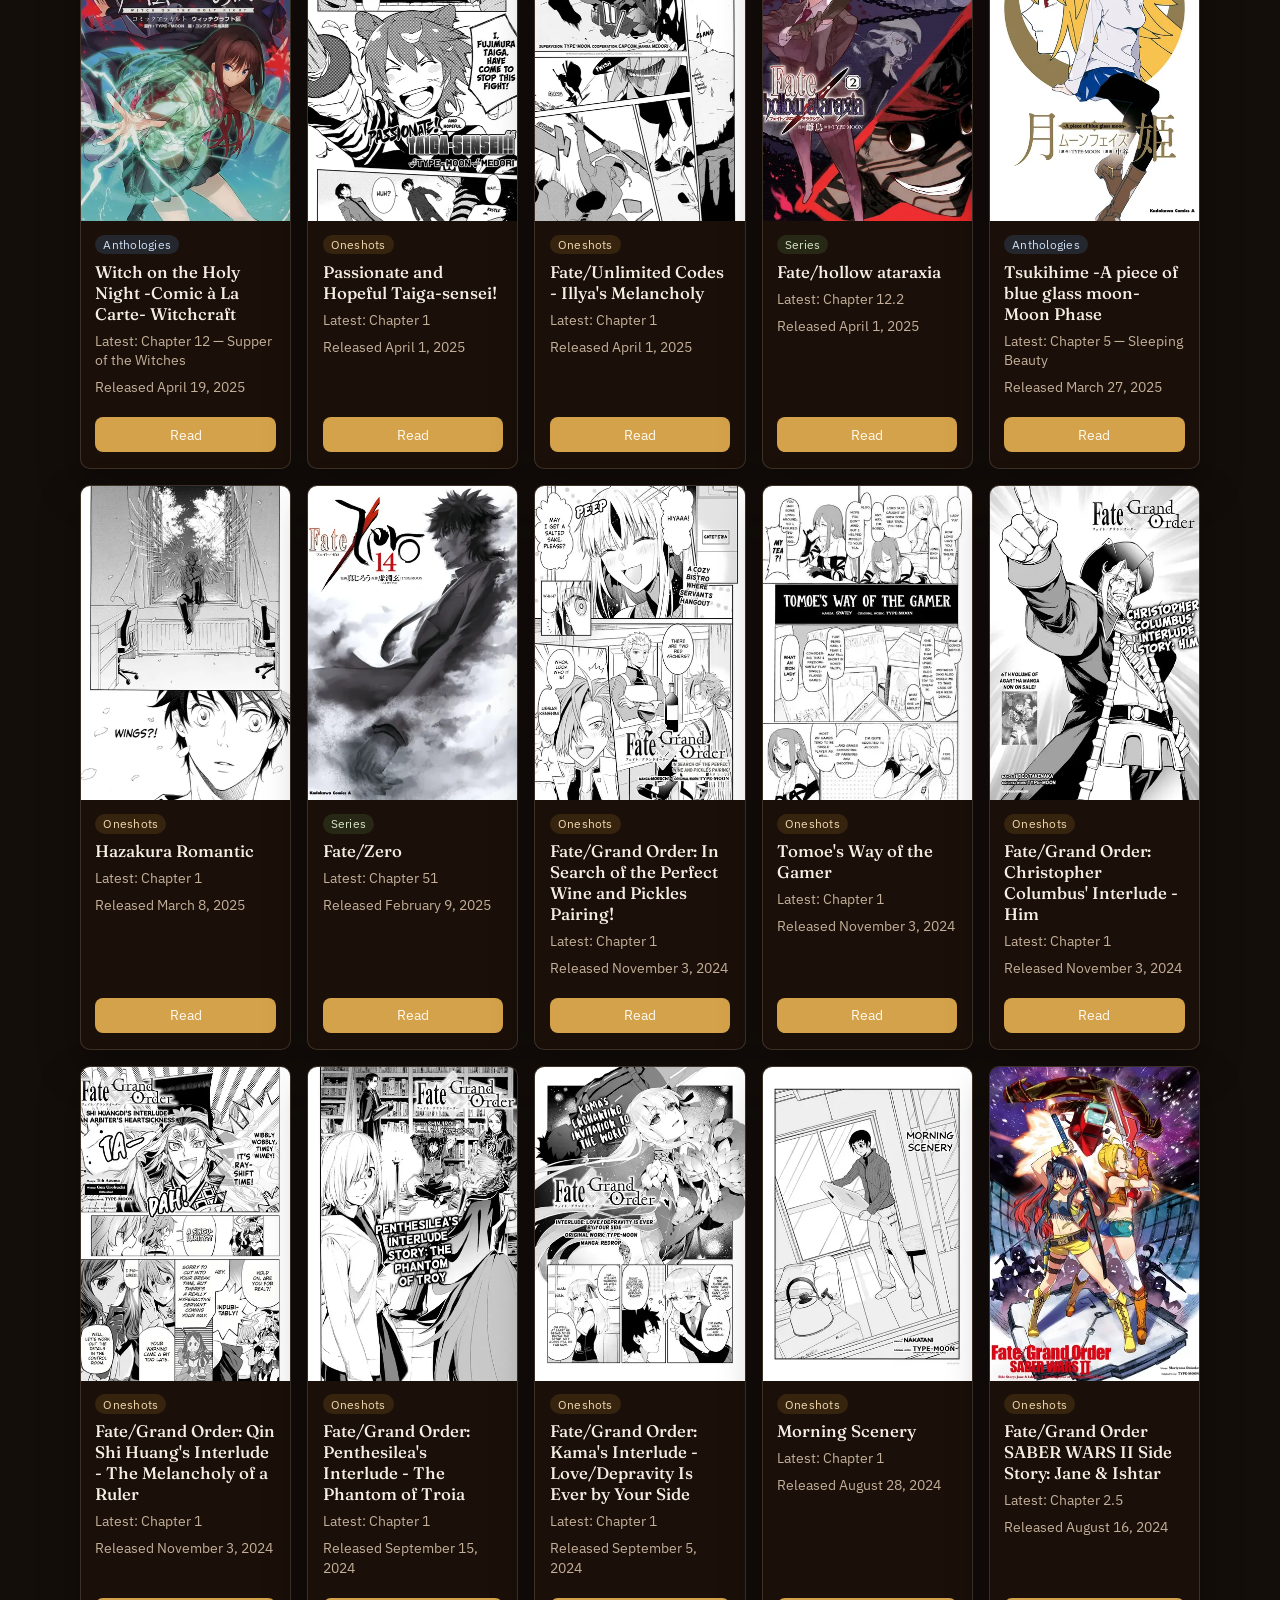
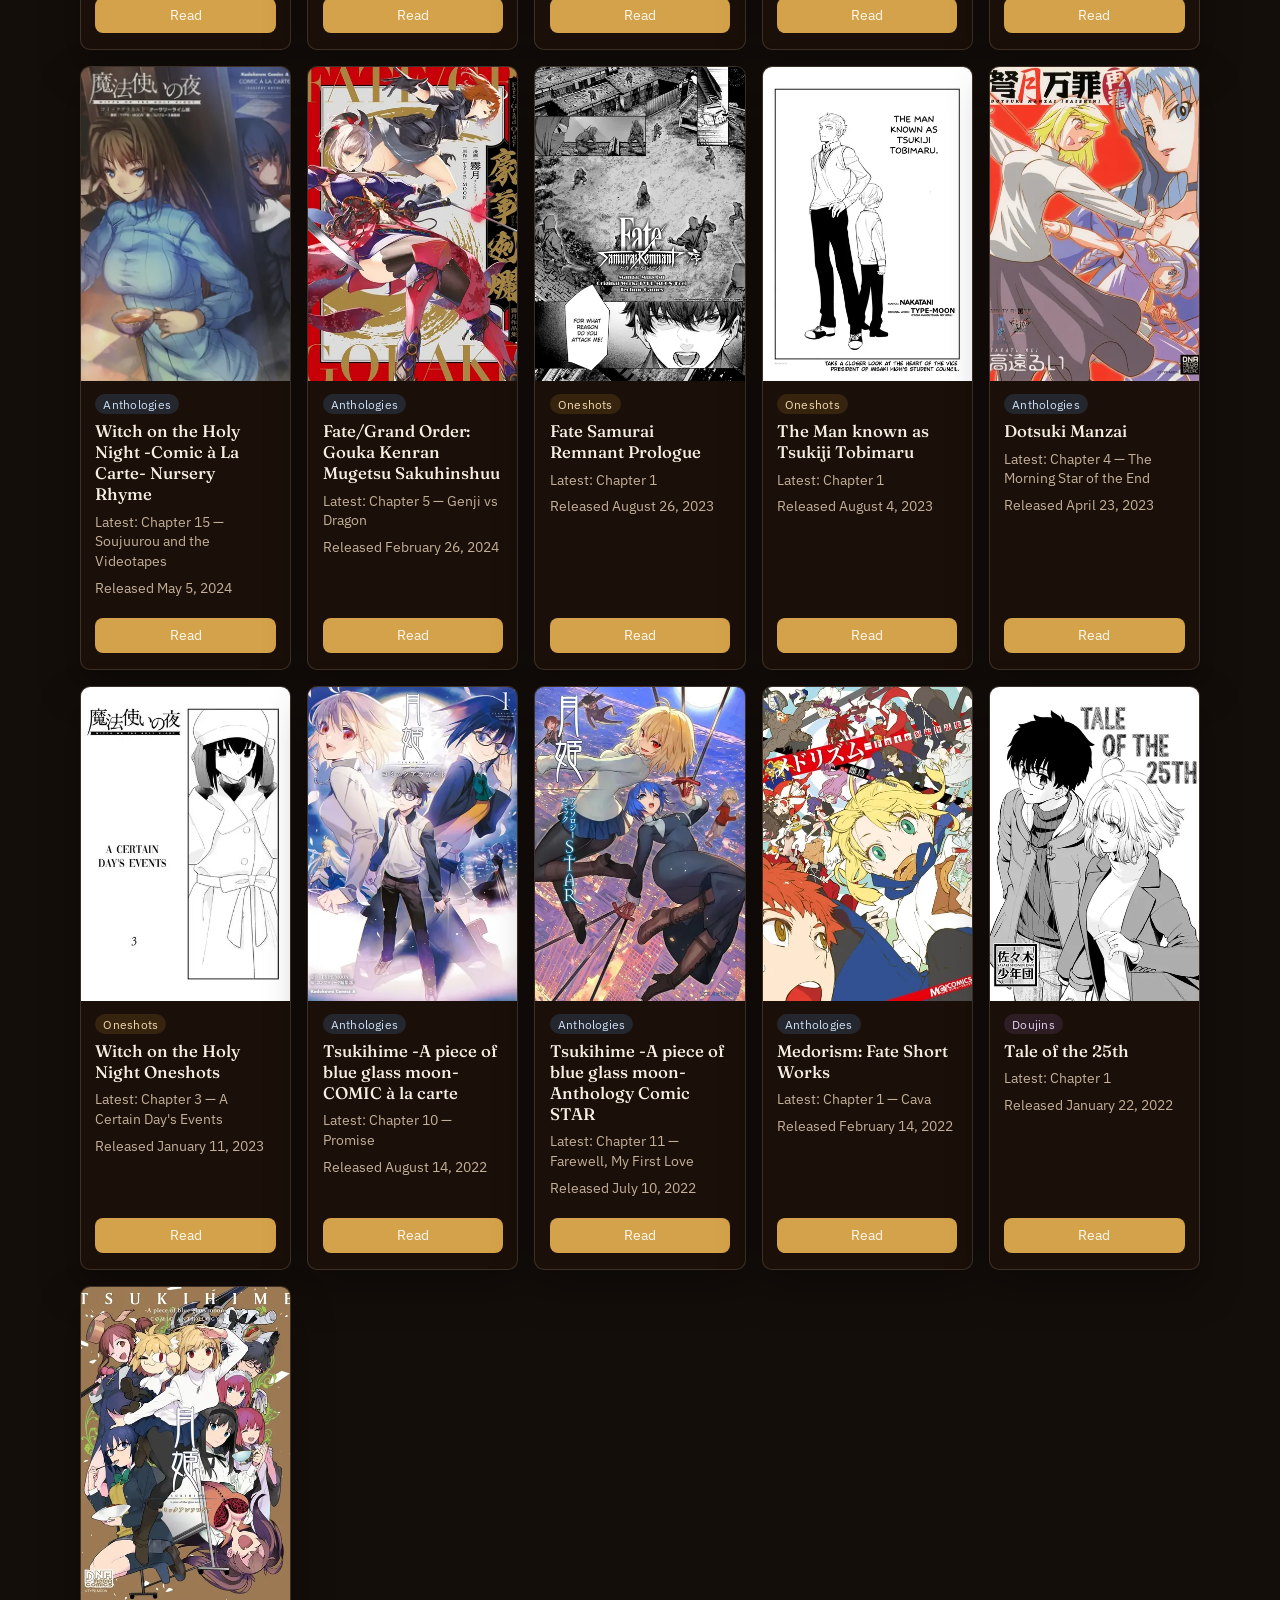
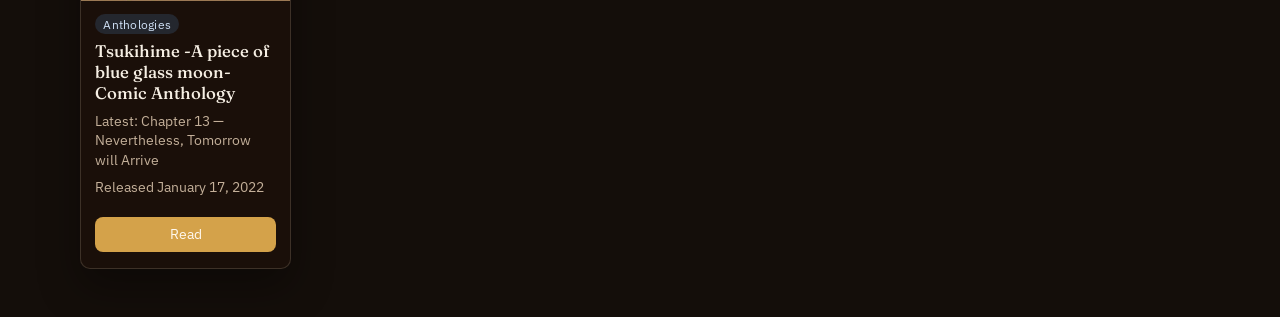
==== commit cbb13ee2: "Replace Beast Lair Hub text with BL/X/Reddit icon links" ====
--- a/index.html
+++ b/index.html
@@ -23,7 +23,7 @@
       href="https://fonts.googleapis.com/css2?family=Fraunces:opsz,wght@9..144,500;9..144,700&family=IBM+Plex+Sans:wght@400;500;600&display=swap"
       rel="stylesheet"
     />
-    <link rel="stylesheet" href="assets/site.css?v=1336dfc5" />
+    <link rel="stylesheet" href="assets/site.css?v=d48c90b2" />
     <script>
       (function () {
         var section = (location.hash || "").replace(/^#/, "");
@@ -55,14 +55,48 @@
                 <p class="subtitle" id="site-subtitle">
                   Translations of Type-Moon Works
                 </p>
-                <span class="nav-ext" id="header-links">
+                <nav class="nav-ext" id="header-links" aria-label="External links">
                   <a
+                    class="nav-icon"
                     href="https://forums.nrvnqsr.com/showthread.php/10069-UMD-Translations-Hub?p=3392307&viewfull=1#post3392307"
                     rel="noopener noreferrer"
                     target="_blank"
-                    >Beast’s Lair Hub</a
+                    title="Beast’s Lair Hub"
+                    aria-label="Beast’s Lair Hub"
                   >
-                </span>
+                    <span class="nav-icon-text" aria-hidden="true">BL</span>
+                  </a>
+                  <a
+                    class="nav-icon"
+                    href="https://x.com/theUdonSamurai"
+                    rel="noopener noreferrer"
+                    target="_blank"
+                    title="X (Twitter)"
+                    aria-label="X (Twitter)"
+                  >
+                    <svg viewBox="0 0 24 24" aria-hidden="true" focusable="false">
+                      <path
+                        fill="currentColor"
+                        d="M18.9 2H22l-6.78 7.75L22.83 22h-6.59l-5.16-6.74L5.2 22H2.1l7.25-8.29L1.4 2h6.75l4.66 6.18L18.9 2zm-1.16 18.2h1.83L6.4 3.7H4.44l13.3 16.5z"
+                      />
+                    </svg>
+                  </a>
+                  <a
+                    class="nav-icon"
+                    href="https://www.reddit.com/user/UdonSamurai/"
+                    rel="noopener noreferrer"
+                    target="_blank"
+                    title="Reddit"
+                    aria-label="Reddit"
+                  >
+                    <svg viewBox="0 0 24 24" aria-hidden="true" focusable="false">
+                      <path
+                        fill="currentColor"
+                        d="M12 0A12 12 0 0 0 0 12a12 12 0 0 0 12 12 12 12 0 0 0 12-12A12 12 0 0 0 12 0zm5.01 4.744c.688 0 1.25.561 1.25 1.249a1.25 1.25 0 0 1-2.498.056l-2.597-.547-.8 3.747c1.824.07 3.48.632 4.674 1.488.308-.309.73-.491 1.207-.491.968 0 1.754.786 1.754 1.754 0 .716-.435 1.333-1.01 1.614a3.111 3.111 0 0 1 .042.52c0 2.694-3.13 4.87-7.004 4.87-3.874 0-7.004-2.176-7.004-4.87 0-.183.015-.366.043-.534A1.748 1.748 0 0 1 4.028 12c0-.968.786-1.754 1.754-1.754.463 0 .898.196 1.207.49 1.207-.883 2.878-1.43 4.744-1.487l.885-4.182a.342.342 0 0 1 .14-.197.35.35 0 0 1 .238-.042l2.906.617a1.214 1.214 0 0 1 1.108-.701zM9.438 12.386c-.607 0-1.098.5-1.098 1.117s.491 1.117 1.098 1.117c.606 0 1.098-.5 1.098-1.117s-.492-1.117-1.098-1.117zm5.124 0c-.607 0-1.098.5-1.098 1.117s.491 1.117 1.098 1.117c.607 0 1.099-.5 1.099-1.117s-.492-1.117-1.099-1.117zm-.321 3.329a.327.327 0 0 0-.215.079c-.72.561-1.844.876-3.026.876-1.182 0-2.305-.316-3.026-.876a.327.327 0 0 0-.436.046.32.32 0 0 0 .046.446c.838.655 2.097 1.033 3.416 1.033 1.319 0 2.578-.378 3.416-1.033a.32.32 0 0 0 .046-.446.313.313 0 0 0-.221-.125z"
+                      />
+                    </svg>
+                  </a>
+                </nav>
               </div>
             </div>
             <nav class="site-nav" id="site-nav" aria-label="Site sections">
@@ -205,7 +239,7 @@
       </div>
     </main>
 
-    <script src="assets/catalog.js?v=e8941867" defer></script>
+    <script src="assets/catalog.js?v=13f9659c" defer></script>
     <button type="button" class="back-to-top" id="back-to-top" hidden aria-label="Back to top" title="Back to top">
       <svg viewBox="0 0 24 24" aria-hidden="true" focusable="false">
         <path fill="currentColor" d="M12 4.5 5.8 10.2l1.4 1.5L12 7.3l4.8 4.4 1.4-1.5L12 4.5Zm0 6.2L5.8 16.4l1.4 1.5L12 13.5l4.8 4.4 1.4-1.5L12 10.7Z"/>
--- a/assets/site.css
+++ b/assets/site.css
@@ -228,27 +228,48 @@
   display: flex;
   flex-wrap: wrap;
   align-items: center;
-  gap: 0.5rem;
-  margin: 0.55rem 0 0;
-}
-
-.nav-ext a {
-  color: var(--ink);
+  gap: 0.45rem;
+  margin: 0.7rem 0 0;
+}
+
+.nav-ext .nav-icon {
+  display: inline-flex;
+  align-items: center;
+  justify-content: center;
+  width: 2.35rem;
+  height: 2.35rem;
+  padding: 0;
+  border: 1px solid rgba(180, 190, 205, 0.22);
+  border-radius: 0.7rem;
+  background: rgba(22, 26, 32, 0.92);
+  color: #c5ccd6;
   text-decoration: none;
-  border-bottom: 1px solid rgba(243, 220, 190, 0.4);
-  font-size: 0.95rem;
-  line-height: 1.2;
-  transition: color 0.2s ease, border-color 0.2s ease;
-}
-
-.nav-ext a:hover {
-  color: var(--focus);
-  border-bottom-color: var(--accent);
-}
-
-.nav-ext-sep {
-  color: var(--muted);
-  user-select: none;
+  line-height: 0;
+  transition: color 0.2s ease, border-color 0.2s ease, background 0.2s ease;
+}
+
+.nav-ext .nav-icon svg {
+  width: 1.05rem;
+  height: 1.05rem;
+  display: block;
+}
+
+.nav-ext .nav-icon-text {
+  font-size: 0.72rem;
+  font-weight: 700;
+  letter-spacing: 0.04em;
+  line-height: 1;
+}
+
+.nav-ext .nav-icon:hover {
+  color: #f0f3f7;
+  border-color: rgba(212, 162, 74, 0.55);
+  background: rgba(32, 28, 22, 0.95);
+}
+
+.nav-ext .nav-icon:focus-visible {
+  outline: 2px solid var(--focus);
+  outline-offset: 2px;
 }
 
 .search-wrap input {
@@ -948,11 +969,14 @@
     padding: 0.45rem 1rem;
   }
 
-  .nav-ext a {
-    display: inline-flex;
-    align-items: center;
-    min-height: 2.75rem;
-    padding: 0.35rem 0.2rem;
+  .nav-ext .nav-icon {
+    width: 2.75rem;
+    height: 2.75rem;
+  }
+
+  .nav-ext .nav-icon svg {
+    width: 1.15rem;
+    height: 1.15rem;
   }
 
   .progress-toggle {
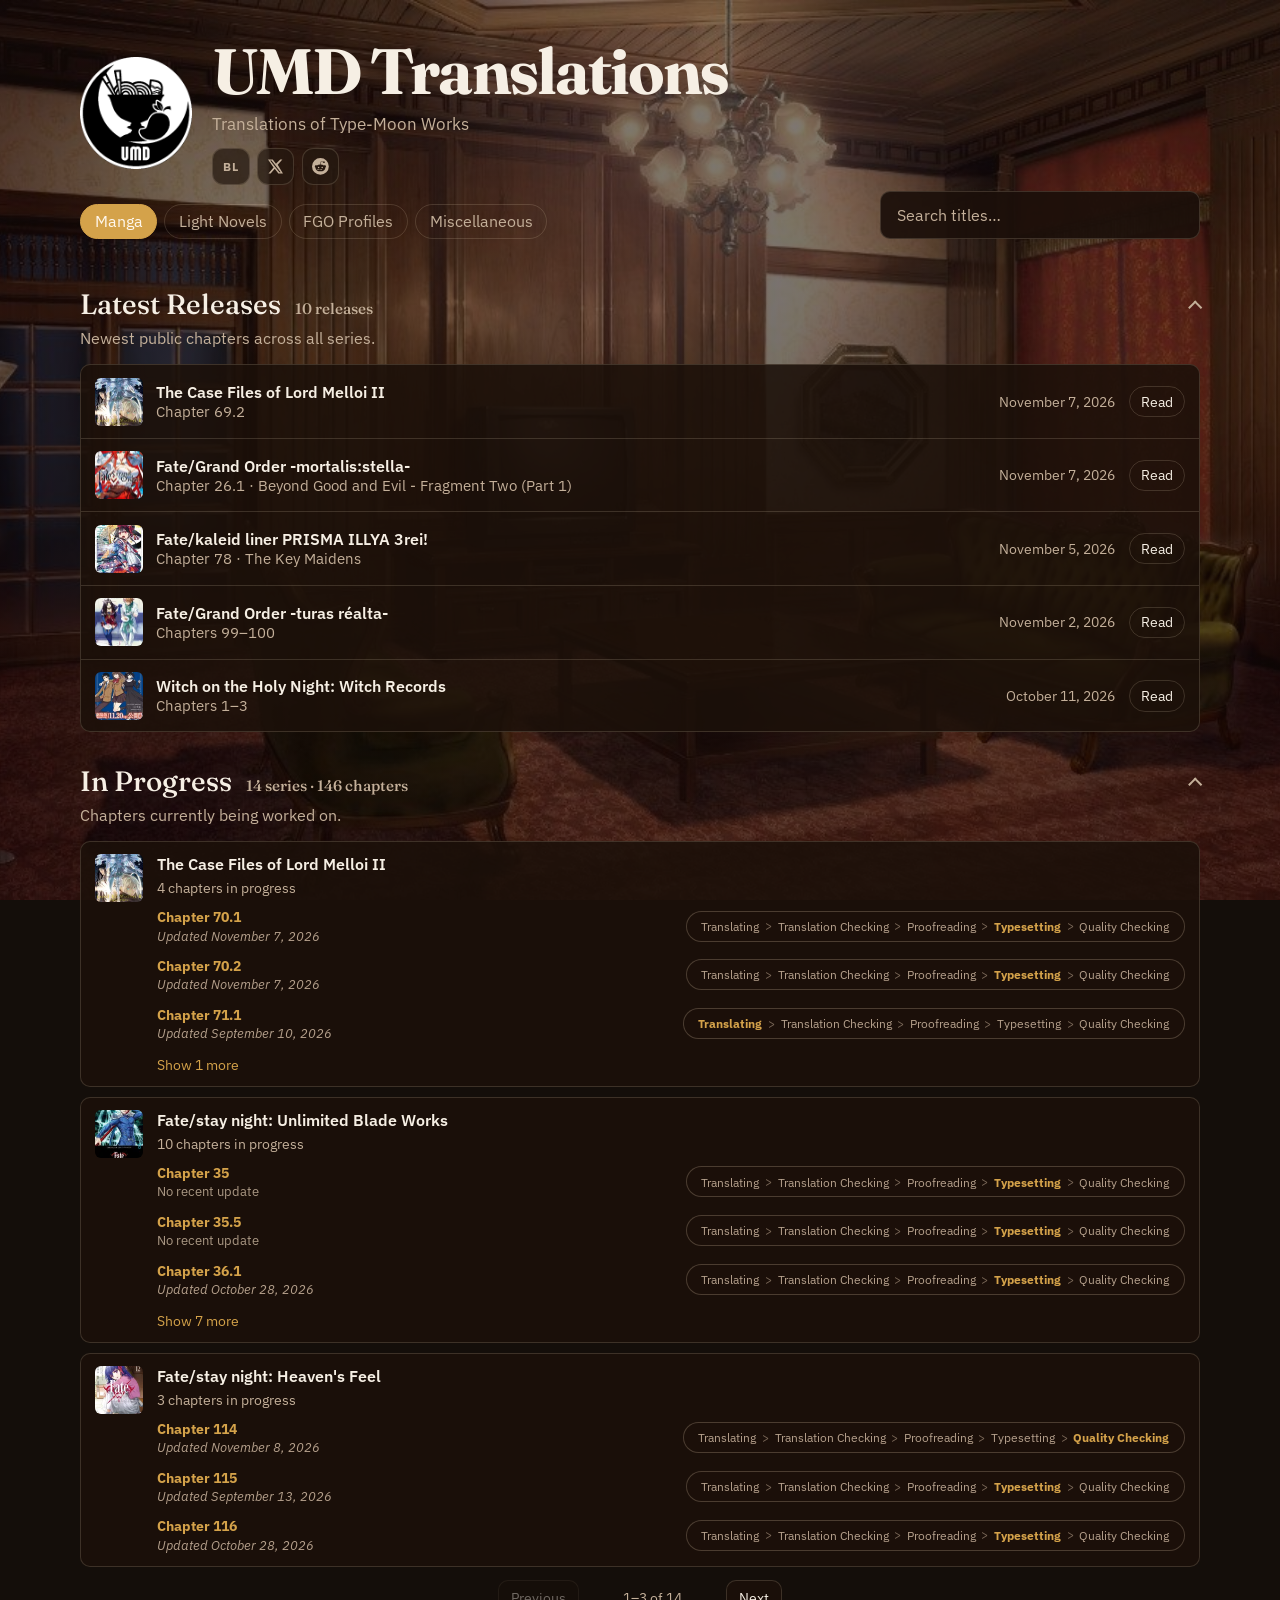
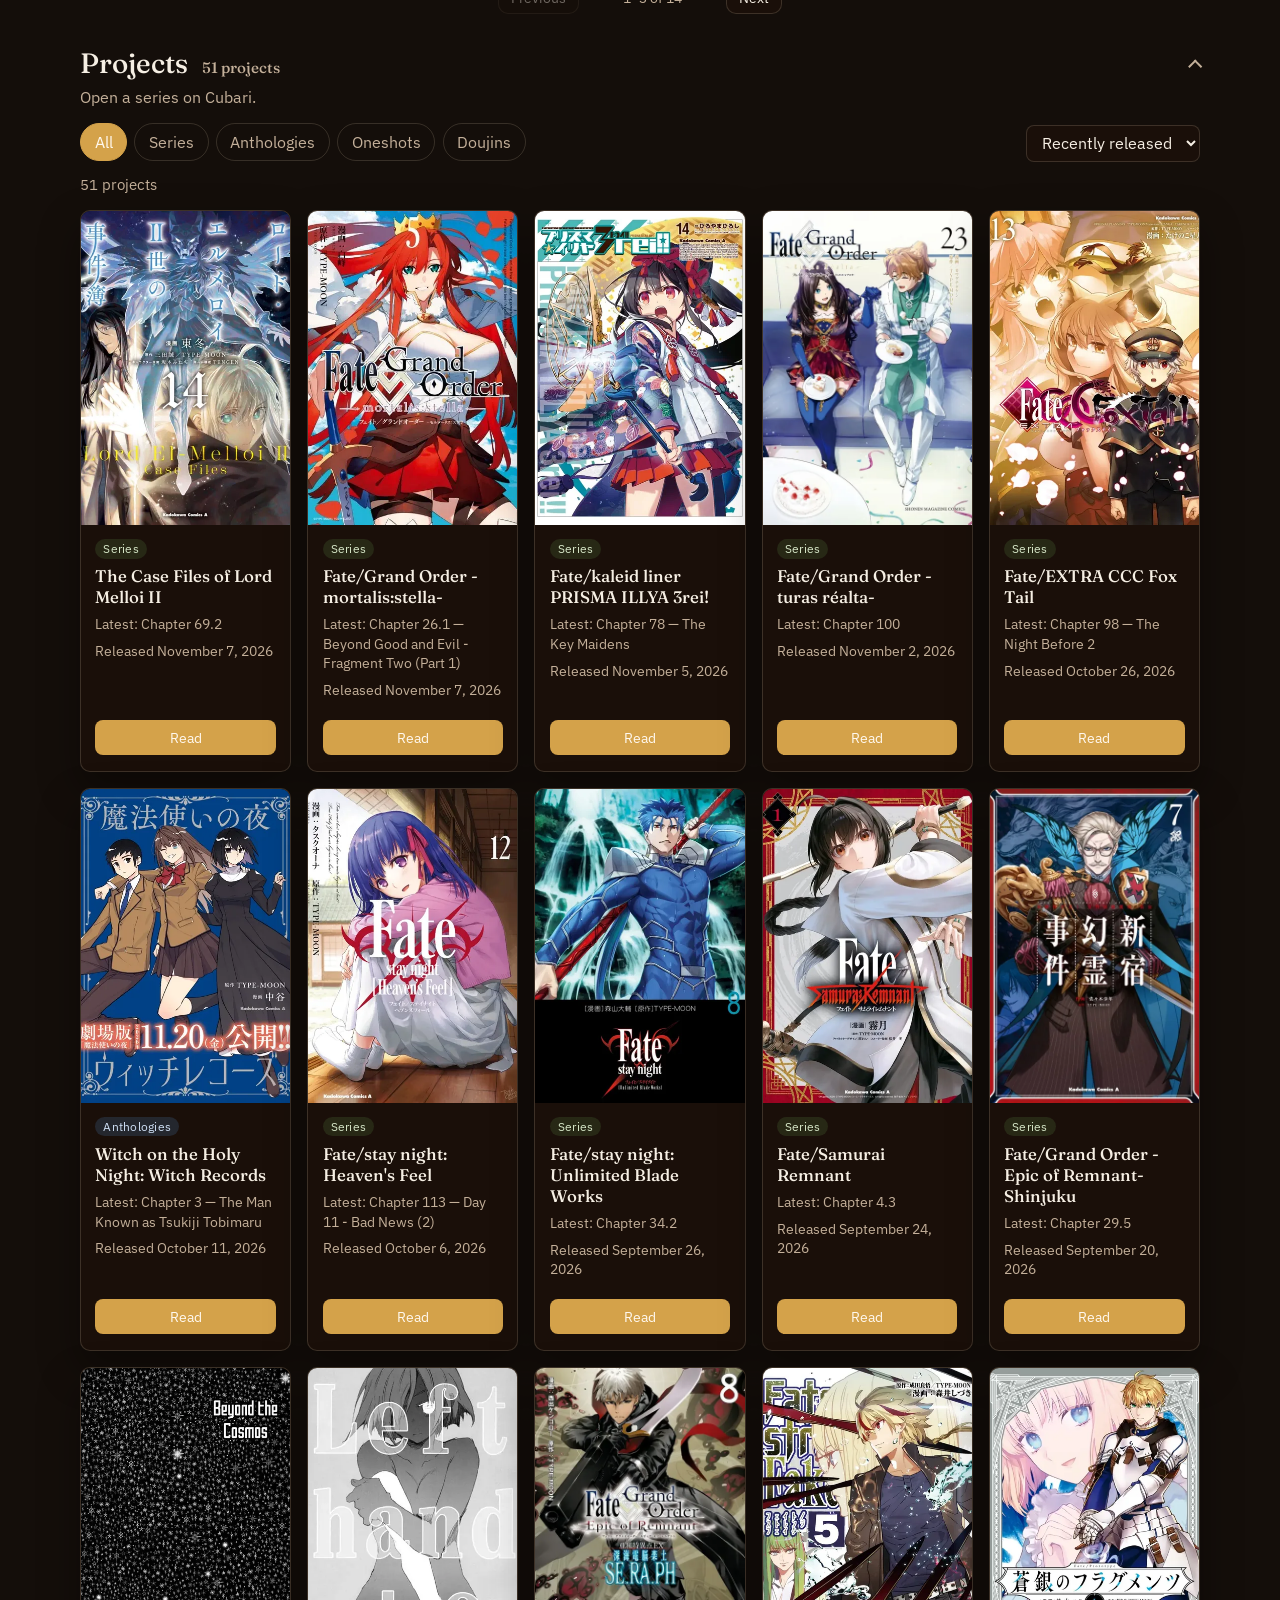
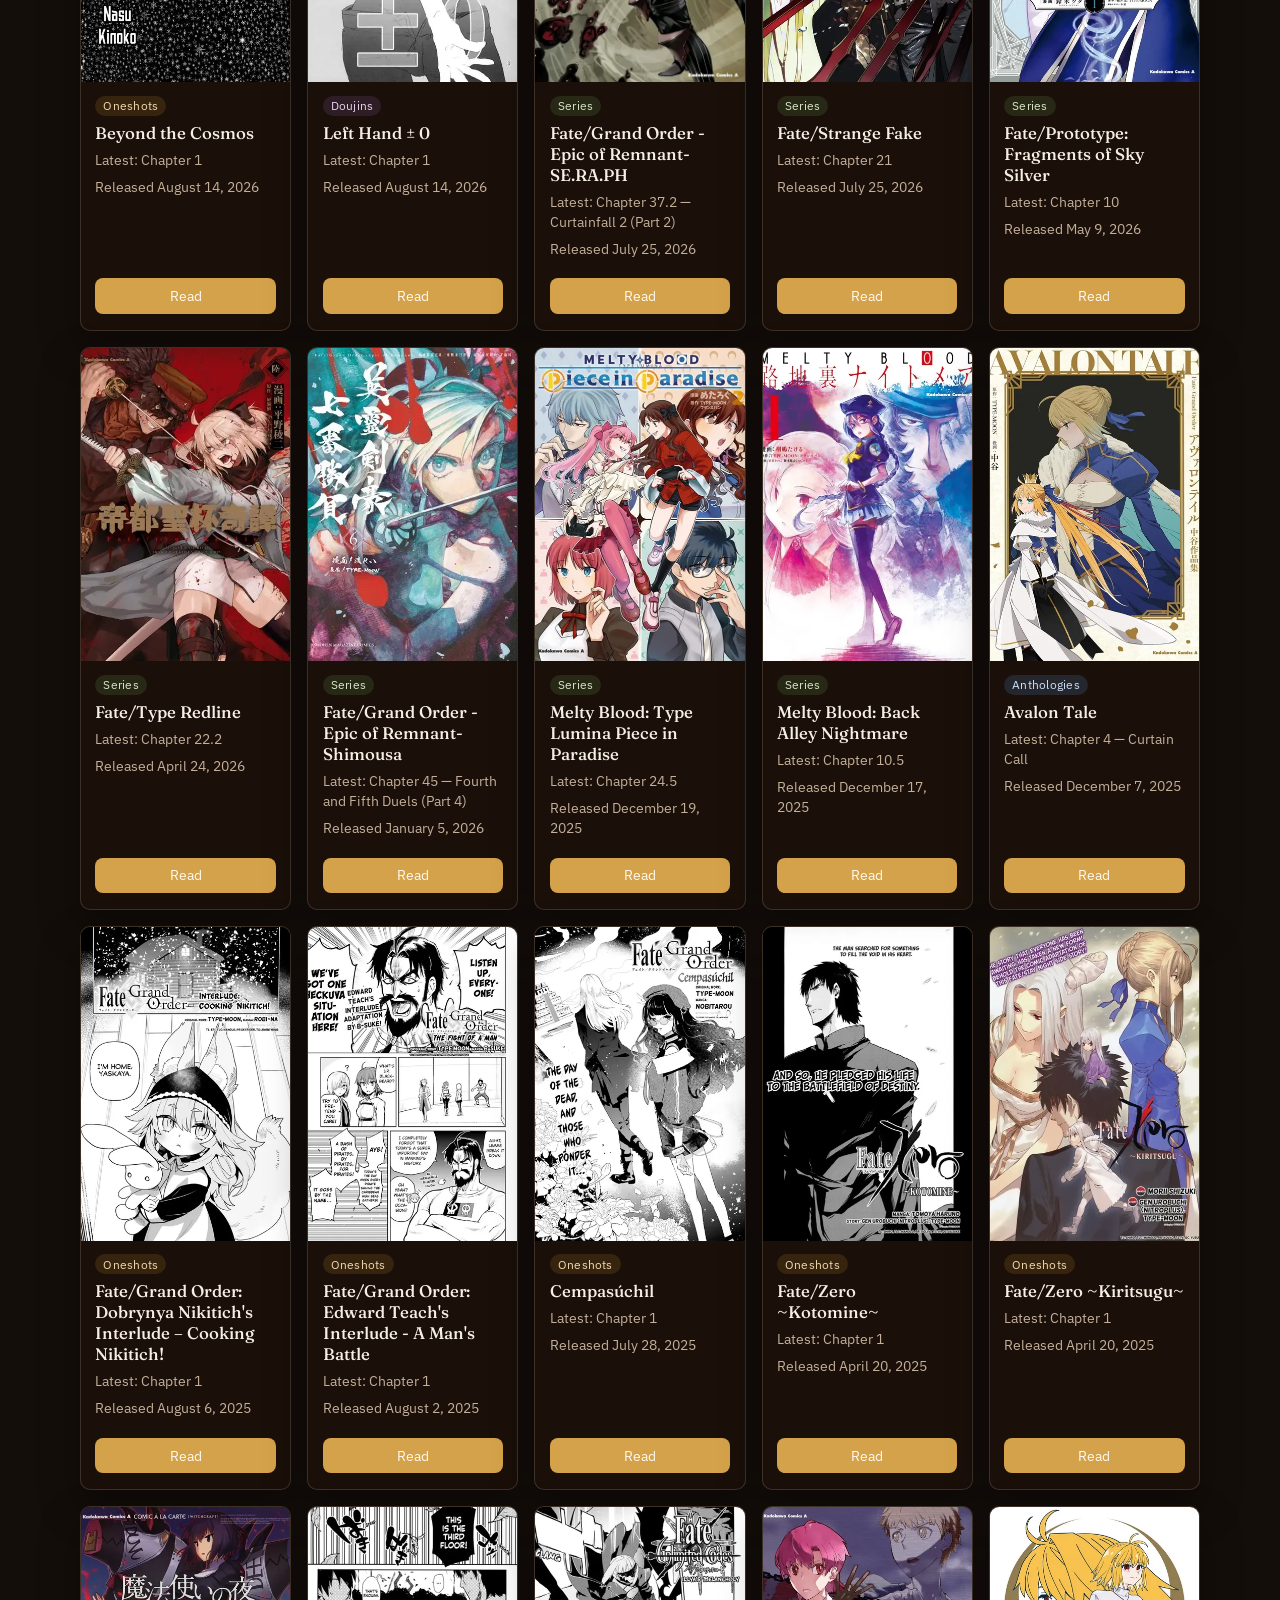
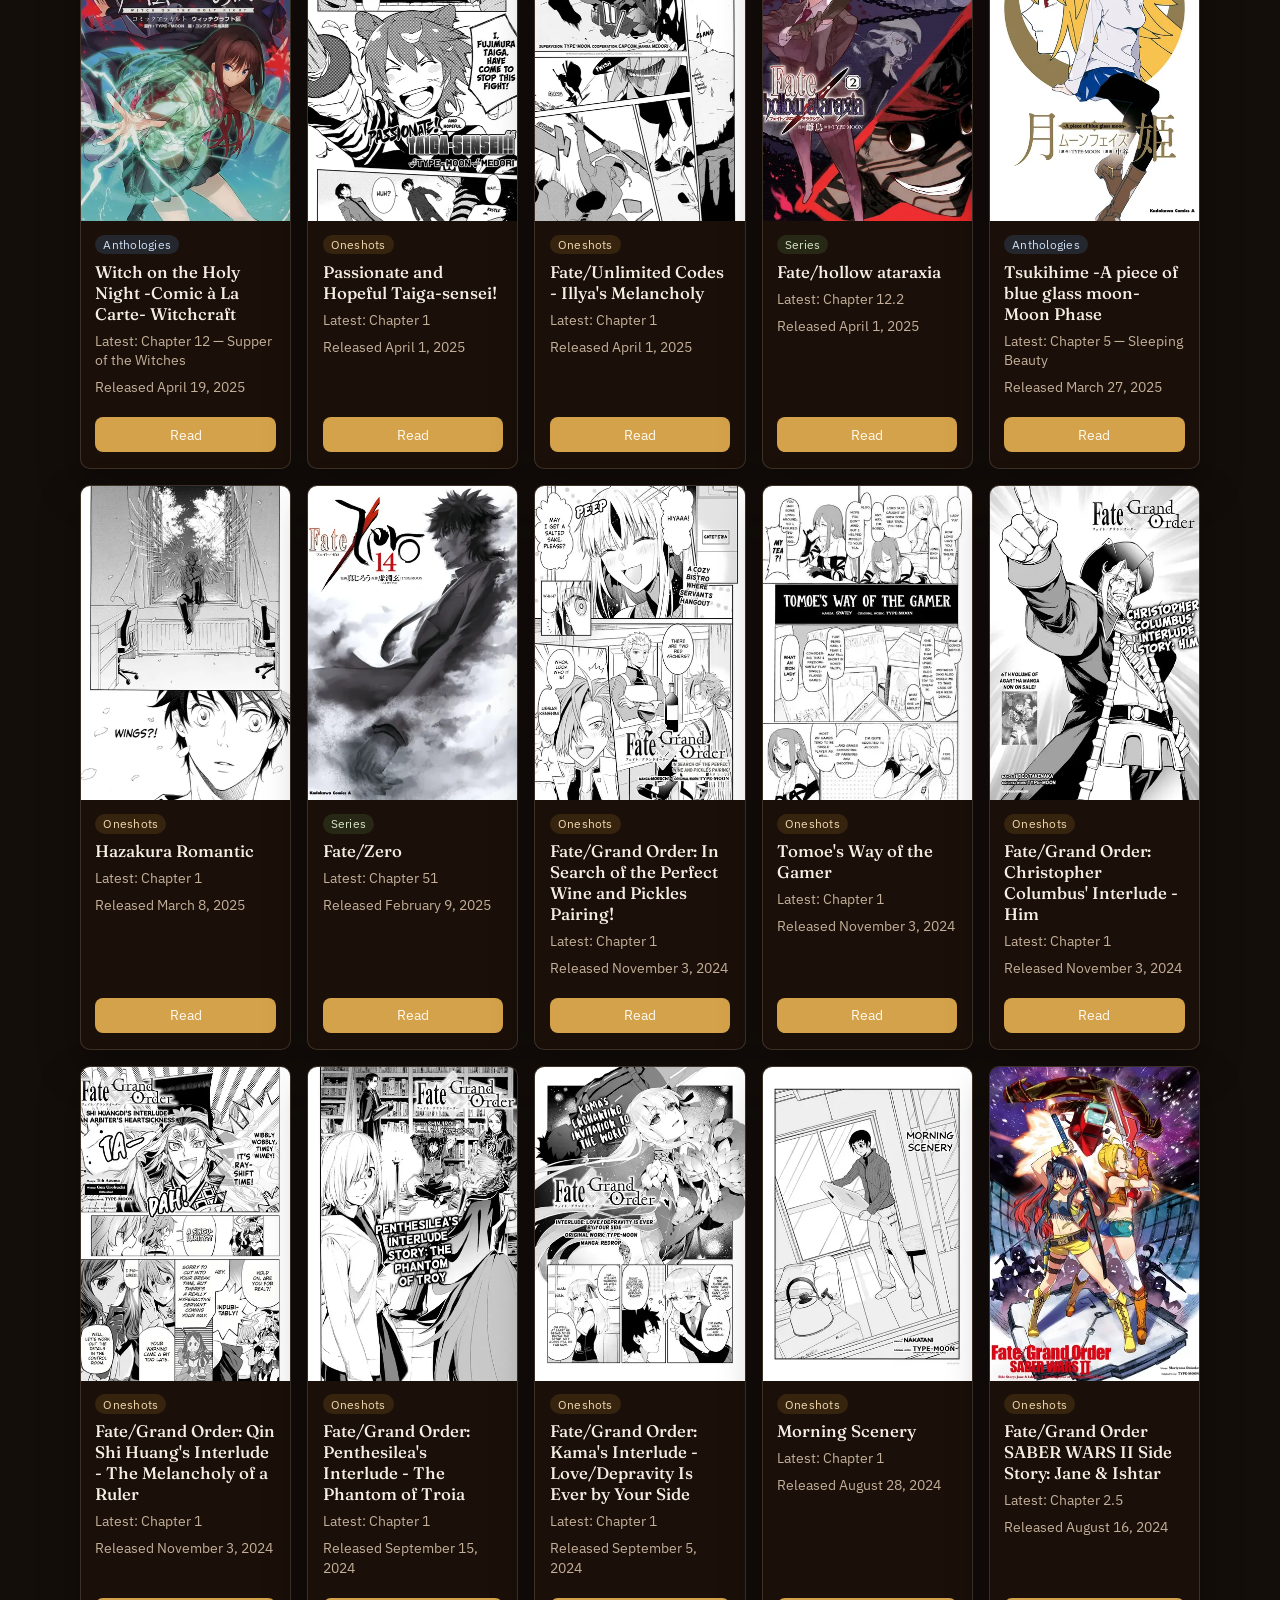
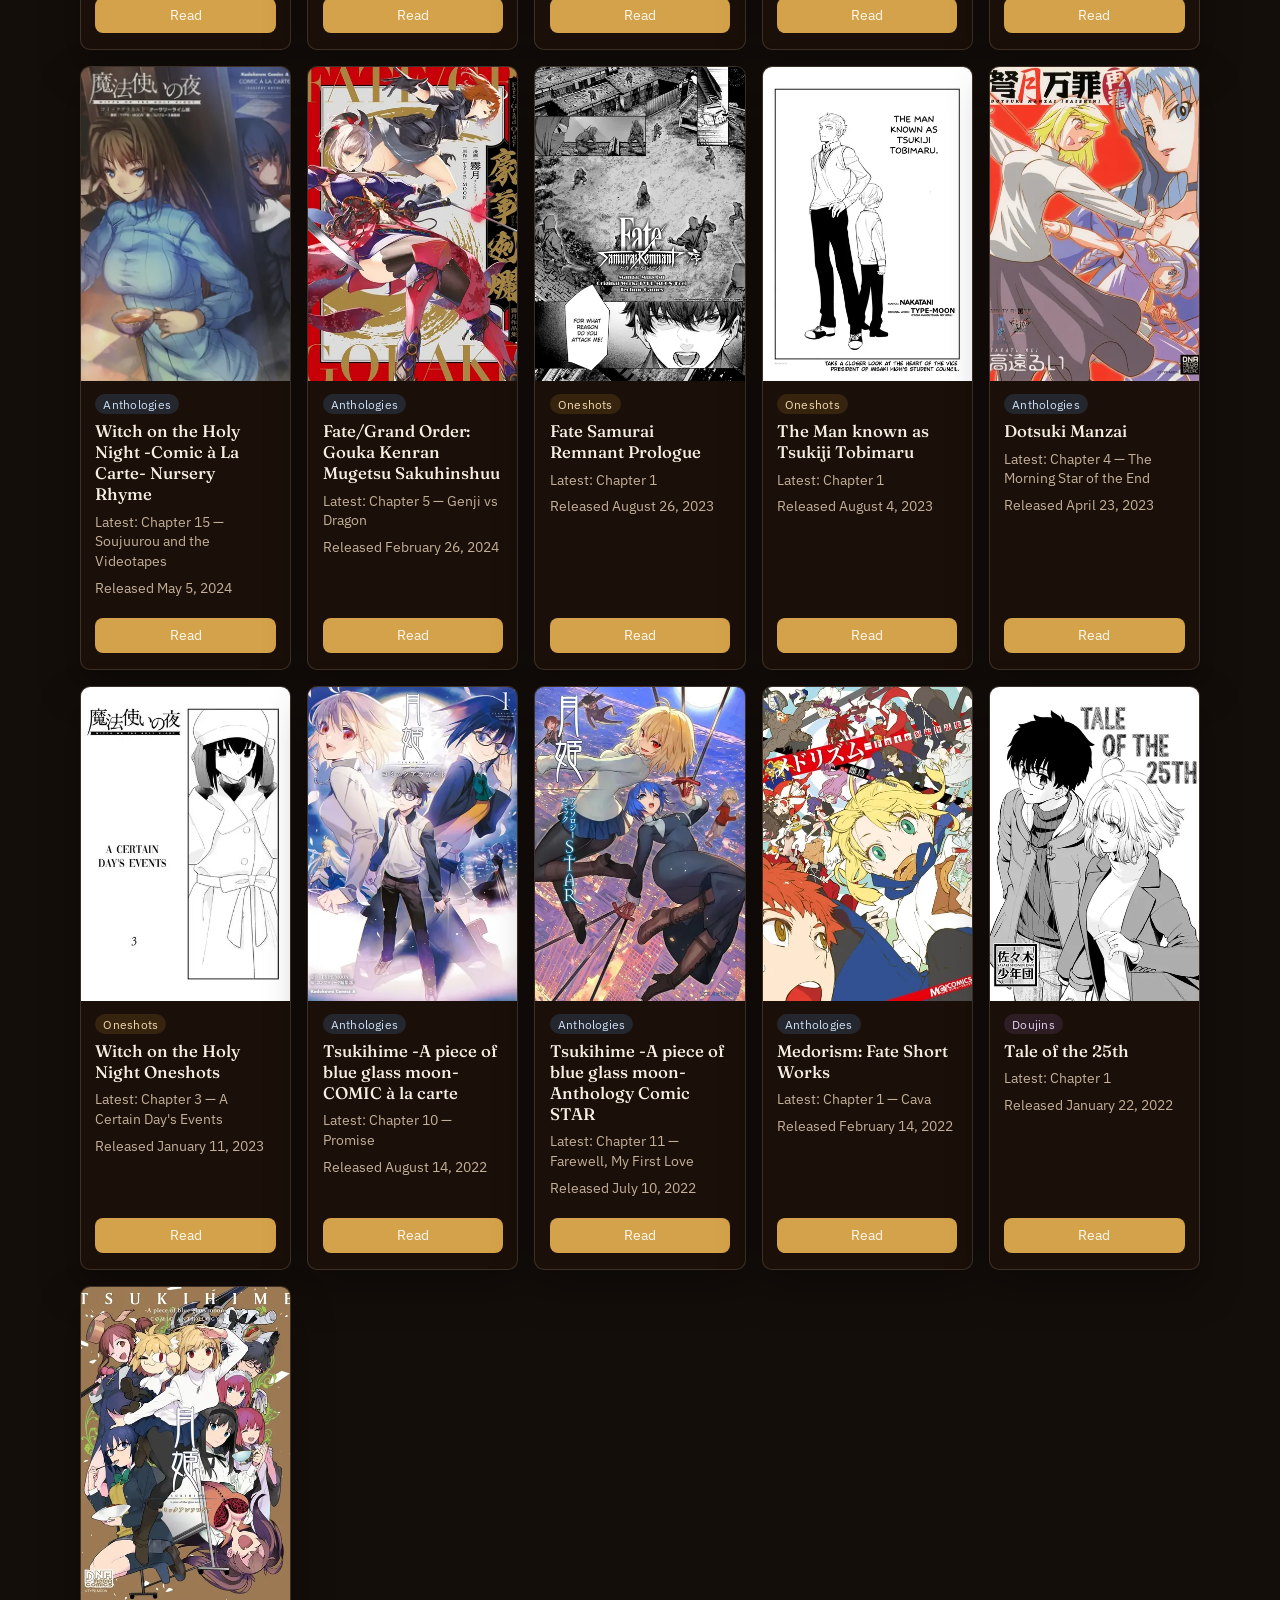
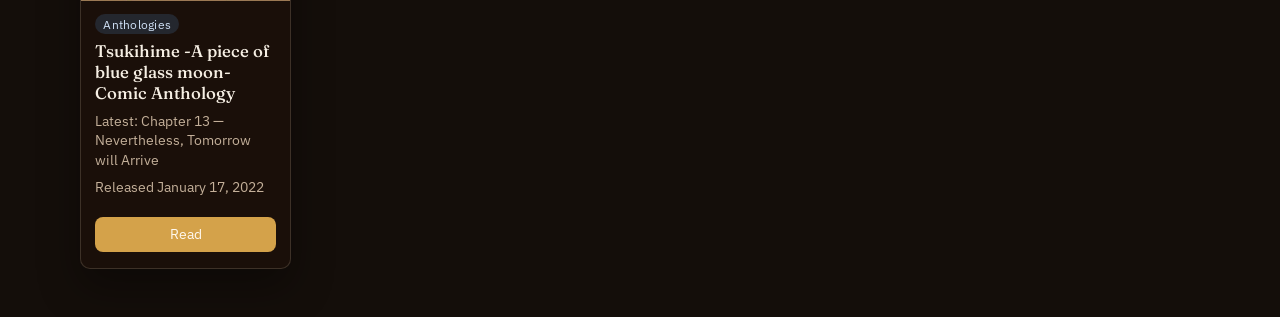
==== commit 28353cbf: "Warm header icon colors to match site palette" ====
--- a/index.html
+++ b/index.html
@@ -23,7 +23,7 @@
       href="https://fonts.googleapis.com/css2?family=Fraunces:opsz,wght@9..144,500;9..144,700&family=IBM+Plex+Sans:wght@400;500;600&display=swap"
       rel="stylesheet"
     />
-    <link rel="stylesheet" href="assets/site.css?v=d48c90b2" />
+    <link rel="stylesheet" href="assets/site.css?v=0b7d5297" />
     <script>
       (function () {
         var section = (location.hash || "").replace(/^#/, "");
--- a/assets/site.css
+++ b/assets/site.css
@@ -239,10 +239,10 @@
   width: 2.35rem;
   height: 2.35rem;
   padding: 0;
-  border: 1px solid rgba(180, 190, 205, 0.22);
+  border: 1px solid var(--line);
   border-radius: 0.7rem;
-  background: rgba(22, 26, 32, 0.92);
-  color: #c5ccd6;
+  background: rgba(36, 24, 16, 0.72);
+  color: var(--muted);
   text-decoration: none;
   line-height: 0;
   transition: color 0.2s ease, border-color 0.2s ease, background 0.2s ease;
@@ -262,9 +262,9 @@
 }
 
 .nav-ext .nav-icon:hover {
-  color: #f0f3f7;
+  color: var(--ink);
   border-color: rgba(212, 162, 74, 0.55);
-  background: rgba(32, 28, 22, 0.95);
+  background: rgba(52, 34, 20, 0.88);
 }
 
 .nav-ext .nav-icon:focus-visible {
